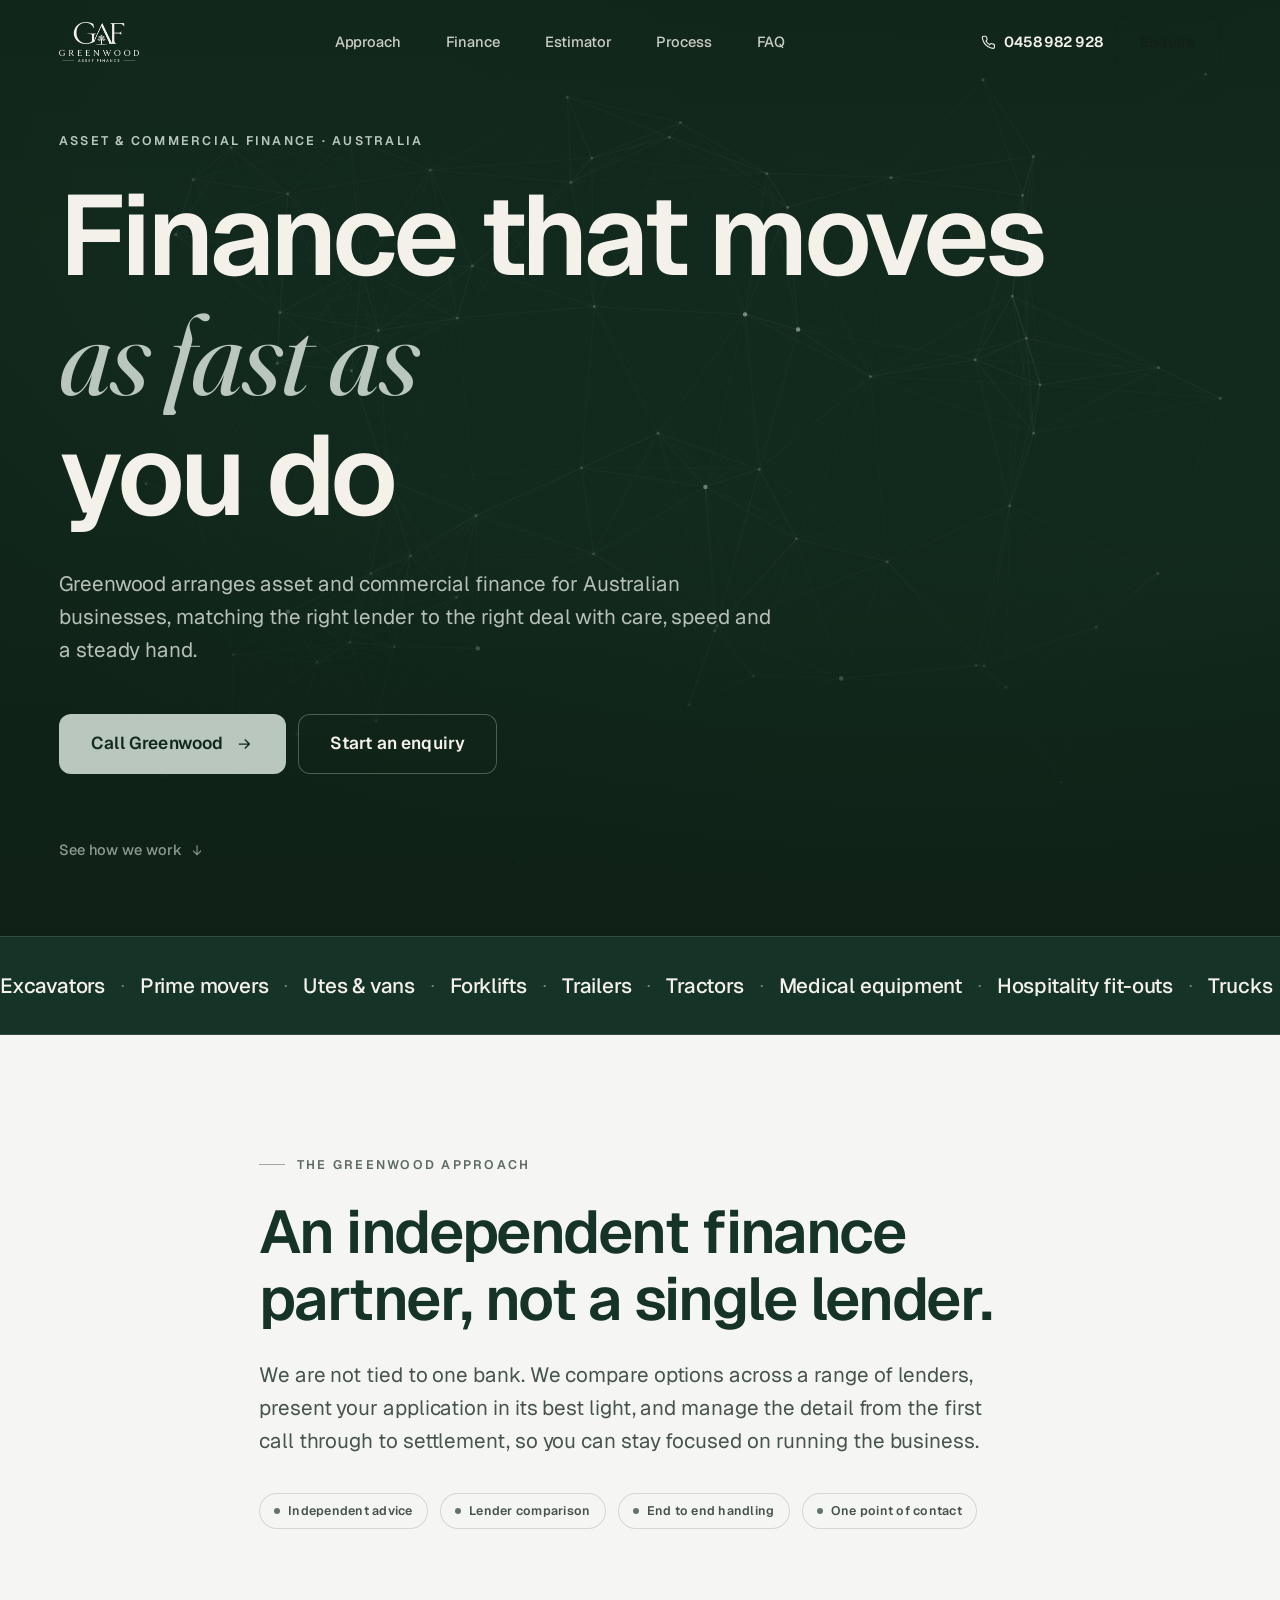
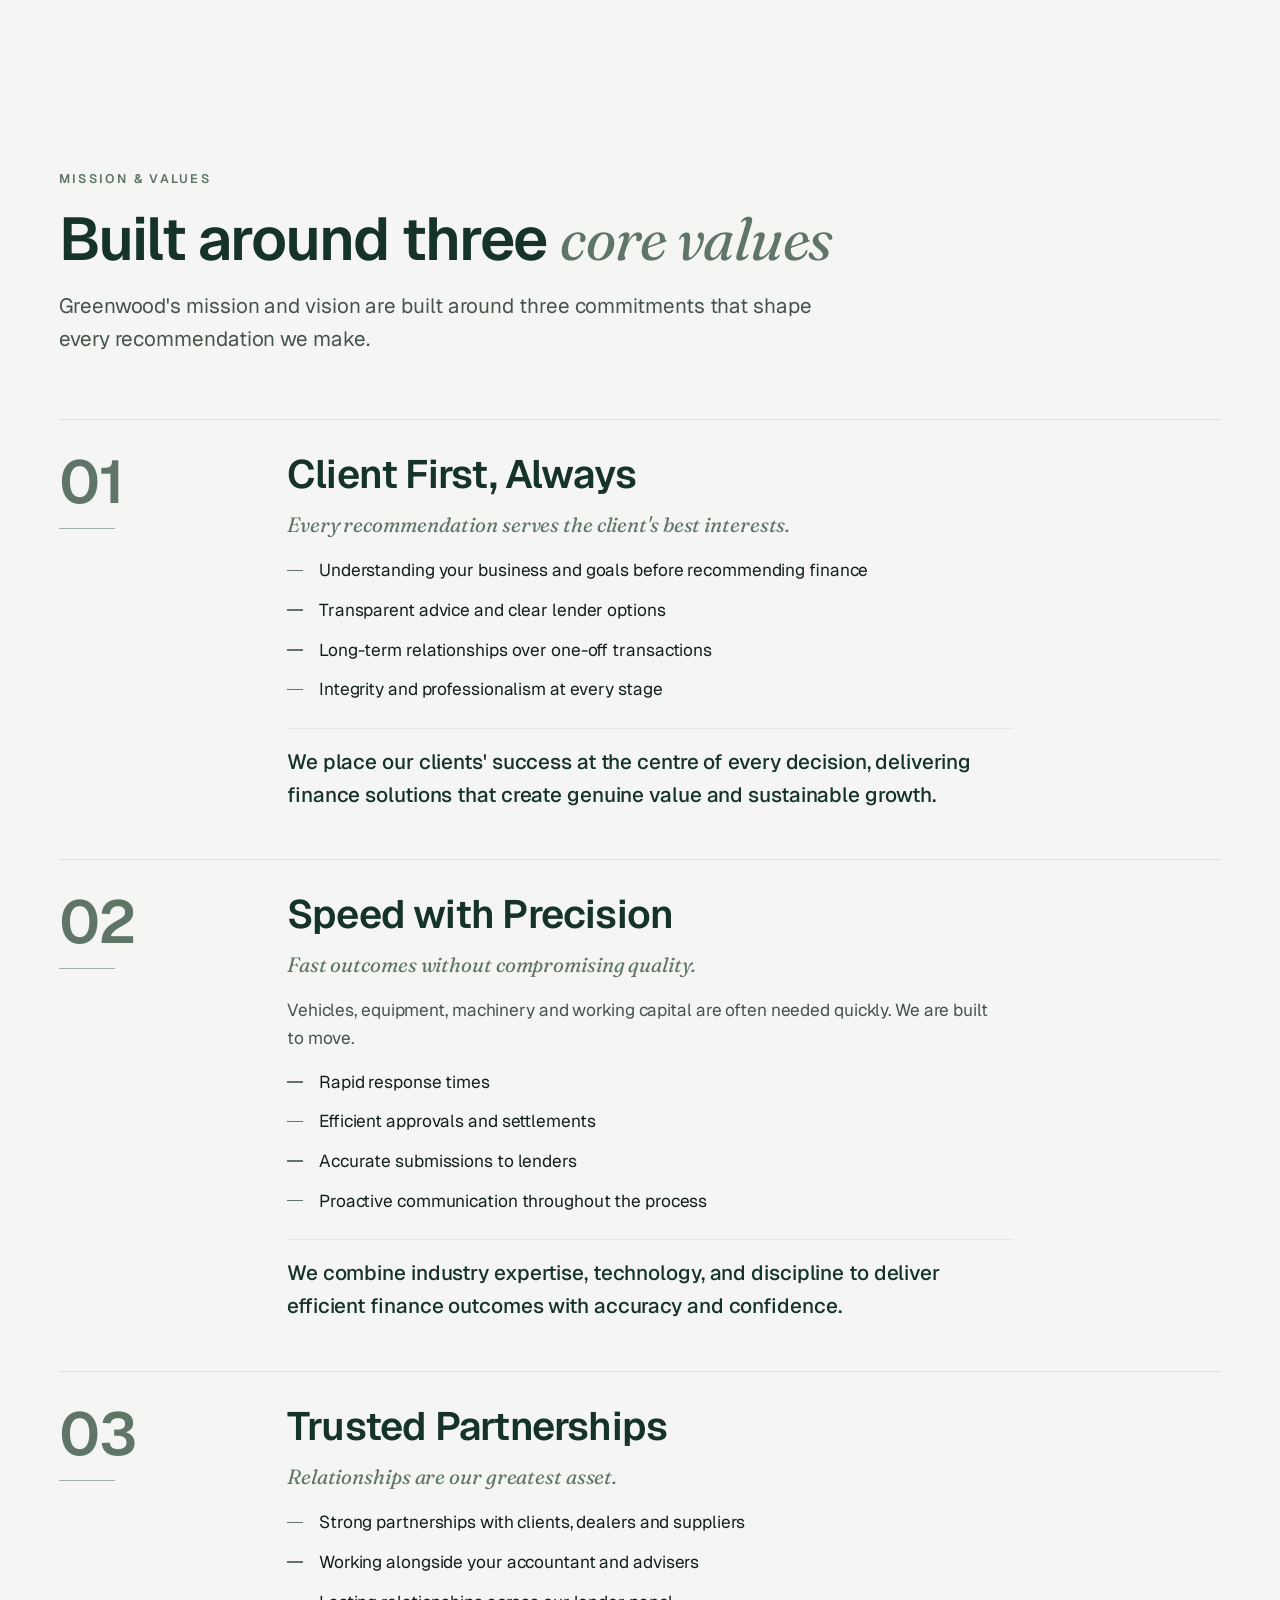
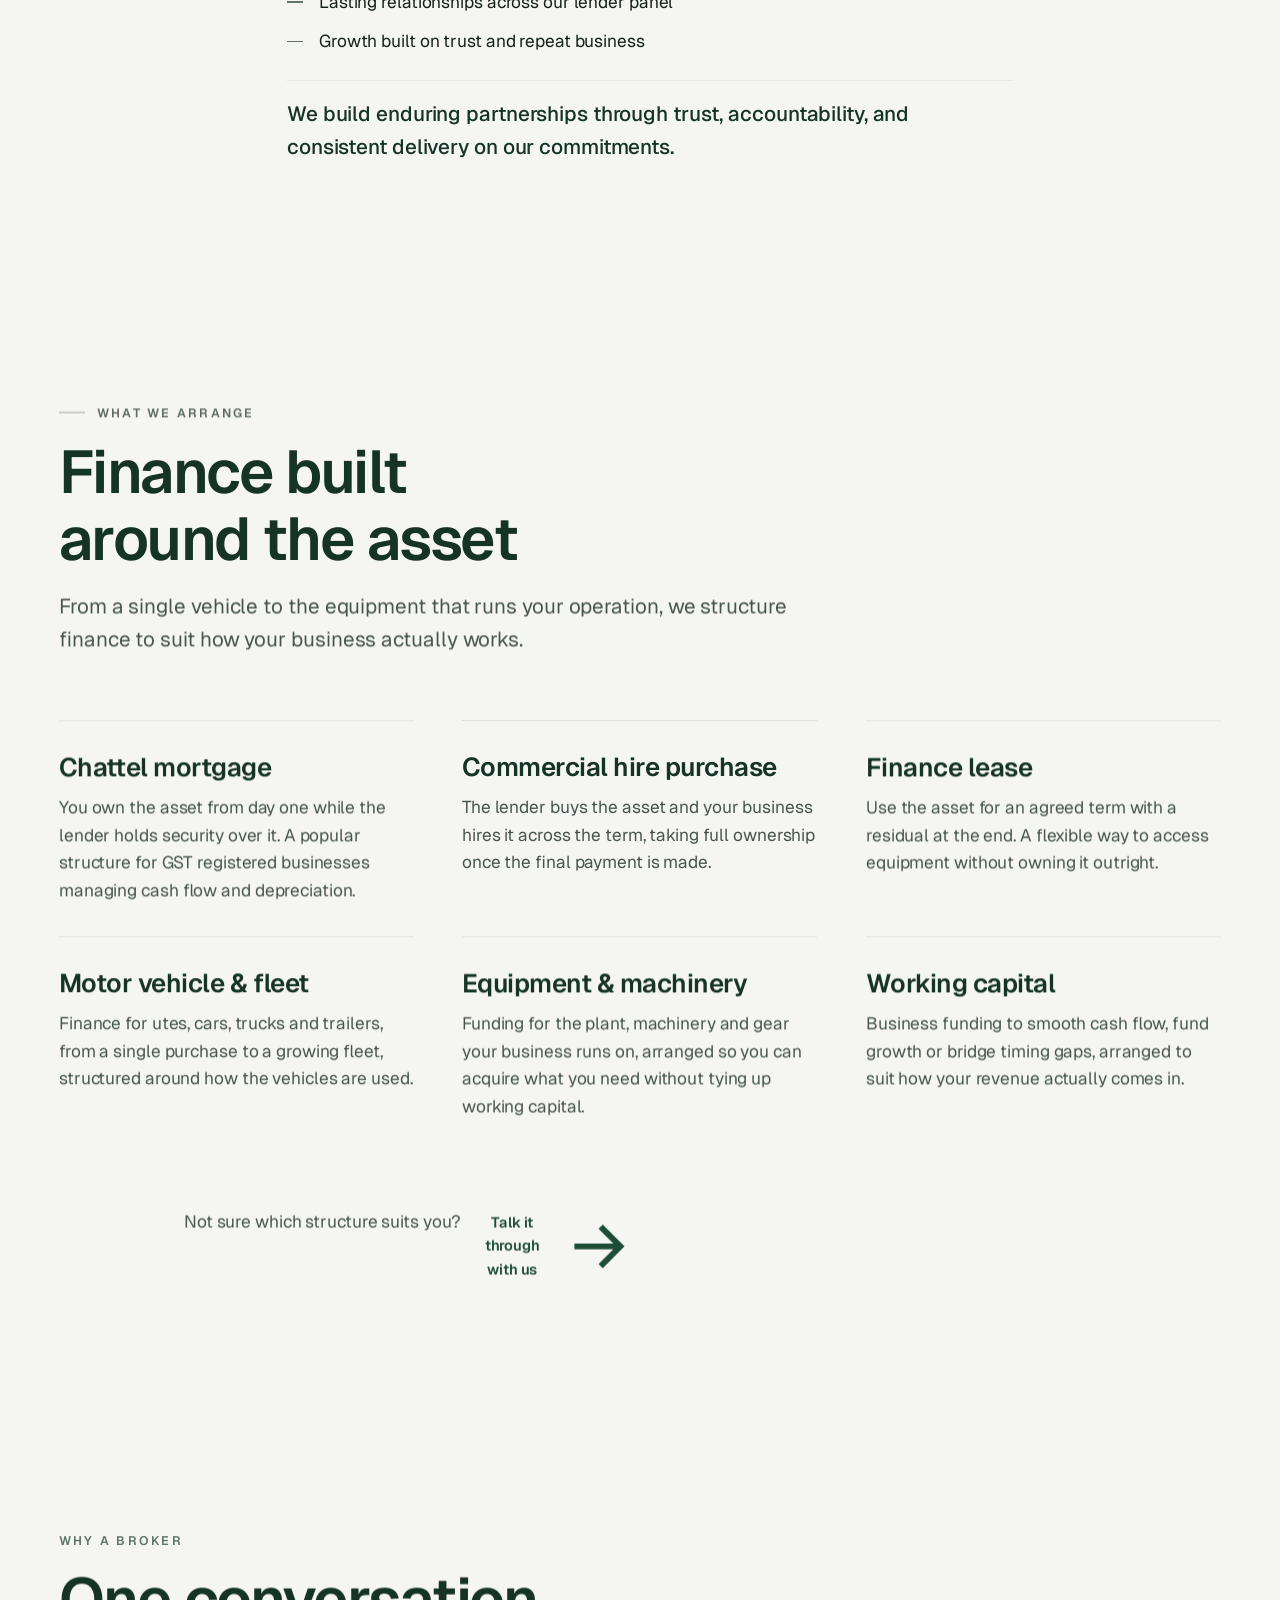
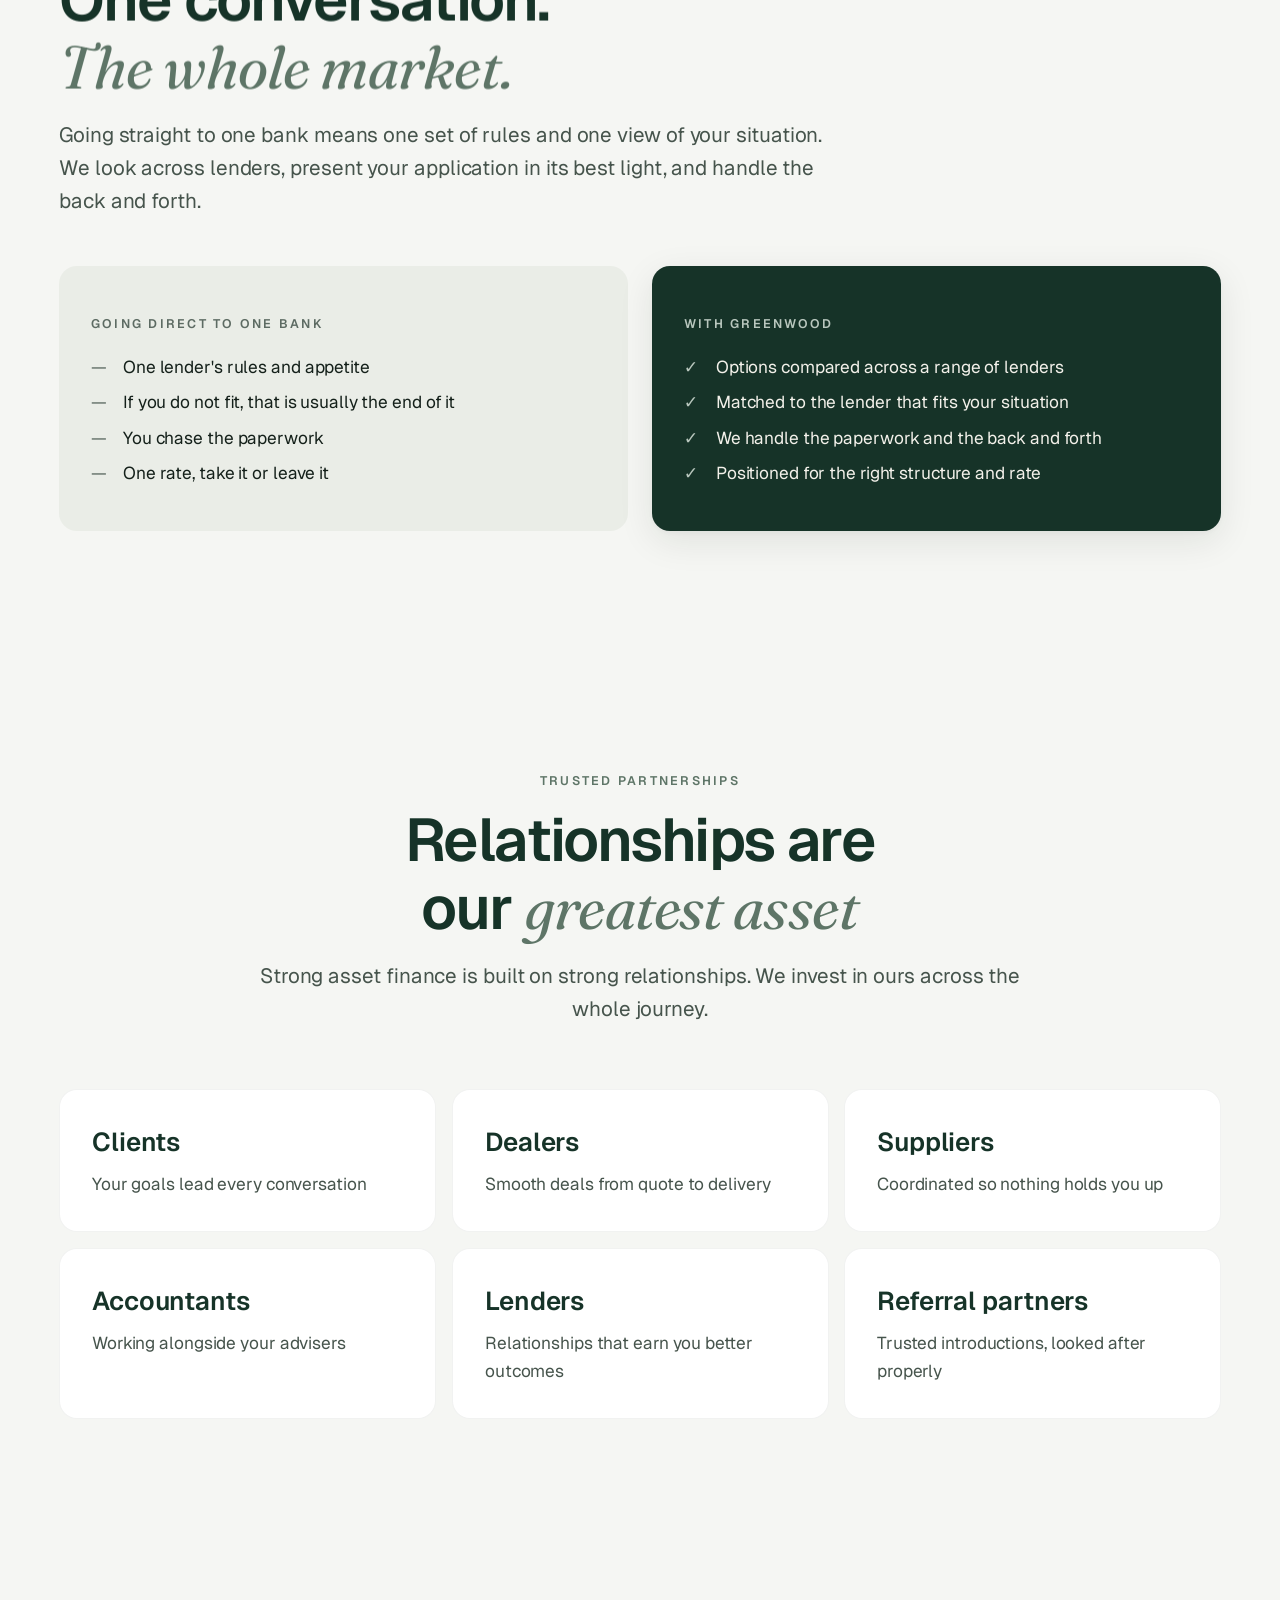
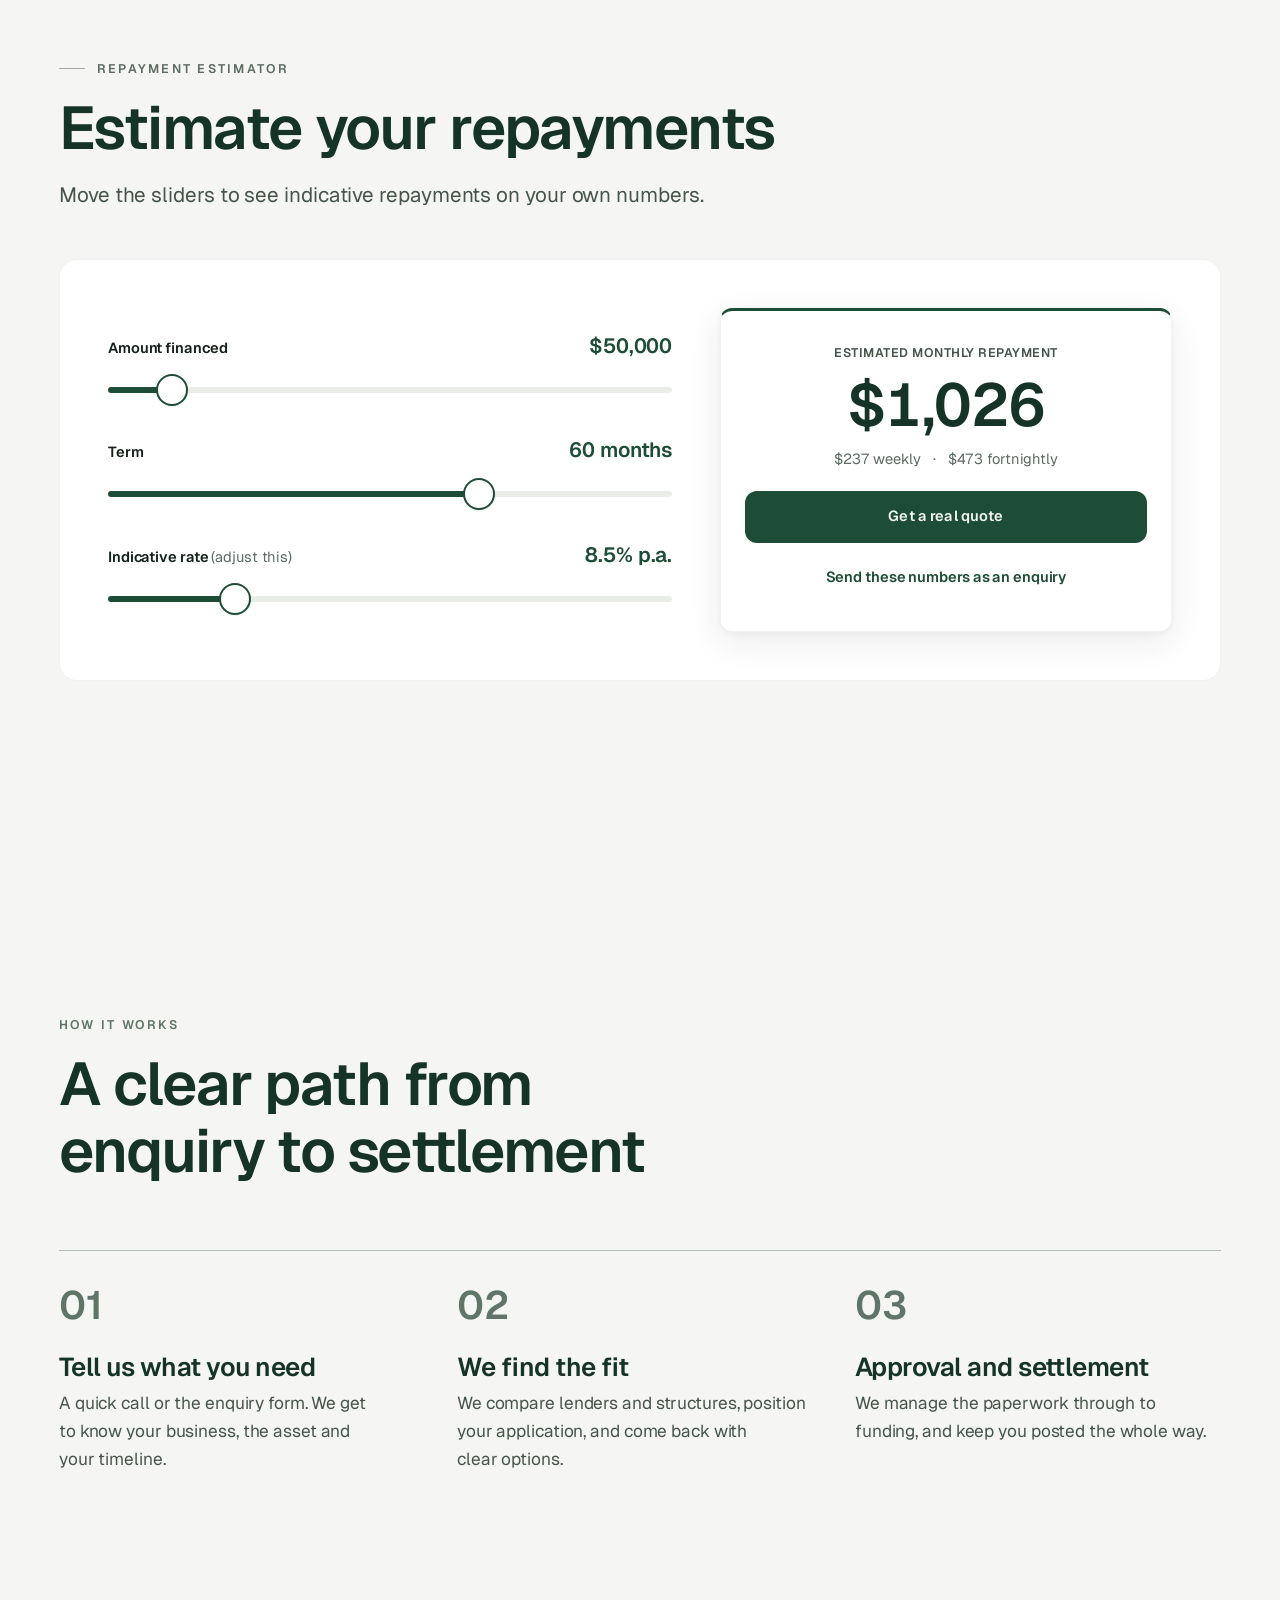
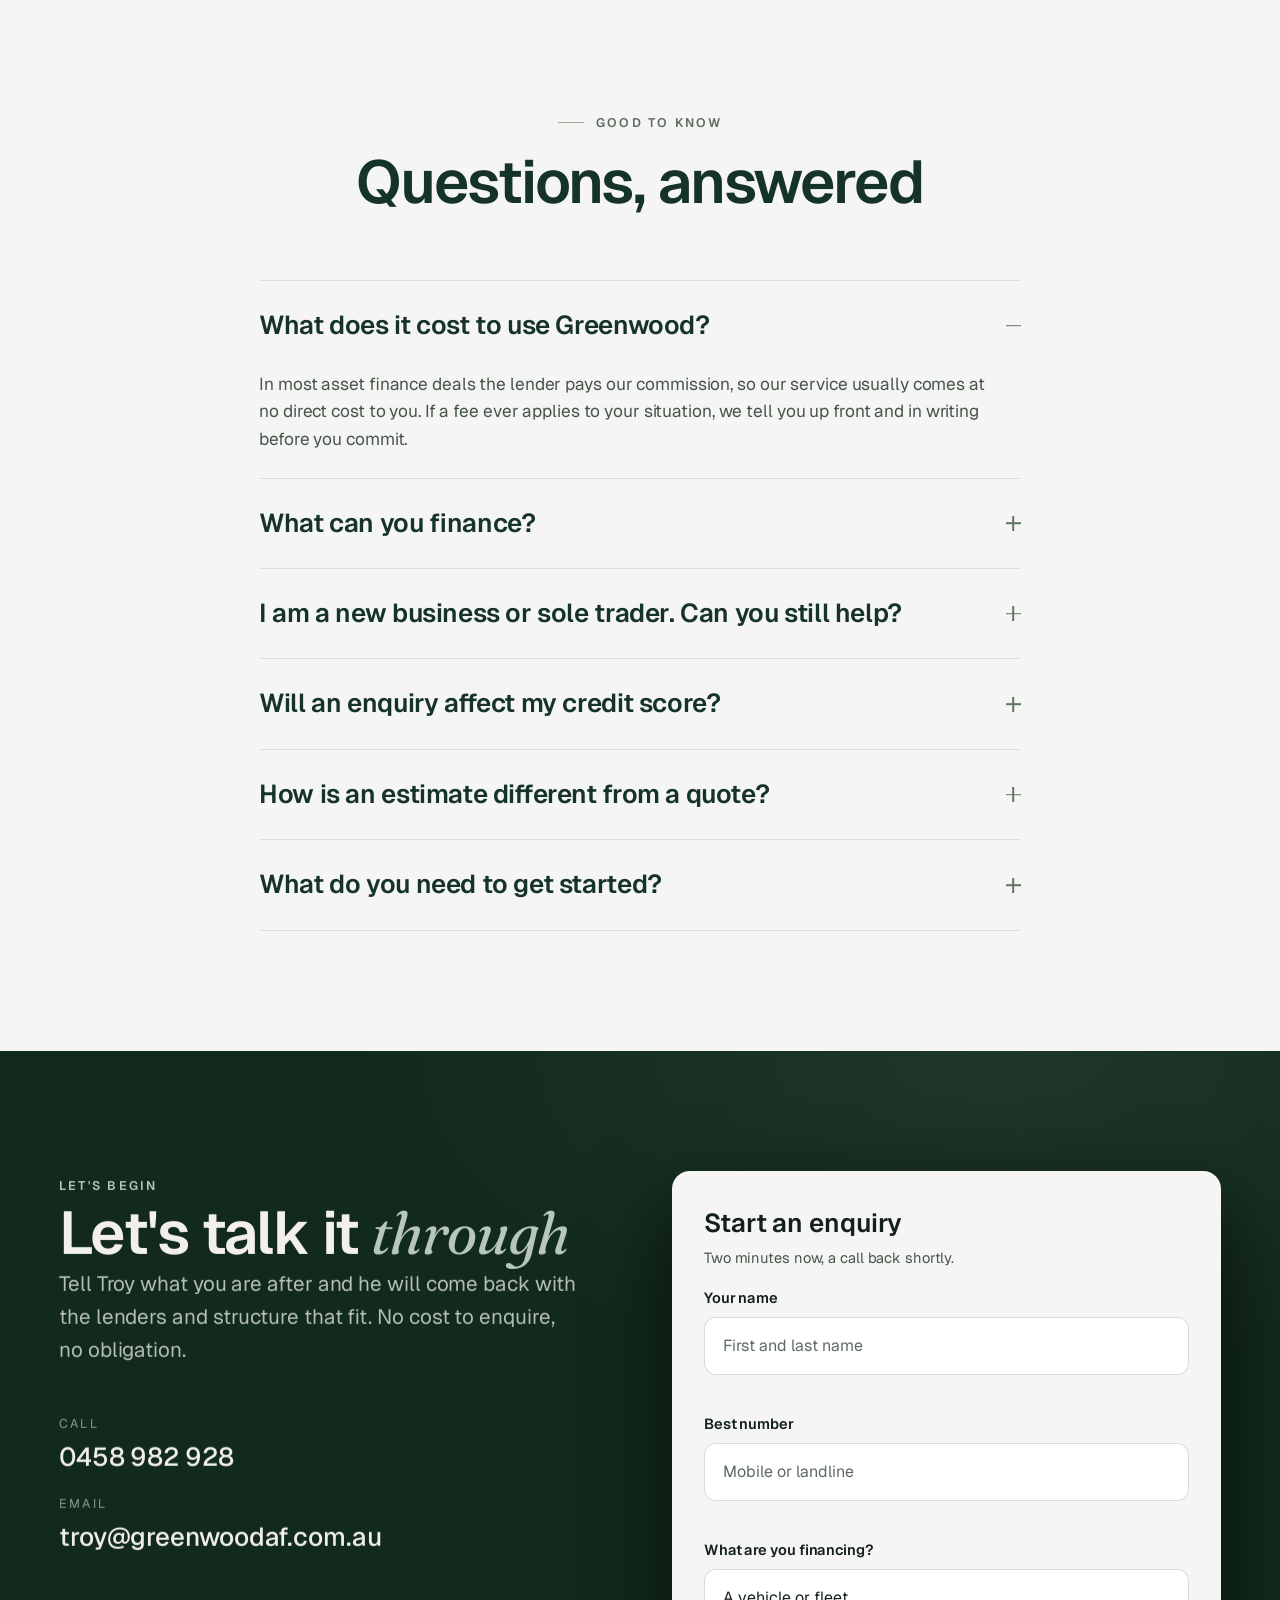
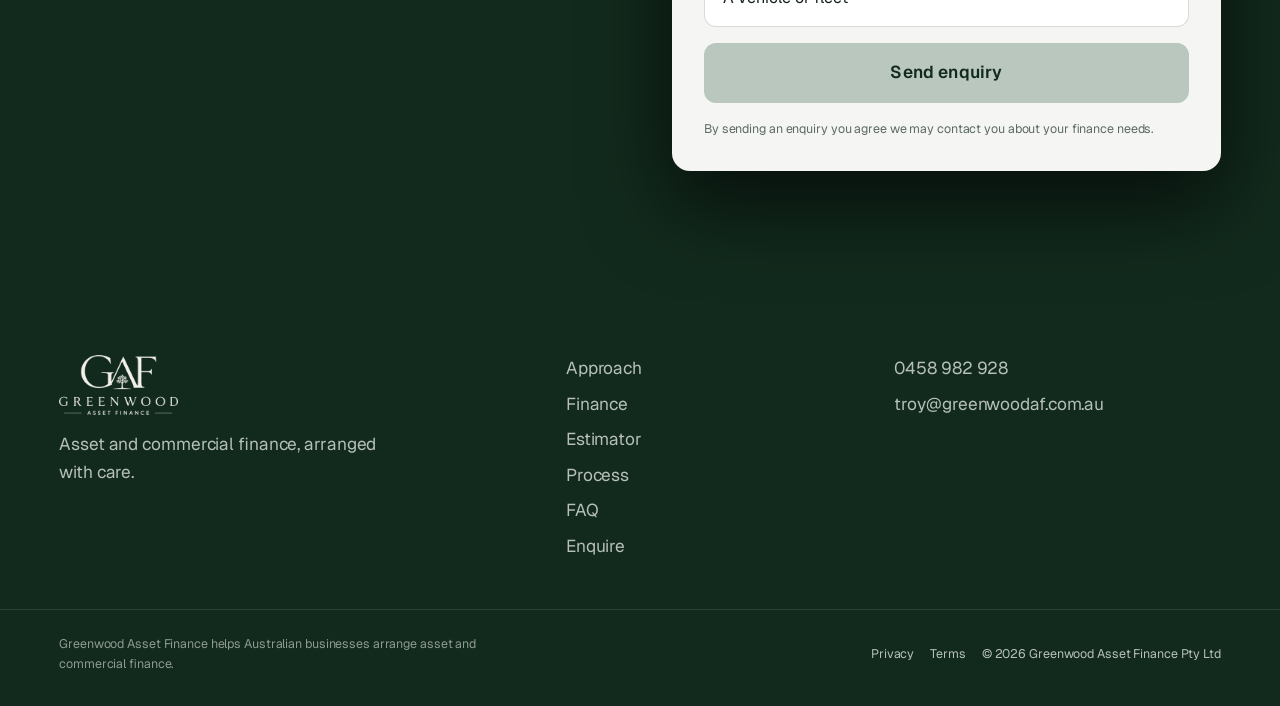
==== index.html @ 83cd5c8f "Initial build: Greenwood Asset Finance flagship one-page site Forest-green brand sampled from Troy's" ====
<!DOCTYPE html>
<html lang="en-AU">
<head>
  <meta charset="UTF-8">
  <meta name="viewport" content="width=device-width, initial-scale=1, viewport-fit=cover">

  <title>Greenwood Asset Finance | Asset &amp; Commercial Finance Brokers, Australia</title>
  <meta name="description" content="Greenwood Asset Finance arranges asset and commercial finance for Australian businesses. The right lender, the right structure, handled end to end. Talk to us.">
  <meta name="robots" content="index, follow">
  <meta name="theme-color" content="#122A1D">
  <link rel="canonical" href="https://greenwoodaf.com.au/">

  <!-- Open Graph -->
  <meta property="og:type" content="website">
  <meta property="og:site_name" content="Greenwood Asset Finance">
  <meta property="og:title" content="Greenwood Asset Finance | Asset &amp; Commercial Finance, Australia">
  <meta property="og:description" content="Independent asset and commercial finance, arranged with care. The right lender, the right structure, handled end to end.">
  <meta property="og:url" content="https://greenwoodaf.com.au/">
  <meta property="og:image" content="https://greenwoodaf.com.au/assets/og-image.jpg">
  <meta property="og:image:width" content="1200">
  <meta property="og:image:height" content="630">
  <meta property="og:locale" content="en_AU">

  <!-- Twitter -->
  <meta name="twitter:card" content="summary_large_image">
  <meta name="twitter:title" content="Greenwood Asset Finance">
  <meta name="twitter:description" content="Independent asset and commercial finance for Australian businesses.">
  <meta name="twitter:image" content="https://greenwoodaf.com.au/assets/og-image.jpg">

  <!-- Favicons -->
  <link rel="icon" type="image/png" sizes="32x32" href="assets/logo/favicon-32.png">
  <link rel="icon" type="image/png" sizes="192x192" href="assets/logo/favicon-192.png">
  <link rel="apple-touch-icon" href="assets/logo/apple-touch-icon.png">

  <!-- Fonts: Geist (UI/display) + Fraunces italic (accent) -->
  <link rel="preconnect" href="https://fonts.googleapis.com">
  <link rel="preconnect" href="https://fonts.gstatic.com" crossorigin>
  <link rel="preload" as="style" href="https://fonts.googleapis.com/css2?family=Geist:wght@400;500;600;700&family=Fraunces:ital,wght@1,400&display=swap">
  <link rel="stylesheet" href="https://fonts.googleapis.com/css2?family=Geist:wght@400;500;600;700&family=Fraunces:ital,wght@1,400&display=swap">

  <link rel="preload" as="image" href="assets/logo/logo-light-sm.png">
  <link rel="stylesheet" href="assets/css/main.css">

  <script>
    (function () {
      var d = document.documentElement;
      d.classList.add('js');
      window.__gwReveal = setTimeout(function () { d.classList.add('gw-failsafe'); }, 3500);
    })();
  </script>
  <noscript><style>[data-reveal]{opacity:1 !important;transform:none !important;}.hero__line-in{transform:none !important;}</style></noscript>

  <!-- Structured data (telephone added once Troy's number is live) -->
  <script type="application/ld+json">
  {
    "@context": "https://schema.org",
    "@type": "FinancialService",
    "name": "Greenwood Asset Finance",
    "legalName": "Greenwood Asset Finance Pty Ltd",
    "description": "Independent asset and commercial finance brokers arranging finance for Australian businesses, from vehicles and fleets to plant, machinery and equipment.",
    "url": "https://greenwoodaf.com.au/",
    "email": "troy@greenwoodaf.com.au",
    "telephone": "+61458982928",
    "logo": "https://greenwoodaf.com.au/assets/logo/favicon-192.png",
    "image": "https://greenwoodaf.com.au/assets/og-image.jpg",
    "areaServed": { "@type": "Country", "name": "Australia" },
    "currenciesAccepted": "AUD",
    "serviceType": [
      "Asset finance", "Equipment finance", "Commercial finance",
      "Motor vehicle finance", "Chattel mortgage", "Finance lease"
    ]
  }
  </script>
</head>

<body>
  <a class="skip-link" href="#main">Skip to content</a>

  <!-- ════════════════ NAV ════════════════ -->
  <header class="nav" data-nav>
    <div class="nav__inner">
      <a class="nav__brand" href="#top" aria-label="Greenwood Asset Finance home">
        <img class="nav__logo nav__logo--light" src="assets/logo/logo-light-sm.png" alt="Greenwood Asset Finance" width="80" height="40">
        <img class="nav__logo nav__logo--dark" src="assets/logo/logo-dark-sm.png" alt="Greenwood Asset Finance" width="80" height="40">
      </a>
      <nav class="nav__links" id="nav-links" aria-label="Primary">
        <a class="nav__link" href="#values">Approach</a>
        <a class="nav__link" href="#finance">Finance</a>
        <a class="nav__link" href="#estimator">Estimator</a>
        <a class="nav__link" href="#process">Process</a>
        <a class="nav__link" href="#faq">FAQ</a>
      </nav>
      <div class="nav__actions">
        <a class="nav__call js-call js-call--numbered" href="#enquire" hidden>
          <svg viewBox="0 0 24 24" fill="none" stroke="currentColor" stroke-width="1.8" aria-hidden="true"><path d="M22 16.92v3a2 2 0 0 1-2.18 2 19.79 19.79 0 0 1-8.63-3.07 19.5 19.5 0 0 1-6-6 19.79 19.79 0 0 1-3.07-8.67A2 2 0 0 1 4.11 2h3a2 2 0 0 1 2 1.72c.13.96.36 1.9.7 2.81a2 2 0 0 1-.45 2.11L8.09 9.91a16 16 0 0 0 6 6l1.27-1.27a2 2 0 0 1 2.11-.45c.91.34 1.85.57 2.81.7A2 2 0 0 1 22 16.92z"/></svg>
          <span class="js-phone-number nav__call-label">Call</span>
        </a>
        <a class="btn btn--ghost nav__cta" href="#enquire">Enquire</a>
        <button class="nav-toggle" type="button" aria-label="Open menu" aria-expanded="false" aria-controls="nav-links"><span></span></button>
      </div>
    </div>
  </header>

  <main id="main">

    <!-- ════════════════ HERO ════════════════ -->
    <section class="hero" id="top" data-theme="dark">
      <canvas class="hero__canvas" data-hero-canvas aria-hidden="true"></canvas>
      <div class="hero__wash" aria-hidden="true"></div>
      <div class="container hero__inner">
        <p class="eyebrow eyebrow--accent hero__eyebrow" data-reveal="fade-up">Asset &amp; commercial finance · Australia</p>
        <h1 class="hero__title">
          <span class="hero__line"><span class="hero__line-in">Finance that moves</span></span>
          <span class="hero__line"><span class="hero__line-in"><em class="accent-word">as fast as</em></span></span>
          <span class="hero__line"><span class="hero__line-in">you do</span></span>
        </h1>
        <p class="lead hero__sub" data-reveal="fade-up">Greenwood arranges asset and commercial finance for Australian businesses, matching the right lender to the right deal with care, speed and a steady hand.</p>
        <div class="hero__cta" data-reveal="fade-up">
          <a class="btn btn--primary btn--lg js-call" data-label-call="Call Greenwood" data-label-nophone="Start an enquiry" href="#enquire">
            <span class="js-call-text">Call Greenwood</span>
            <svg class="btn__icon" viewBox="0 0 24 24" fill="none" stroke="currentColor" stroke-width="1.8" aria-hidden="true"><path d="M5 12h14M13 6l6 6-6 6"/></svg>
          </a>
          <a class="btn btn--ghost btn--on-dark btn--lg" href="#enquire" data-secondary-enquire>Start an enquiry</a>
        </div>
        <a class="hero__scroll" href="#values" data-reveal="fade-up">
          <span>See how we work</span>
          <svg viewBox="0 0 24 24" fill="none" stroke="currentColor" stroke-width="1.6" aria-hidden="true"><path d="M12 5v14M6 13l6 6 6-6"/></svg>
        </a>
      </div>
    </section>

    <!-- ════════════════ ASSET MARQUEE ════════════════ -->
    <section class="marquee" aria-label="What we help finance">
      <div class="marquee__viewport">
        <div class="marquee__track">
          <span class="marquee__item">Excavators</span><span class="marquee__dot">·</span>
          <span class="marquee__item">Prime movers</span><span class="marquee__dot">·</span>
          <span class="marquee__item">Utes &amp; vans</span><span class="marquee__dot">·</span>
          <span class="marquee__item">Forklifts</span><span class="marquee__dot">·</span>
          <span class="marquee__item">Trailers</span><span class="marquee__dot">·</span>
          <span class="marquee__item">Tractors</span><span class="marquee__dot">·</span>
          <span class="marquee__item">Medical equipment</span><span class="marquee__dot">·</span>
          <span class="marquee__item">Hospitality fit-outs</span><span class="marquee__dot">·</span>
          <span class="marquee__item">Trucks</span><span class="marquee__dot">·</span>
          <span class="marquee__item">Trade tools</span><span class="marquee__dot">·</span>
          <span class="marquee__item">Excavators</span><span class="marquee__dot">·</span>
          <span class="marquee__item">Prime movers</span><span class="marquee__dot">·</span>
          <span class="marquee__item">Utes &amp; vans</span><span class="marquee__dot">·</span>
          <span class="marquee__item">Forklifts</span><span class="marquee__dot">·</span>
          <span class="marquee__item">Trailers</span><span class="marquee__dot">·</span>
          <span class="marquee__item">Tractors</span><span class="marquee__dot">·</span>
          <span class="marquee__item">Medical equipment</span><span class="marquee__dot">·</span>
          <span class="marquee__item">Hospitality fit-outs</span><span class="marquee__dot">·</span>
          <span class="marquee__item">Trucks</span><span class="marquee__dot">·</span>
          <span class="marquee__item">Trade tools</span><span class="marquee__dot">·</span>
        </div>
      </div>
    </section>

    <!-- ════════════════ POSITIONING ════════════════ -->
    <section class="section approach" id="approach">
      <div class="container container--narrow approach__inner">
        <p class="eyebrow eyebrow--line" data-reveal="fade-up">The Greenwood approach</p>
        <h2 class="approach__statement" data-reveal="fade-up">An independent finance partner, not a single lender.</h2>
        <p class="lead approach__support" data-reveal="fade-up">We are not tied to one bank. We compare options across a range of lenders, present your application in its best light, and manage the detail from the first call through to settlement, so you can stay focused on running the business.</p>
        <ul class="pill-row approach__pills" data-reveal="fade-up">
          <li class="pill">Independent advice</li>
          <li class="pill">Lender comparison</li>
          <li class="pill">End to end handling</li>
          <li class="pill">One point of contact</li>
        </ul>
      </div>
    </section>

    <!-- ════════════════ MISSION + VALUES ════════════════ -->
    <section class="section values" id="values">
      <div class="container">
        <div class="section__head">
          <p class="eyebrow eyebrow--accent" data-reveal="fade-up">Mission &amp; values</p>
          <h2 class="section__title" data-reveal="fade-up">Built around three <em class="accent-word">core values</em></h2>
          <p class="lead section__intro" data-reveal="fade-up">Greenwood's mission and vision are built around three commitments that shape every recommendation we make.</p>
        </div>

        <div class="values__list">
          <article class="value" data-reveal="fade-up">
            <div class="value__aside">
              <span class="value__n">01</span>
              <span class="hairline hairline--brass value__rule" data-rule></span>
            </div>
            <div class="value__main">
              <h3 class="value__title">Client First, Always</h3>
              <p class="value__meaning">Every recommendation serves the client's best interests.</p>
              <ul class="value__points">
                <li>Understanding your business and goals before recommending finance</li>
                <li>Transparent advice and clear lender options</li>
                <li>Long-term relationships over one-off transactions</li>
                <li>Integrity and professionalism at every stage</li>
              </ul>
              <p class="value__statement">We place our clients' success at the centre of every decision, delivering finance solutions that create genuine value and sustainable growth.</p>
            </div>
          </article>

          <article class="value" data-reveal="fade-up">
            <div class="value__aside">
              <span class="value__n">02</span>
              <span class="hairline hairline--brass value__rule" data-rule></span>
            </div>
            <div class="value__main">
              <h3 class="value__title">Speed with Precision</h3>
              <p class="value__meaning">Fast outcomes without compromising quality.</p>
              <p class="value__lead-line">Vehicles, equipment, machinery and working capital are often needed quickly. We are built to move.</p>
              <ul class="value__points">
                <li>Rapid response times</li>
                <li>Efficient approvals and settlements</li>
                <li>Accurate submissions to lenders</li>
                <li>Proactive communication throughout the process</li>
              </ul>
              <p class="value__statement">We combine industry expertise, technology, and discipline to deliver efficient finance outcomes with accuracy and confidence.</p>
            </div>
          </article>

          <article class="value" data-reveal="fade-up">
            <div class="value__aside">
              <span class="value__n">03</span>
              <span class="hairline hairline--brass value__rule" data-rule></span>
            </div>
            <div class="value__main">
              <h3 class="value__title">Trusted Partnerships</h3>
              <p class="value__meaning">Relationships are our greatest asset.</p>
              <ul class="value__points">
                <li>Strong partnerships with clients, dealers and suppliers</li>
                <li>Working alongside your accountant and advisers</li>
                <li>Lasting relationships across our lender panel</li>
                <li>Growth built on trust and repeat business</li>
              </ul>
              <p class="value__statement">We build enduring partnerships through trust, accountability, and consistent delivery on our commitments.</p>
            </div>
          </article>
        </div>
      </div>
    </section>

    <!-- ════════════════ SERVICES ════════════════ -->
    <section class="section services" id="finance">
      <div class="container">
        <div class="section__head">
          <p class="eyebrow eyebrow--line" data-reveal="fade-up">What we arrange</p>
          <h2 class="section__title" data-reveal="fade-up">Finance built around the asset</h2>
          <p class="lead section__intro" data-reveal="fade-up">From a single vehicle to the equipment that runs your operation, we structure finance to suit how your business actually works.</p>
        </div>
        <div class="services__grid">
          <article class="service" data-reveal="fade-up">
            <h3 class="service__title">Chattel mortgage</h3>
            <p class="service__desc">You own the asset from day one while the lender holds security over it. A popular structure for GST registered businesses managing cash flow and depreciation.</p>
          </article>
          <article class="service" data-reveal="fade-up">
            <h3 class="service__title">Commercial hire purchase</h3>
            <p class="service__desc">The lender buys the asset and your business hires it across the term, taking full ownership once the final payment is made.</p>
          </article>
          <article class="service" data-reveal="fade-up">
            <h3 class="service__title">Finance lease</h3>
            <p class="service__desc">Use the asset for an agreed term with a residual at the end. A flexible way to access equipment without owning it outright.</p>
          </article>
          <article class="service" data-reveal="fade-up">
            <h3 class="service__title">Motor vehicle &amp; fleet</h3>
            <p class="service__desc">Finance for utes, cars, trucks and trailers, from a single purchase to a growing fleet, structured around how the vehicles are used.</p>
          </article>
          <article class="service" data-reveal="fade-up">
            <h3 class="service__title">Equipment &amp; machinery</h3>
            <p class="service__desc">Funding for the plant, machinery and gear your business runs on, arranged so you can acquire what you need without tying up working capital.</p>
          </article>
          <article class="service" data-reveal="fade-up">
            <h3 class="service__title">Working capital</h3>
            <p class="service__desc">Business funding to smooth cash flow, fund growth or bridge timing gaps, arranged to suit how your revenue actually comes in.</p>
          </article>
        </div>
        <p class="services__foot" data-reveal="fade-up">Not sure which structure suits you? <a class="tlink" href="#enquire">Talk it through with us
          <svg viewBox="0 0 24 24" fill="none" stroke="currentColor" stroke-width="1.8" aria-hidden="true"><path d="M5 12h14M13 6l6 6-6 6"/></svg></a></p>
      </div>
    </section>

    <!-- ════════════════ WHY A BROKER + COMPARISON ════════════════ -->
    <section class="section why">
      <div class="container">
        <div class="why__head">
          <p class="eyebrow eyebrow--accent" data-reveal="fade-up">Why a broker</p>
          <h2 class="why__title" data-reveal="fade-up">One conversation. <em class="accent-word">The whole market.</em></h2>
          <p class="lead" data-reveal="fade-up">Going straight to one bank means one set of rules and one view of your situation. We look across lenders, present your application in its best light, and handle the back and forth.</p>
        </div>
        <div class="compare" data-reveal="fade-up">
          <div class="compare__col compare__col--muted">
            <p class="compare__label">Going direct to one bank</p>
            <ul class="compare__list compare__list--minus">
              <li>One lender's rules and appetite</li>
              <li>If you do not fit, that is usually the end of it</li>
              <li>You chase the paperwork</li>
              <li>One rate, take it or leave it</li>
            </ul>
          </div>
          <div class="compare__col compare__col--accent">
            <p class="compare__label">With Greenwood</p>
            <ul class="compare__list compare__list--plus">
              <li>Options compared across a range of lenders</li>
              <li>Matched to the lender that fits your situation</li>
              <li>We handle the paperwork and the back and forth</li>
              <li>Positioned for the right structure and rate</li>
            </ul>
          </div>
        </div>
      </div>
    </section>

    <!-- ════════════════ PARTNERSHIP ECOSYSTEM ════════════════ -->
    <section class="section partners">
      <div class="container">
        <div class="section__head section__head--center">
          <p class="eyebrow eyebrow--accent" data-reveal="fade-up">Trusted partnerships</p>
          <h2 class="section__title" data-reveal="fade-up">Relationships are our <em class="accent-word">greatest asset</em></h2>
          <p class="lead section__intro" data-reveal="fade-up">Strong asset finance is built on strong relationships. We invest in ours across the whole journey.</p>
        </div>
        <ul class="partners__grid">
          <li class="partner" data-reveal="fade-up"><span class="partner__name">Clients</span><span class="partner__desc">Your goals lead every conversation</span></li>
          <li class="partner" data-reveal="fade-up"><span class="partner__name">Dealers</span><span class="partner__desc">Smooth deals from quote to delivery</span></li>
          <li class="partner" data-reveal="fade-up"><span class="partner__name">Suppliers</span><span class="partner__desc">Coordinated so nothing holds you up</span></li>
          <li class="partner" data-reveal="fade-up"><span class="partner__name">Accountants</span><span class="partner__desc">Working alongside your advisers</span></li>
          <li class="partner" data-reveal="fade-up"><span class="partner__name">Lenders</span><span class="partner__desc">Relationships that earn you better outcomes</span></li>
          <li class="partner" data-reveal="fade-up"><span class="partner__name">Referral partners</span><span class="partner__desc">Trusted introductions, looked after properly</span></li>
        </ul>
      </div>
    </section>

    <!-- ════════════════ ESTIMATOR ════════════════ -->
    <section class="section estimator" id="estimator">
      <div class="container estimator__inner">
        <div class="estimator__head">
          <p class="eyebrow eyebrow--line" data-reveal="fade-up">Repayment estimator</p>
          <h2 class="section__title" data-reveal="fade-up">Estimate your repayments</h2>
          <p class="lead" data-reveal="fade-up">Move the sliders to see indicative repayments on your own numbers.</p>
        </div>

        <div class="estimator__card card" data-reveal="fade-up" data-estimator>
          <div class="estimator__controls">
            <div class="erow">
              <div class="erow__top">
                <label class="erow__label" for="est-amount">Amount financed</label>
                <output class="erow__value tnum" id="est-amount-out" for="est-amount">$50,000</output>
              </div>
              <input class="erange" type="range" id="est-amount" name="amount" min="5000" max="500000" step="1000" value="50000" aria-describedby="est-disclaimer">
            </div>
            <div class="erow">
              <div class="erow__top">
                <label class="erow__label" for="est-term">Term</label>
                <output class="erow__value tnum" id="est-term-out" for="est-term">60 months</output>
              </div>
              <input class="erange" type="range" id="est-term" name="term" min="12" max="84" step="12" value="60">
            </div>
            <div class="erow">
              <div class="erow__top">
                <label class="erow__label" for="est-rate">Indicative rate <span class="erow__hint">(adjust this)</span></label>
                <output class="erow__value tnum" id="est-rate-out" for="est-rate">8.5% p.a.</output>
              </div>
              <input class="erange" type="range" id="est-rate" name="rate" min="6" max="18" step="0.1" value="8.5">
            </div>
          </div>

          <div class="estimator__result">
            <p class="estimator__result-label">Estimated monthly repayment</p>
            <p class="estimator__amount tnum" id="est-monthly" aria-live="polite">$1,026</p>
            <p class="estimator__derived tnum">
              <span><span id="est-weekly">$237</span> weekly</span>
              <span aria-hidden="true">·</span>
              <span><span id="est-fortnightly">$474</span> fortnightly</span>
            </p>
            <div class="estimator__actions">
              <a class="btn btn--primary btn--block js-call" data-label-call="Get a real quote" data-label-nophone="Get a real quote" href="#enquire"><span class="js-call-text">Get a real quote</span></a>
              <a class="tlink estimator__send" href="#enquire" data-estimator-send>Send these numbers as an enquiry</a>
            </div>
          </div>
        </div>
        <p class="estimator__disclaimer" id="est-disclaimer" data-reveal="fade-up">Indicative only and not a quote. This is a simple calculation on the figures you choose and excludes fees, charges and the actual rate a lender offers, which depends on your circumstances and the asset. Talk to us for a real quote.</p>
      </div>
    </section>

    <!-- ════════════════ PROCESS ════════════════ -->
    <section class="section process" id="process">
      <div class="container">
        <div class="section__head">
          <p class="eyebrow eyebrow--accent" data-reveal="fade-up">How it works</p>
          <h2 class="section__title" data-reveal="fade-up">A clear path from enquiry to settlement</h2>
        </div>
        <ol class="process__steps">
          <span class="process__line" data-line aria-hidden="true"></span>
          <li class="process__step" data-reveal="fade-up">
            <span class="process__n">01</span>
            <h3 class="process__title">Tell us what you need</h3>
            <p class="process__desc">A quick call or the enquiry form. We get to know your business, the asset and your timeline.</p>
          </li>
          <li class="process__step" data-reveal="fade-up">
            <span class="process__n">02</span>
            <h3 class="process__title">We find the fit</h3>
            <p class="process__desc">We compare lenders and structures, position your application, and come back with clear options.</p>
          </li>
          <li class="process__step" data-reveal="fade-up">
            <span class="process__n">03</span>
            <h3 class="process__title">Approval and settlement</h3>
            <p class="process__desc">We manage the paperwork through to funding, and keep you posted the whole way.</p>
          </li>
        </ol>
      </div>
    </section>

    <!-- ════════════════ FAQ ════════════════ -->
    <section class="section faq" id="faq">
      <div class="container container--narrow">
        <div class="section__head section__head--center">
          <p class="eyebrow eyebrow--line" data-reveal="fade-up">Good to know</p>
          <h2 class="section__title" data-reveal="fade-up">Questions, answered</h2>
        </div>
        <div class="faq__list" data-faq>
          <details class="faq__item" open>
            <summary class="faq__q">What does it cost to use Greenwood?<span class="faq__chev" aria-hidden="true"></span></summary>
            <div class="faq__a"><p>In most asset finance deals the lender pays our commission, so our service usually comes at no direct cost to you. If a fee ever applies to your situation, we tell you up front and in writing before you commit.</p></div>
          </details>
          <details class="faq__item">
            <summary class="faq__q">What can you finance?<span class="faq__chev" aria-hidden="true"></span></summary>
            <div class="faq__a"><p>Vehicles, trucks and trailers, plant and machinery, and a wide range of business equipment. If it helps your business earn, talk to us and we will tell you honestly whether we can help.</p></div>
          </details>
          <details class="faq__item">
            <summary class="faq__q">I am a new business or sole trader. Can you still help?<span class="faq__chev" aria-hidden="true"></span></summary>
            <div class="faq__a"><p>Often, yes. Different lenders have different appetites, and part of our job is knowing which ones suit newer ABNs and self employed applicants. Get in touch and we will talk it through.</p></div>
          </details>
          <details class="faq__item">
            <summary class="faq__q">Will an enquiry affect my credit score?<span class="faq__chev" aria-hidden="true"></span></summary>
            <div class="faq__a"><p>Making an enquiry with us does not affect your credit. We only move to a formal lender application, which can involve a credit check, once you understand your options and give us the go ahead.</p></div>
          </details>
          <details class="faq__item">
            <summary class="faq__q">How is an estimate different from a quote?<span class="faq__chev" aria-hidden="true"></span></summary>
            <div class="faq__a"><p>The estimator on this page is a simple calculation on numbers you choose. A real quote reflects an actual lender, your circumstances and the asset, including fees and the rate on offer. We will get you a real quote when you are ready.</p></div>
          </details>
          <details class="faq__item">
            <summary class="faq__q">What do you need to get started?<span class="faq__chev" aria-hidden="true"></span></summary>
            <div class="faq__a"><p>To begin, just your name, the best number to reach you, and a rough idea of what you are financing. We will guide you through anything else from there.</p></div>
          </details>
        </div>
      </div>
    </section>

    <!-- ════════════════ ENQUIRE + CTA ════════════════ -->
    <section class="section cta" id="enquire" data-theme="dark">
      <div class="container cta__grid">
        <div class="cta__lead">
          <p class="eyebrow eyebrow--accent" data-reveal="fade-up">Let's begin</p>
          <h2 class="cta__title" data-reveal="fade-up">Let's talk it <em class="accent-word">through</em></h2>
          <p class="lead cta__sub" data-reveal="fade-up">Tell Troy what you are after and he will come back with the lenders and structure that fit. No cost to enquire, no obligation.</p>
          <div class="cta__contact" data-reveal="fade-up">
            <a class="cta__phone js-call js-call--numbered" href="#enquire" hidden>
              <span class="cta__contact-label">Call</span>
              <span class="cta__contact-value js-phone-number">Call</span>
            </a>
            <a class="cta__email" href="mailto:troy@greenwoodaf.com.au">
              <span class="cta__contact-label">Email</span>
              <span class="cta__contact-value">troy@greenwoodaf.com.au</span>
            </a>
          </div>
        </div>

        <form class="cta__form" data-form novalidate aria-label="Enquiry form">
          <p class="cta__form-head">Start an enquiry <span>Two minutes now, a call back shortly.</span></p>
          <div class="field">
            <label class="field__label" for="f-name">Your name</label>
            <input class="field__control" type="text" id="f-name" name="name" autocomplete="name" placeholder="First and last name" required minlength="2">
            <span class="field__error" data-error-for="name" role="alert" aria-live="polite"></span>
          </div>
          <div class="field">
            <label class="field__label" for="f-phone">Best number</label>
            <input class="field__control" type="tel" id="f-phone" name="phone" autocomplete="tel" inputmode="tel" placeholder="Mobile or landline" required>
            <span class="field__error" data-error-for="phone" role="alert" aria-live="polite"></span>
          </div>
          <div class="field">
            <label class="field__label" for="f-what">What are you financing?</label>
            <select class="field__control" id="f-what" name="what" data-what>
              <option value="A vehicle or fleet">A vehicle or fleet</option>
              <option value="Equipment or machinery">Equipment or machinery</option>
              <option value="Multiple assets">Multiple assets</option>
              <option value="Working capital">Working capital</option>
              <option value="Something else">Something else</option>
              <option value="Not sure yet">Not sure yet</option>
            </select>
          </div>
          <input class="hp" type="text" name="website" tabindex="-1" autocomplete="off" aria-hidden="true">
          <button class="btn btn--primary btn--block btn--lg" type="submit" data-submit>Send enquiry</button>
          <p class="cta__form-note">By sending an enquiry you agree we may contact you about your finance needs.</p>
          <div class="cta__form-status" data-form-status role="status" aria-live="polite" hidden></div>
        </form>
      </div>
    </section>

  </main>

  <!-- ════════════════ FOOTER ════════════════ -->
  <footer class="footer" data-theme="dark">
    <div class="container footer__inner">
      <div class="footer__brand">
        <img class="footer__logo" src="assets/logo/logo-light-sm.png" alt="Greenwood Asset Finance" width="128" height="64">
        <p class="footer__tagline">Asset and commercial finance, arranged with care.</p>
      </div>
      <nav class="footer__nav" aria-label="Footer">
        <a href="#values">Approach</a>
        <a href="#finance">Finance</a>
        <a href="#estimator">Estimator</a>
        <a href="#process">Process</a>
        <a href="#faq">FAQ</a>
        <a href="#enquire">Enquire</a>
      </nav>
      <div class="footer__contact">
        <a class="js-call js-call--numbered" href="#enquire" hidden><span class="js-phone-number">Call</span></a>
        <a href="mailto:troy@greenwoodaf.com.au">troy@greenwoodaf.com.au</a>
      </div>
    </div>
    <div class="container footer__base">
      <p class="footer__note">Greenwood Asset Finance helps Australian businesses arrange asset and commercial finance.</p>
      <p class="footer__legal" data-legal hidden></p>
      <div class="footer__meta">
        <a href="privacy.html">Privacy</a>
        <a href="terms.html">Terms</a>
        <span data-copyright>&copy; Greenwood Asset Finance Pty Ltd</span>
      </div>
    </div>
  </footer>

  <a class="mobile-call-bar js-call js-call-bar" href="#enquire" hidden>
    <svg viewBox="0 0 24 24" fill="none" stroke="currentColor" stroke-width="1.8" aria-hidden="true"><path d="M22 16.92v3a2 2 0 0 1-2.18 2 19.79 19.79 0 0 1-8.63-3.07 19.5 19.5 0 0 1-6-6 19.79 19.79 0 0 1-3.07-8.67A2 2 0 0 1 4.11 2h3a2 2 0 0 1 2 1.72c.13.96.36 1.9.7 2.81a2 2 0 0 1-.45 2.11L8.09 9.91a16 16 0 0 0 6 6l1.27-1.27a2 2 0 0 1 2.11-.45c.91.34 1.85.57 2.81.7A2 2 0 0 1 22 16.92z"/></svg>
    <span><span class="js-phone-number">Call</span></span>
  </a>

  <script src="vendor/gsap.min.js" defer></script>
  <script src="vendor/ScrollTrigger.min.js" defer></script>
  <script src="vendor/lenis.min.js" defer></script>
  <script src="content.js" defer></script>
  <script src="script.js" defer></script>
</body>
</html>
---- assets/css/main.css ----
/* ============================================================
   GREENWOOD ASSET FINANCE — main stylesheet
   Import order matters: tokens → reset → typography →
   components → sections.
   ============================================================ */
@import "tokens.css";
@import "reset.css";
@import "typography.css";
@import "components.css";
@import "sections.css";
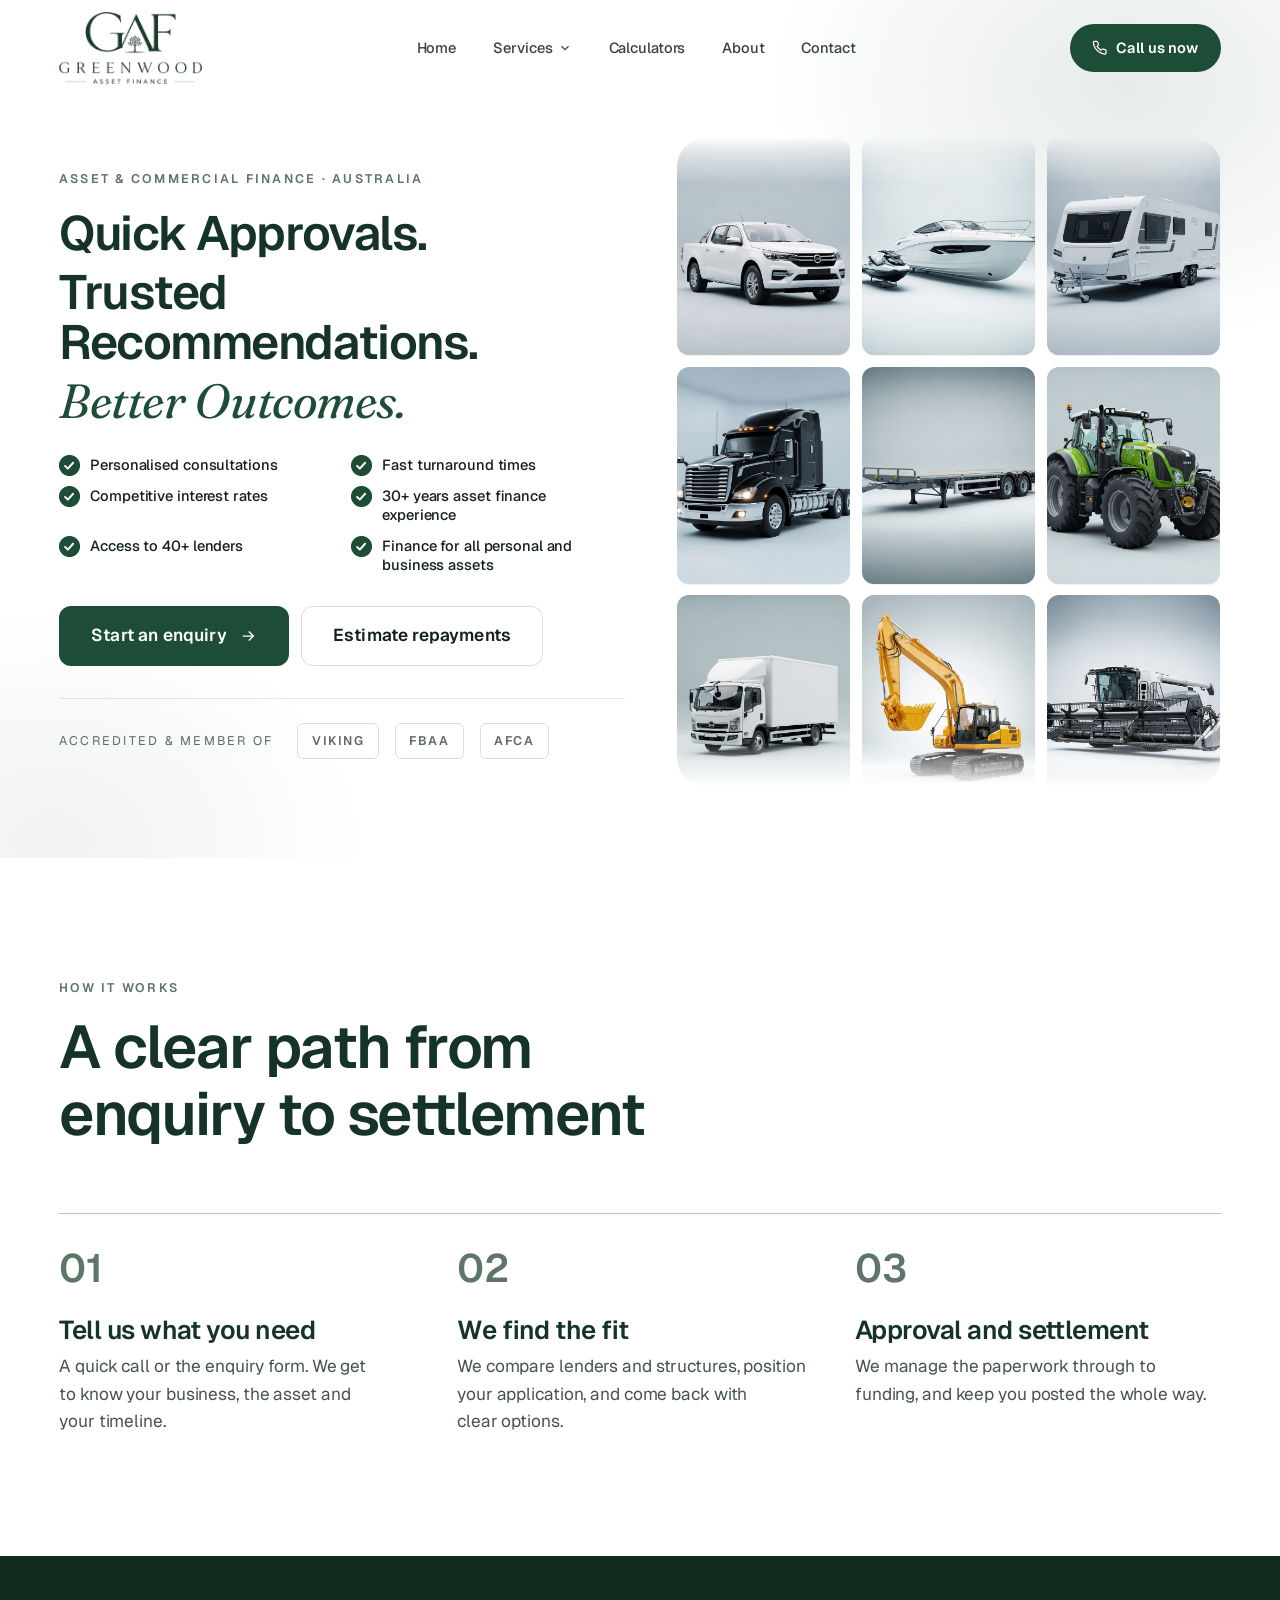
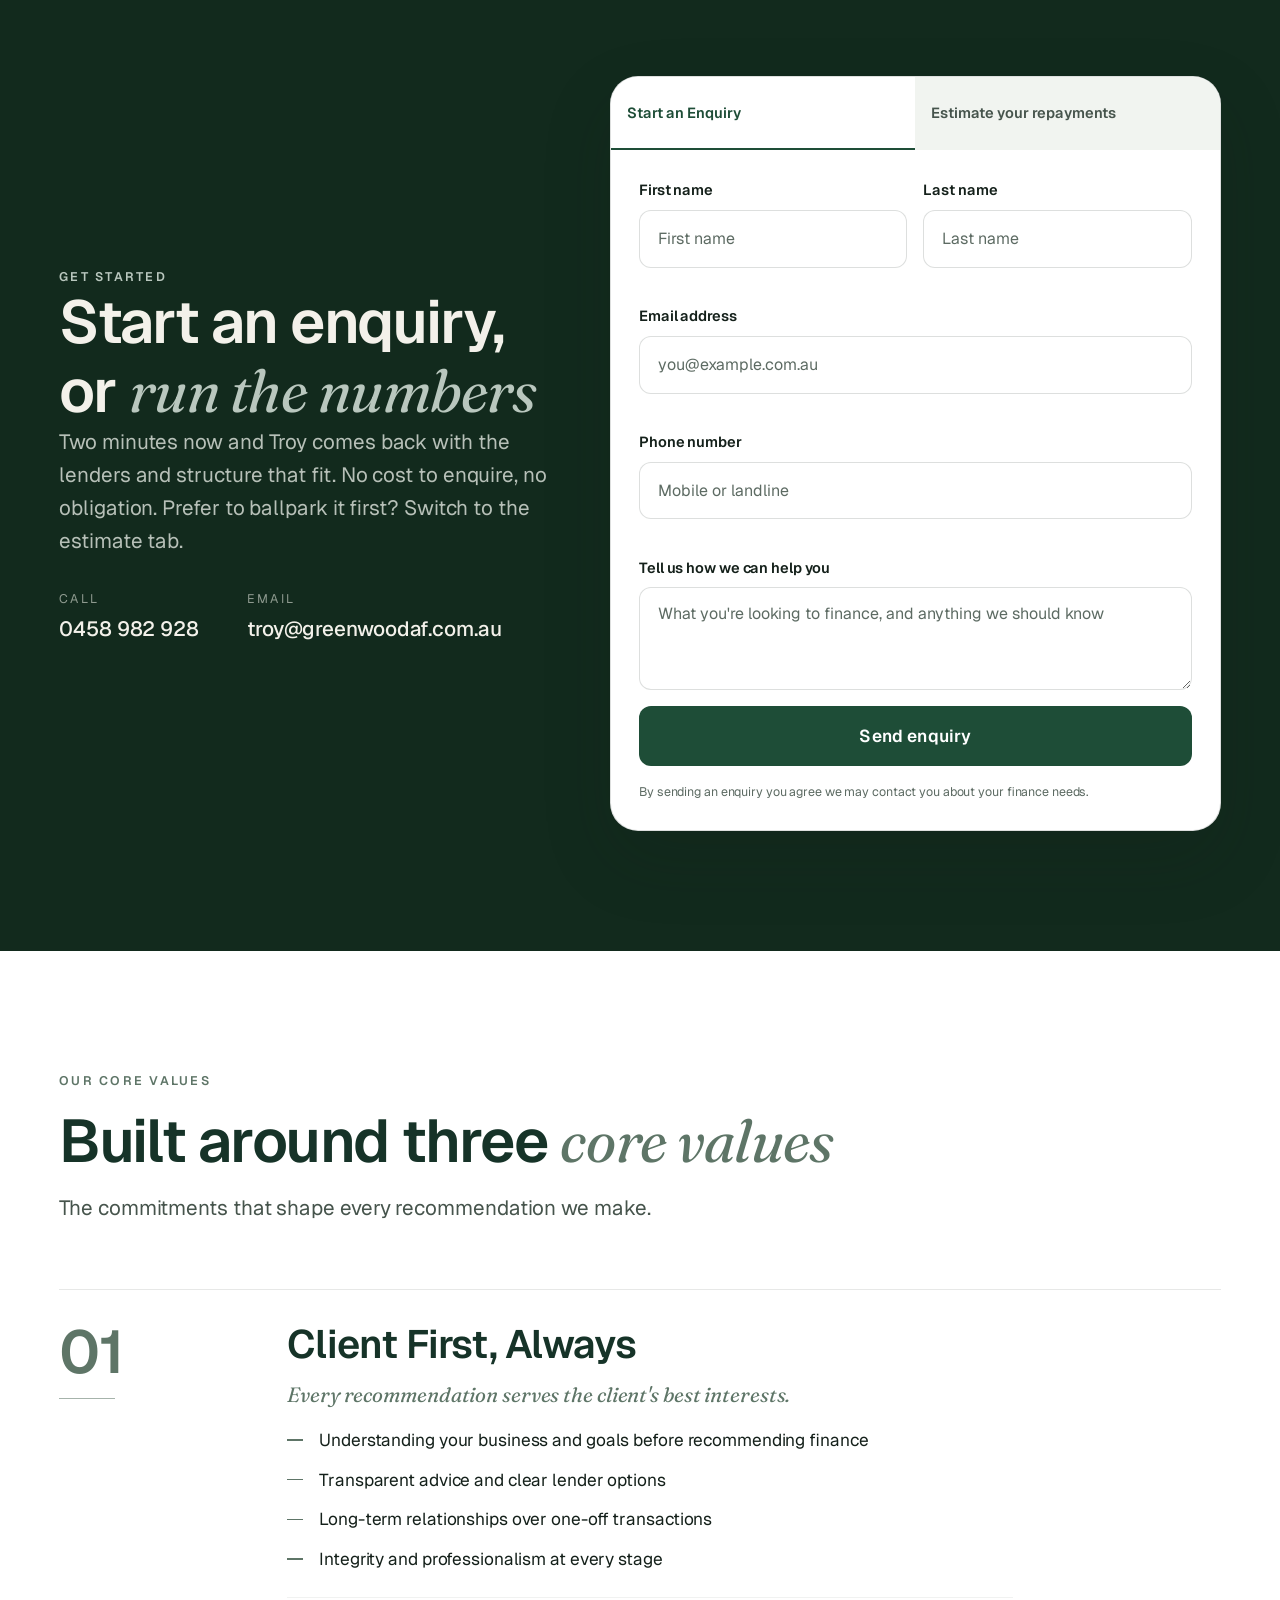
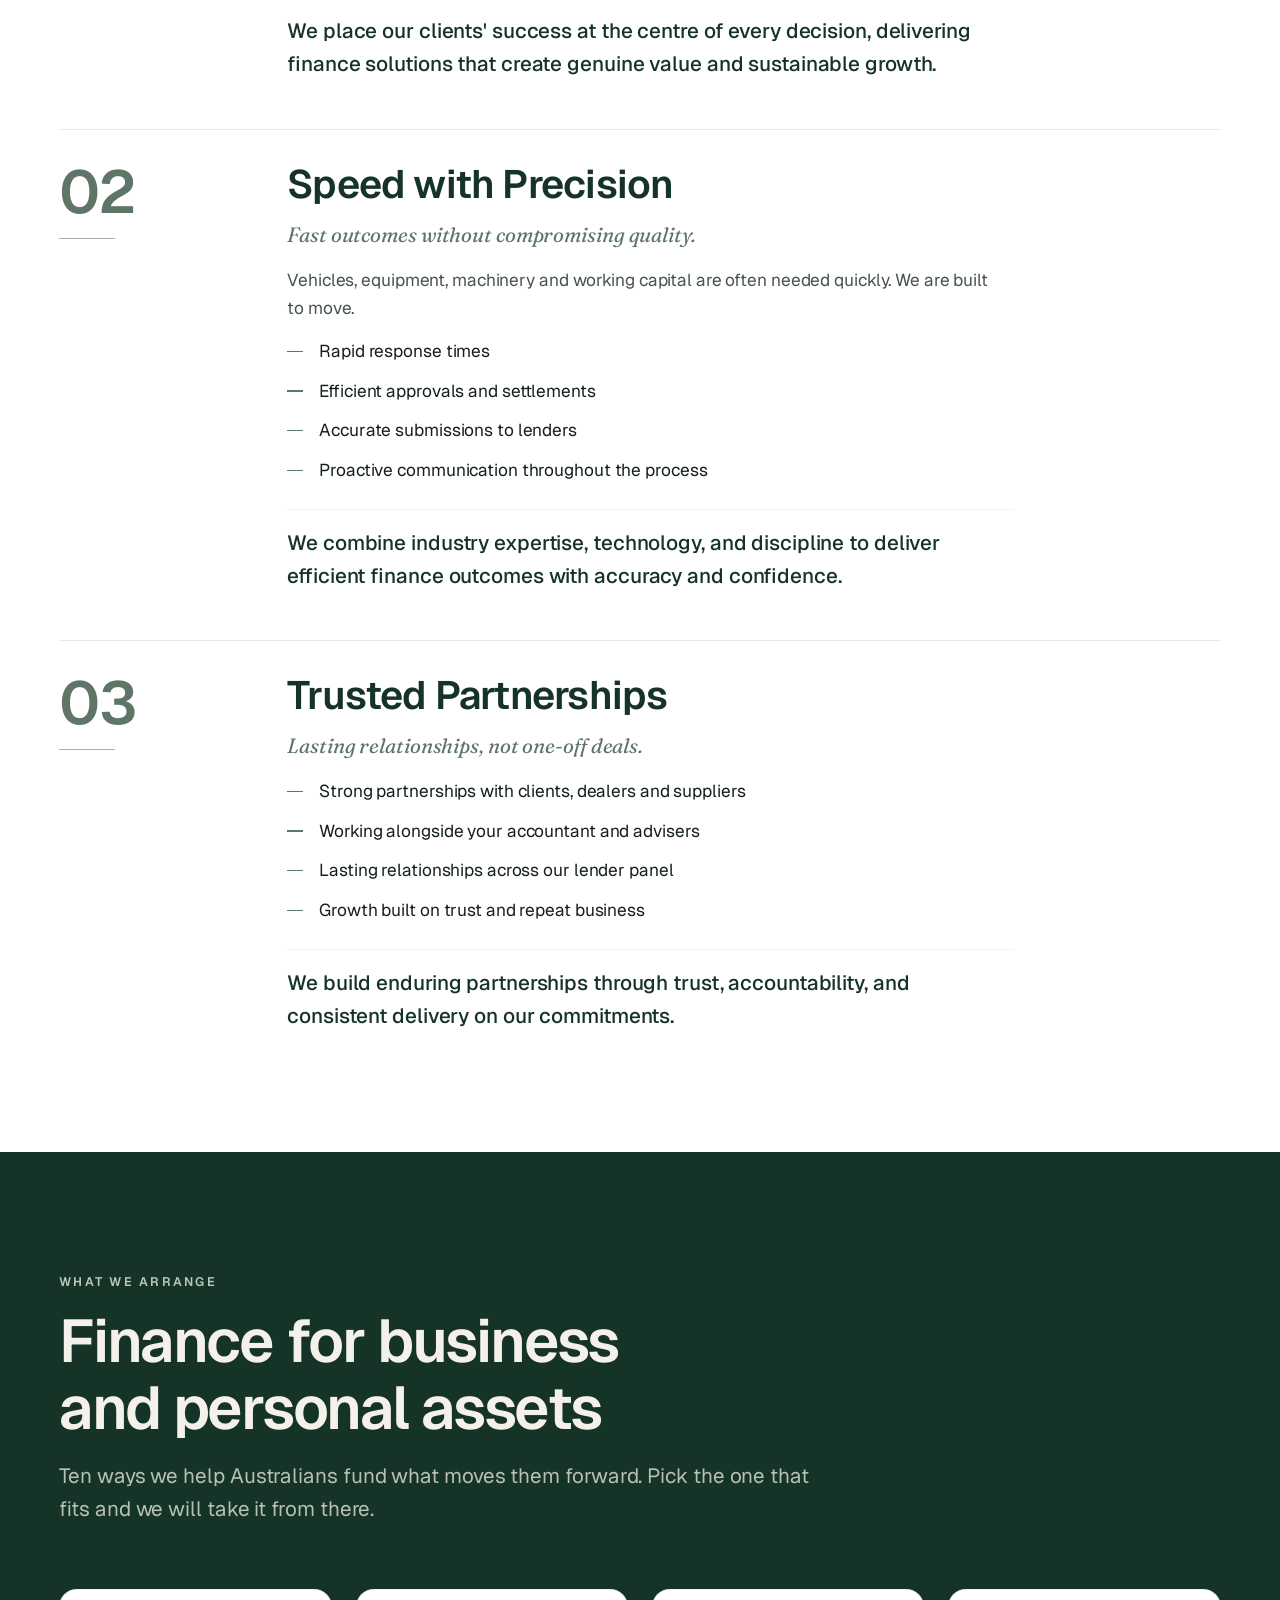
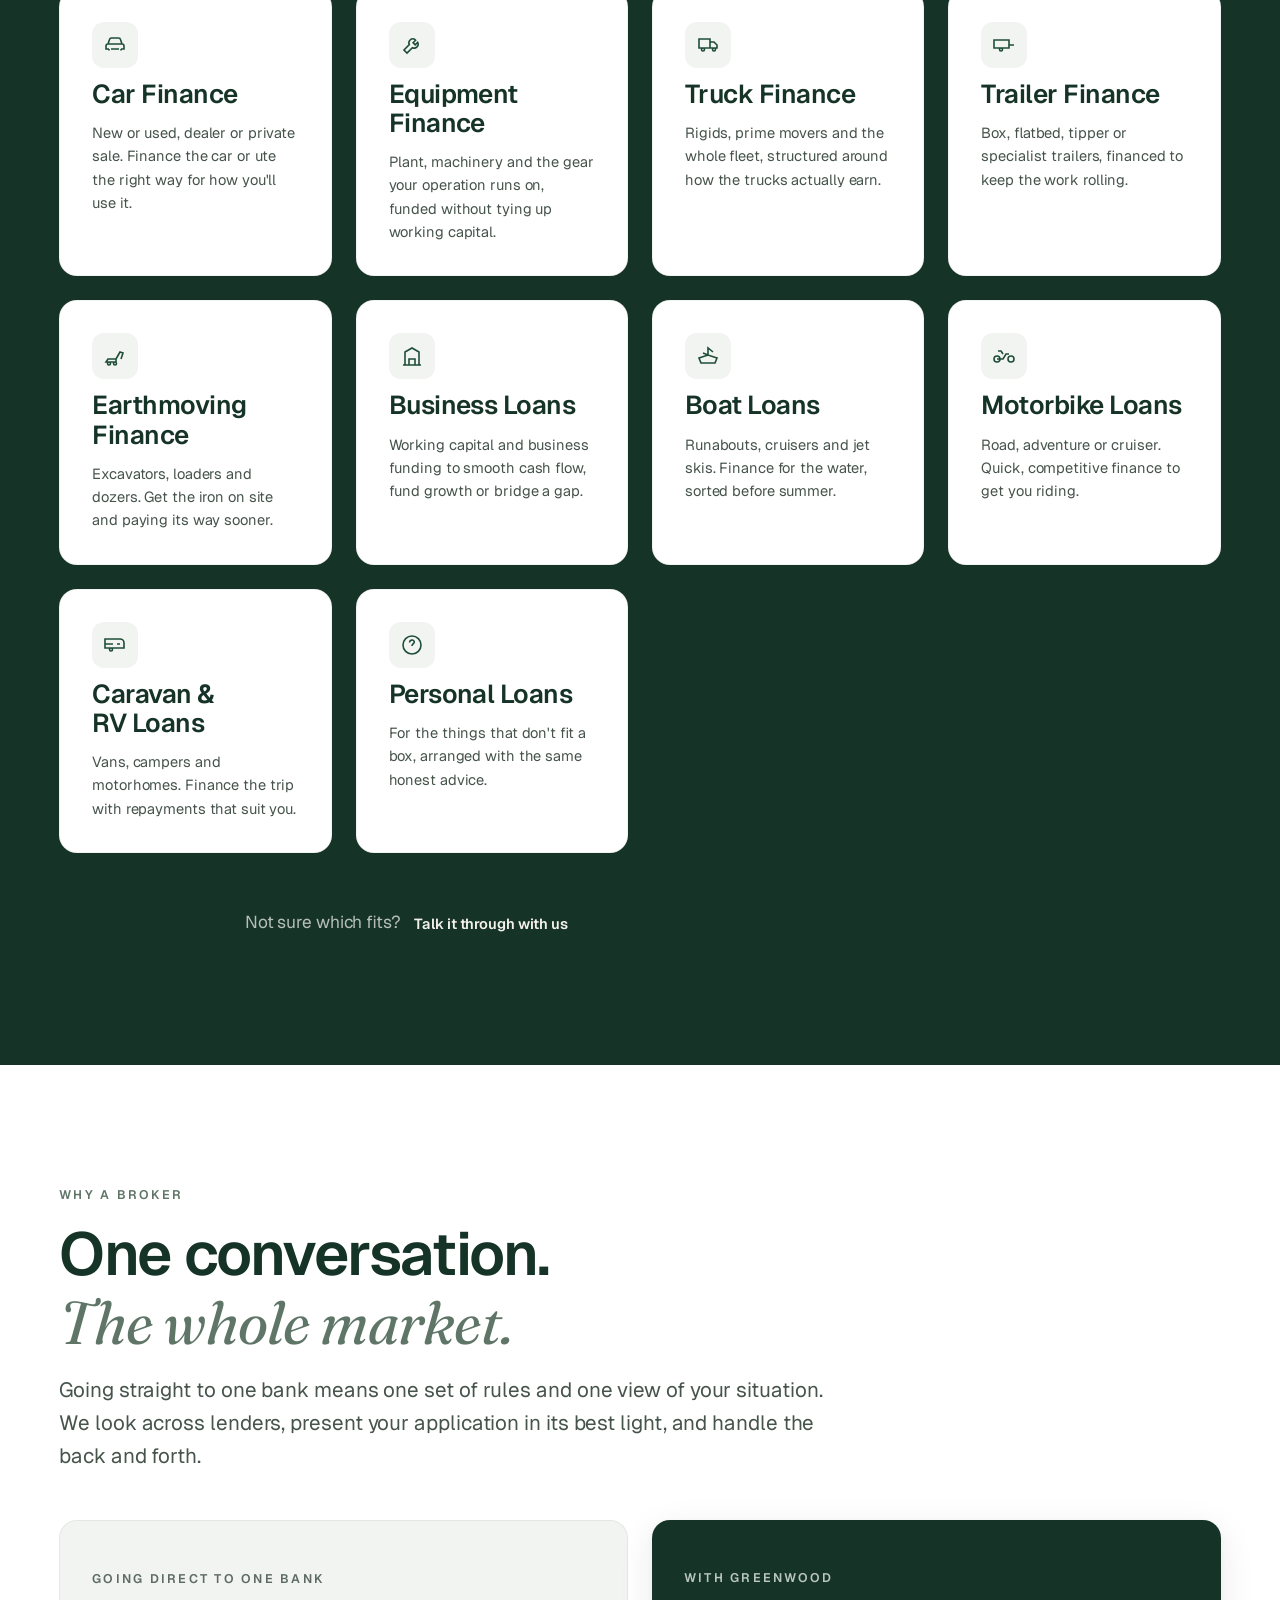
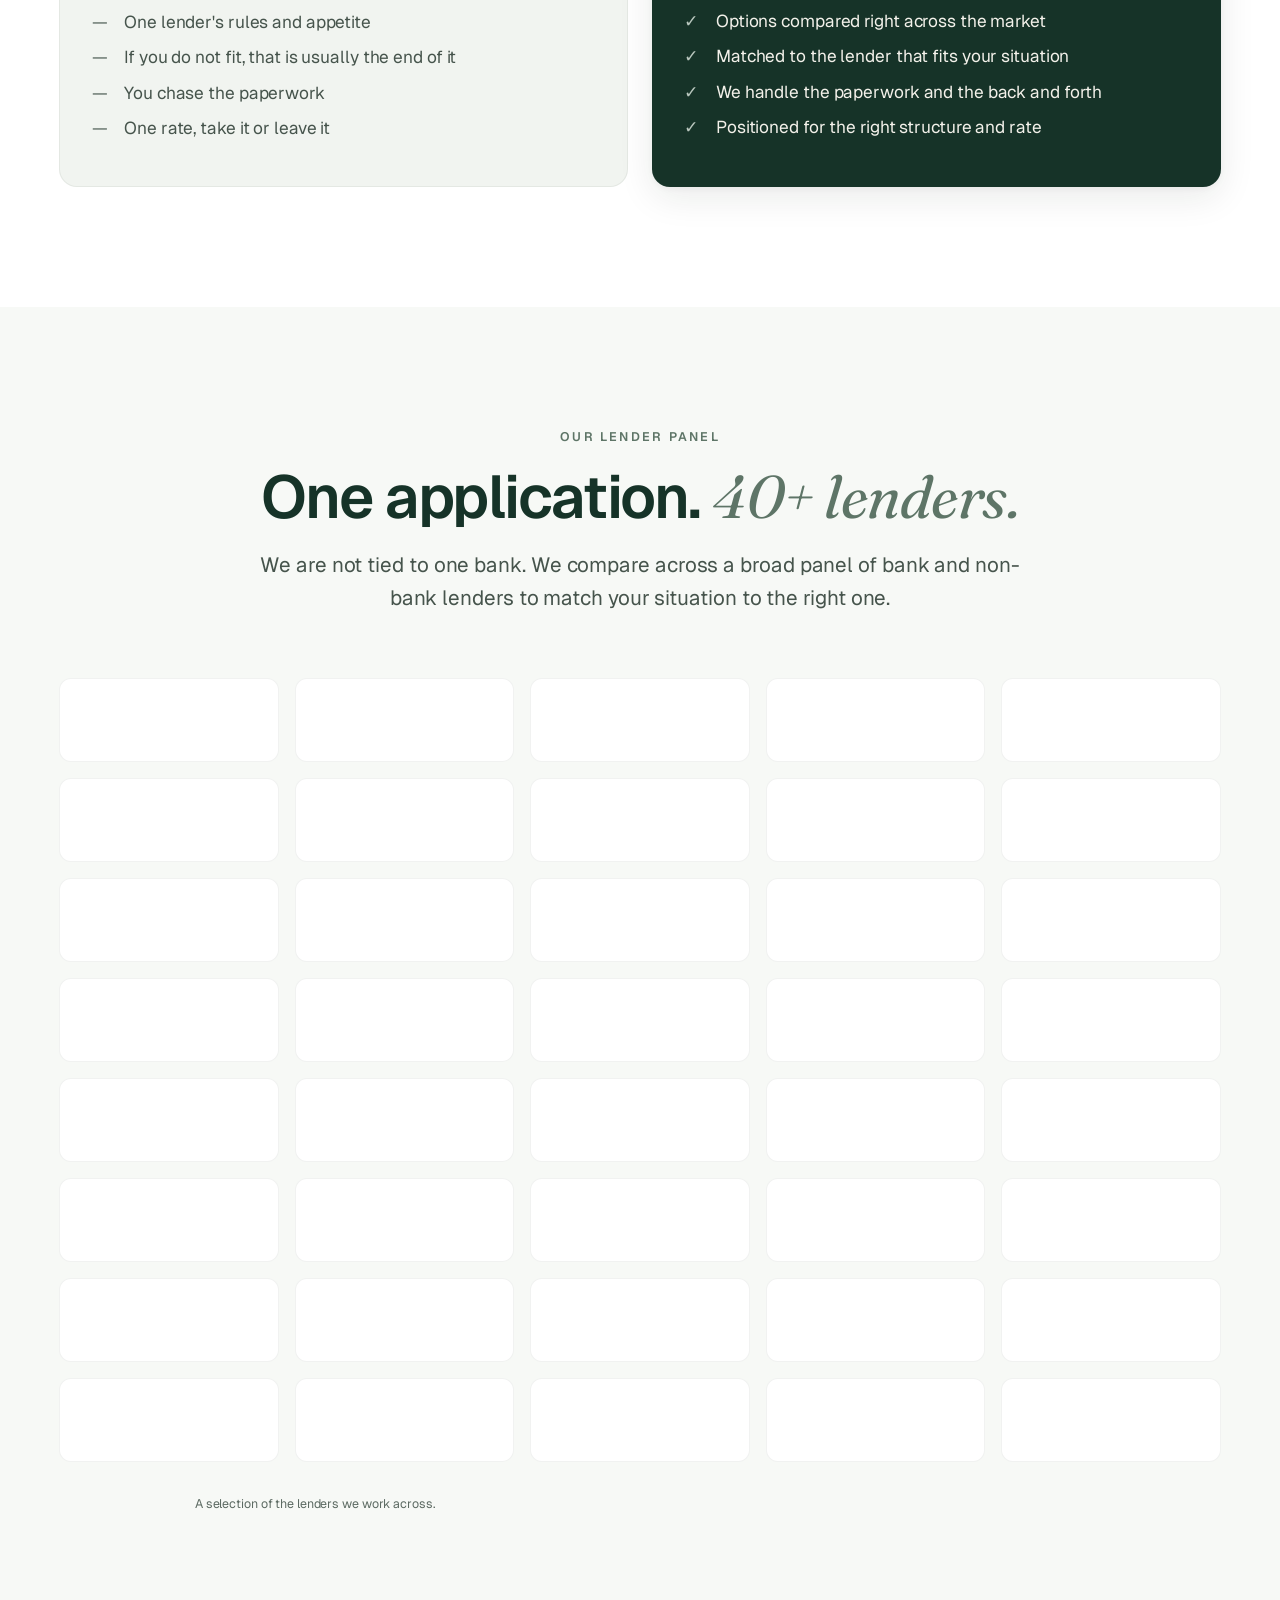
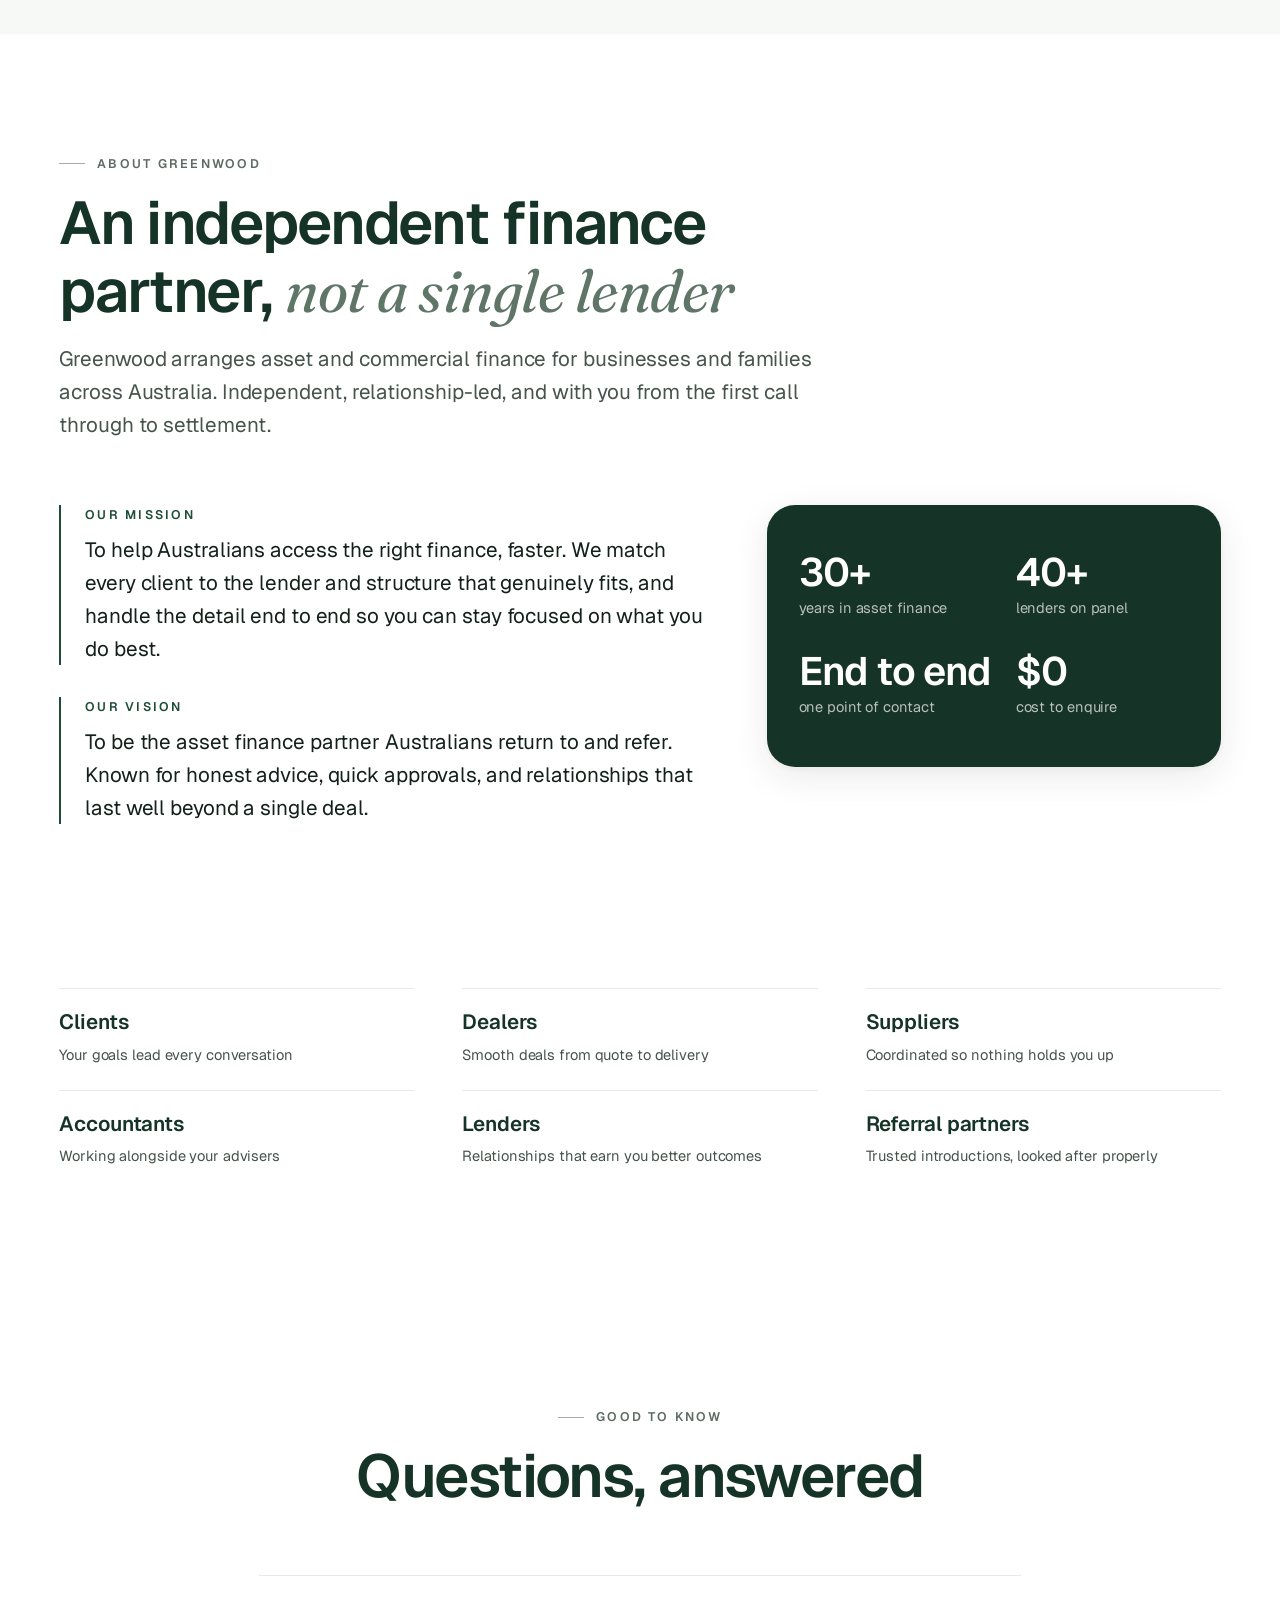
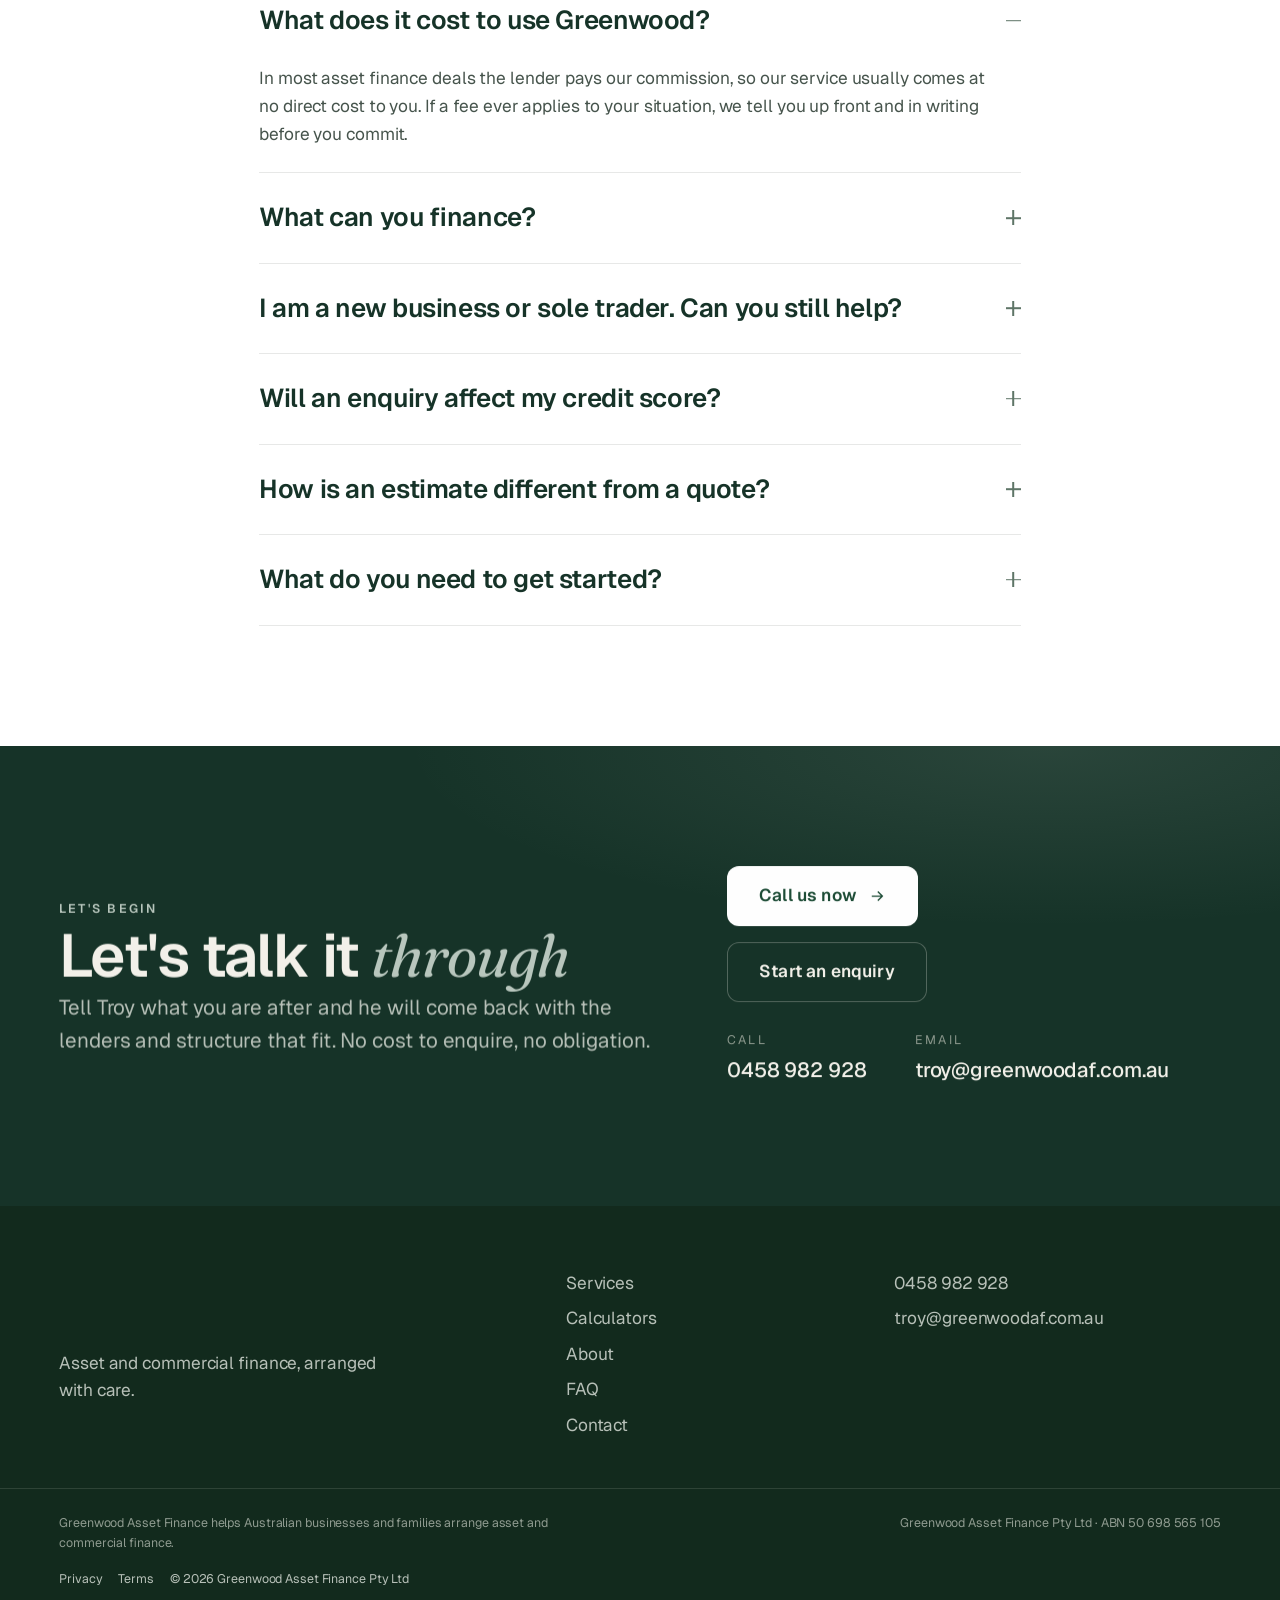
==== commit b700fb77: "Redesign v2 (Stacked-style) + pre-launch audit fixes Re-theme to clean white with branded forest-gre" ====
--- a/index.html
+++ b/index.html
@@ -5,26 +5,28 @@
   <meta name="viewport" content="width=device-width, initial-scale=1, viewport-fit=cover">
 
   <title>Greenwood Asset Finance | Asset &amp; Commercial Finance Brokers, Australia</title>
-  <meta name="description" content="Greenwood Asset Finance arranges asset and commercial finance for Australian businesses. The right lender, the right structure, handled end to end. Talk to us.">
+  <meta name="description" content="Greenwood Asset Finance arranges asset and commercial finance for Australian businesses and families. Quick approvals, trusted recommendations, access to 40+ lenders. Talk to us.">
   <meta name="robots" content="index, follow">
-  <meta name="theme-color" content="#122A1D">
+  <meta name="theme-color" content="#FFFFFF">
   <link rel="canonical" href="https://greenwoodaf.com.au/">
 
   <!-- Open Graph -->
   <meta property="og:type" content="website">
   <meta property="og:site_name" content="Greenwood Asset Finance">
   <meta property="og:title" content="Greenwood Asset Finance | Asset &amp; Commercial Finance, Australia">
-  <meta property="og:description" content="Independent asset and commercial finance, arranged with care. The right lender, the right structure, handled end to end.">
+  <meta property="og:description" content="Quick approvals, trusted recommendations, better outcomes. Independent asset and commercial finance with access to 40+ lenders.">
   <meta property="og:url" content="https://greenwoodaf.com.au/">
   <meta property="og:image" content="https://greenwoodaf.com.au/assets/og-image.jpg">
   <meta property="og:image:width" content="1200">
   <meta property="og:image:height" content="630">
+  <meta property="og:image:type" content="image/jpeg">
+  <meta property="og:image:alt" content="Greenwood Asset Finance — quick approvals, trusted recommendations, better outcomes">
   <meta property="og:locale" content="en_AU">
 
   <!-- Twitter -->
   <meta name="twitter:card" content="summary_large_image">
   <meta name="twitter:title" content="Greenwood Asset Finance">
-  <meta name="twitter:description" content="Independent asset and commercial finance for Australian businesses.">
+  <meta name="twitter:description" content="Quick approvals, trusted recommendations, better outcomes. Asset and commercial finance for Australian businesses and families.">
   <meta name="twitter:image" content="https://greenwoodaf.com.au/assets/og-image.jpg">
 
   <!-- Favicons -->
@@ -38,7 +40,7 @@
   <link rel="preload" as="style" href="https://fonts.googleapis.com/css2?family=Geist:wght@400;500;600;700&family=Fraunces:ital,wght@1,400&display=swap">
   <link rel="stylesheet" href="https://fonts.googleapis.com/css2?family=Geist:wght@400;500;600;700&family=Fraunces:ital,wght@1,400&display=swap">
 
-  <link rel="preload" as="image" href="assets/logo/logo-light-sm.png">
+  <link rel="preload" as="image" href="assets/logo/logo-dark-sm.png">
   <link rel="stylesheet" href="assets/css/main.css">
 
   <script>
@@ -50,14 +52,14 @@
   </script>
   <noscript><style>[data-reveal]{opacity:1 !important;transform:none !important;}.hero__line-in{transform:none !important;}</style></noscript>
 
-  <!-- Structured data (telephone added once Troy's number is live) -->
+  <!-- Structured data -->
   <script type="application/ld+json">
   {
     "@context": "https://schema.org",
     "@type": "FinancialService",
     "name": "Greenwood Asset Finance",
     "legalName": "Greenwood Asset Finance Pty Ltd",
-    "description": "Independent asset and commercial finance brokers arranging finance for Australian businesses, from vehicles and fleets to plant, machinery and equipment.",
+    "description": "Independent asset and commercial finance brokers arranging finance for Australian businesses and families, from vehicles and fleets to plant, machinery and equipment, with access to more than 40 lenders.",
     "url": "https://greenwoodaf.com.au/",
     "email": "troy@greenwoodaf.com.au",
     "telephone": "+61458982928",
@@ -66,8 +68,9 @@
     "areaServed": { "@type": "Country", "name": "Australia" },
     "currenciesAccepted": "AUD",
     "serviceType": [
-      "Asset finance", "Equipment finance", "Commercial finance",
-      "Motor vehicle finance", "Chattel mortgage", "Finance lease"
+      "Car finance", "Equipment finance", "Truck finance", "Trailer finance",
+      "Earthmoving finance", "Business loans", "Boat loans", "Motorbike loans",
+      "Caravan and RV loans", "Personal loans"
     ]
   }
   </script>
@@ -80,22 +83,37 @@
   <header class="nav" data-nav>
     <div class="nav__inner">
       <a class="nav__brand" href="#top" aria-label="Greenwood Asset Finance home">
-        <img class="nav__logo nav__logo--light" src="assets/logo/logo-light-sm.png" alt="Greenwood Asset Finance" width="80" height="40">
-        <img class="nav__logo nav__logo--dark" src="assets/logo/logo-dark-sm.png" alt="Greenwood Asset Finance" width="80" height="40">
+        <img class="nav__logo" src="assets/logo/logo-dark-sm.png" alt="Greenwood Asset Finance" width="190" height="72">
       </a>
       <nav class="nav__links" id="nav-links" aria-label="Primary">
-        <a class="nav__link" href="#values">Approach</a>
-        <a class="nav__link" href="#finance">Finance</a>
-        <a class="nav__link" href="#estimator">Estimator</a>
-        <a class="nav__link" href="#process">Process</a>
-        <a class="nav__link" href="#faq">FAQ</a>
+        <a class="nav__link" href="#top">Home</a>
+        <div class="nav__group" data-dropdown>
+          <button class="nav__link nav__link--toggle" type="button" aria-expanded="false" aria-haspopup="true" aria-controls="services-menu">
+            Services
+            <svg class="nav__chev" viewBox="0 0 24 24" fill="none" stroke="currentColor" stroke-width="2" aria-hidden="true"><path d="M6 9l6 6 6-6"/></svg>
+          </button>
+          <div class="nav__menu" id="services-menu">
+            <a class="nav__menu-link" href="#services" data-service="Car Finance">Car Finance</a>
+            <a class="nav__menu-link" href="#services" data-service="Equipment Finance">Equipment Finance</a>
+            <a class="nav__menu-link" href="#services" data-service="Truck Finance">Truck Finance</a>
+            <a class="nav__menu-link" href="#services" data-service="Trailer Finance">Trailer Finance</a>
+            <a class="nav__menu-link" href="#services" data-service="Earthmoving Finance">Earthmoving Finance</a>
+            <a class="nav__menu-link" href="#services" data-service="Business Loans">Business Loans</a>
+            <a class="nav__menu-link" href="#services" data-service="Boat Loans">Boat Loans</a>
+            <a class="nav__menu-link" href="#services" data-service="Motorbike Loans">Motorbike Loans</a>
+            <a class="nav__menu-link" href="#services" data-service="Caravan &amp; RV Loans">Caravan &amp; RV Loans</a>
+            <a class="nav__menu-link" href="#services" data-service="Personal Loans">Personal Loans</a>
+          </div>
+        </div>
+        <a class="nav__link" href="#enquire" data-tab-target="estimate">Calculators</a>
+        <a class="nav__link" href="#about">About</a>
+        <a class="nav__link" href="#enquire">Contact</a>
       </nav>
       <div class="nav__actions">
-        <a class="nav__call js-call js-call--numbered" href="#enquire" hidden>
-          <svg viewBox="0 0 24 24" fill="none" stroke="currentColor" stroke-width="1.8" aria-hidden="true"><path d="M22 16.92v3a2 2 0 0 1-2.18 2 19.79 19.79 0 0 1-8.63-3.07 19.5 19.5 0 0 1-6-6 19.79 19.79 0 0 1-3.07-8.67A2 2 0 0 1 4.11 2h3a2 2 0 0 1 2 1.72c.13.96.36 1.9.7 2.81a2 2 0 0 1-.45 2.11L8.09 9.91a16 16 0 0 0 6 6l1.27-1.27a2 2 0 0 1 2.11-.45c.91.34 1.85.57 2.81.7A2 2 0 0 1 22 16.92z"/></svg>
-          <span class="js-phone-number nav__call-label">Call</span>
+        <a class="nav__call btn btn--primary btn--pill js-call" data-label-call="Call us now" data-label-nophone="Enquire now" href="#enquire">
+          <svg viewBox="0 0 24 24" fill="none" stroke="currentColor" stroke-width="1.9" aria-hidden="true"><path d="M22 16.92v3a2 2 0 0 1-2.18 2 19.79 19.79 0 0 1-8.63-3.07 19.5 19.5 0 0 1-6-6 19.79 19.79 0 0 1-3.07-8.67A2 2 0 0 1 4.11 2h3a2 2 0 0 1 2 1.72c.13.96.36 1.9.7 2.81a2 2 0 0 1-.45 2.11L8.09 9.91a16 16 0 0 0 6 6l1.27-1.27a2 2 0 0 1 2.11-.45c.91.34 1.85.57 2.81.7A2 2 0 0 1 22 16.92z"/></svg>
+          <span class="js-call-text">Call us now</span>
         </a>
-        <a class="btn btn--ghost nav__cta" href="#enquire">Enquire</a>
         <button class="nav-toggle" type="button" aria-label="Open menu" aria-expanded="false" aria-controls="nav-links"><span></span></button>
       </div>
     </div>
@@ -103,82 +121,237 @@
 
   <main id="main">
 
-    <!-- ════════════════ HERO ════════════════ -->
-    <section class="hero" id="top" data-theme="dark">
-      <canvas class="hero__canvas" data-hero-canvas aria-hidden="true"></canvas>
-      <div class="hero__wash" aria-hidden="true"></div>
-      <div class="container hero__inner">
-        <p class="eyebrow eyebrow--accent hero__eyebrow" data-reveal="fade-up">Asset &amp; commercial finance · Australia</p>
-        <h1 class="hero__title">
-          <span class="hero__line"><span class="hero__line-in">Finance that moves</span></span>
-          <span class="hero__line"><span class="hero__line-in"><em class="accent-word">as fast as</em></span></span>
-          <span class="hero__line"><span class="hero__line-in">you do</span></span>
-        </h1>
-        <p class="lead hero__sub" data-reveal="fade-up">Greenwood arranges asset and commercial finance for Australian businesses, matching the right lender to the right deal with care, speed and a steady hand.</p>
-        <div class="hero__cta" data-reveal="fade-up">
-          <a class="btn btn--primary btn--lg js-call" data-label-call="Call Greenwood" data-label-nophone="Start an enquiry" href="#enquire">
-            <span class="js-call-text">Call Greenwood</span>
-            <svg class="btn__icon" viewBox="0 0 24 24" fill="none" stroke="currentColor" stroke-width="1.8" aria-hidden="true"><path d="M5 12h14M13 6l6 6-6 6"/></svg>
-          </a>
-          <a class="btn btn--ghost btn--on-dark btn--lg" href="#enquire" data-secondary-enquire>Start an enquiry</a>
-        </div>
-        <a class="hero__scroll" href="#values" data-reveal="fade-up">
-          <span>See how we work</span>
-          <svg viewBox="0 0 24 24" fill="none" stroke="currentColor" stroke-width="1.6" aria-hidden="true"><path d="M12 5v14M6 13l6 6 6-6"/></svg>
-        </a>
-      </div>
-    </section>
-
-    <!-- ════════════════ ASSET MARQUEE ════════════════ -->
-    <section class="marquee" aria-label="What we help finance">
-      <div class="marquee__viewport">
-        <div class="marquee__track">
-          <span class="marquee__item">Excavators</span><span class="marquee__dot">·</span>
-          <span class="marquee__item">Prime movers</span><span class="marquee__dot">·</span>
-          <span class="marquee__item">Utes &amp; vans</span><span class="marquee__dot">·</span>
-          <span class="marquee__item">Forklifts</span><span class="marquee__dot">·</span>
-          <span class="marquee__item">Trailers</span><span class="marquee__dot">·</span>
-          <span class="marquee__item">Tractors</span><span class="marquee__dot">·</span>
-          <span class="marquee__item">Medical equipment</span><span class="marquee__dot">·</span>
-          <span class="marquee__item">Hospitality fit-outs</span><span class="marquee__dot">·</span>
-          <span class="marquee__item">Trucks</span><span class="marquee__dot">·</span>
-          <span class="marquee__item">Trade tools</span><span class="marquee__dot">·</span>
-          <span class="marquee__item">Excavators</span><span class="marquee__dot">·</span>
-          <span class="marquee__item">Prime movers</span><span class="marquee__dot">·</span>
-          <span class="marquee__item">Utes &amp; vans</span><span class="marquee__dot">·</span>
-          <span class="marquee__item">Forklifts</span><span class="marquee__dot">·</span>
-          <span class="marquee__item">Trailers</span><span class="marquee__dot">·</span>
-          <span class="marquee__item">Tractors</span><span class="marquee__dot">·</span>
-          <span class="marquee__item">Medical equipment</span><span class="marquee__dot">·</span>
-          <span class="marquee__item">Hospitality fit-outs</span><span class="marquee__dot">·</span>
-          <span class="marquee__item">Trucks</span><span class="marquee__dot">·</span>
-          <span class="marquee__item">Trade tools</span><span class="marquee__dot">·</span>
-        </div>
-      </div>
-    </section>
-
-    <!-- ════════════════ POSITIONING ════════════════ -->
-    <section class="section approach" id="approach">
-      <div class="container container--narrow approach__inner">
-        <p class="eyebrow eyebrow--line" data-reveal="fade-up">The Greenwood approach</p>
-        <h2 class="approach__statement" data-reveal="fade-up">An independent finance partner, not a single lender.</h2>
-        <p class="lead approach__support" data-reveal="fade-up">We are not tied to one bank. We compare options across a range of lenders, present your application in its best light, and manage the detail from the first call through to settlement, so you can stay focused on running the business.</p>
-        <ul class="pill-row approach__pills" data-reveal="fade-up">
-          <li class="pill">Independent advice</li>
-          <li class="pill">Lender comparison</li>
-          <li class="pill">End to end handling</li>
-          <li class="pill">One point of contact</li>
-        </ul>
-      </div>
-    </section>
-
-    <!-- ════════════════ MISSION + VALUES ════════════════ -->
+    <!-- ════════════════ HERO (split, scrolling media) ════════════════ -->
+    <section class="hero" id="top">
+      <div class="container hero__grid">
+        <div class="hero__left">
+          <p class="eyebrow eyebrow--accent hero__eyebrow" data-reveal="fade-up">Asset &amp; commercial finance · Australia</p>
+          <h1 class="hero__title">
+            <span class="hero__line"><span class="hero__line-in">Quick Approvals.</span></span>
+            <span class="hero__line"><span class="hero__line-in">Trusted Recommendations.</span></span>
+            <span class="hero__line"><span class="hero__line-in"><em class="accent-word">Better Outcomes.</em></span></span>
+          </h1>
+          <ul class="hero__ticks" data-reveal="fade-up">
+            <li>Personalised consultations</li>
+            <li>Fast turnaround times</li>
+            <li>Competitive interest rates</li>
+            <li>30+ years asset finance experience</li>
+            <li>Access to 40+ lenders</li>
+            <li>Finance for all personal and business assets</li>
+          </ul>
+          <div class="hero__cta" data-reveal="fade-up">
+            <a class="btn btn--primary btn--lg" href="#enquire" data-tab-target="enquiry">Start an enquiry
+              <svg class="btn__icon" viewBox="0 0 24 24" fill="none" stroke="currentColor" stroke-width="1.8" aria-hidden="true"><path d="M5 12h14M13 6l6 6-6 6"/></svg></a>
+            <a class="btn btn--ghost btn--lg" href="#enquire" data-tab-target="estimate">Estimate repayments</a>
+          </div>
+          <div class="hero__accred" data-reveal="fade-up">
+            <span class="hero__accred-label">Accredited &amp; member of</span>
+            <ul class="accred-row" data-accred>
+              <li class="accred" title="Viking Asset Aggregation">Viking</li>
+              <li class="accred" title="Finance Brokers Association of Australia">FBAA</li>
+              <li class="accred" title="Australian Financial Complaints Authority">AFCA</li>
+            </ul>
+          </div>
+        </div>
+
+        <div class="hero__media" aria-hidden="true">
+          <div class="hero__cols">
+            <div class="hero__col hero__col--down">
+              <img src="assets/img/asset-motor-vehicle.jpg" alt="" loading="lazy" width="800" height="800">
+              <img src="assets/img/asset-prime-movers.jpg" alt="" loading="lazy" width="800" height="800">
+              <img src="assets/img/asset-trucks.jpg" alt="" loading="lazy" width="800" height="800">
+              <img src="assets/img/asset-forklifts.jpg" alt="" loading="lazy" width="800" height="800">
+              <img src="assets/img/asset-motor-vehicle.jpg" alt="" loading="lazy" width="800" height="800">
+              <img src="assets/img/asset-prime-movers.jpg" alt="" loading="lazy" width="800" height="800">
+              <img src="assets/img/asset-trucks.jpg" alt="" loading="lazy" width="800" height="800">
+              <img src="assets/img/asset-forklifts.jpg" alt="" loading="lazy" width="800" height="800">
+            </div>
+            <div class="hero__col hero__col--up">
+              <img src="assets/img/asset-boats.jpg" alt="" loading="lazy" width="800" height="800">
+              <img src="assets/img/asset-trailers.jpg" alt="" loading="lazy" width="800" height="800">
+              <img src="assets/img/asset-excavators.jpg" alt="" loading="lazy" width="800" height="800">
+              <img src="assets/img/asset-equipment.jpg" alt="" loading="lazy" width="800" height="800">
+              <img src="assets/img/asset-boats.jpg" alt="" loading="lazy" width="800" height="800">
+              <img src="assets/img/asset-trailers.jpg" alt="" loading="lazy" width="800" height="800">
+              <img src="assets/img/asset-excavators.jpg" alt="" loading="lazy" width="800" height="800">
+              <img src="assets/img/asset-equipment.jpg" alt="" loading="lazy" width="800" height="800">
+            </div>
+            <div class="hero__col hero__col--down hero__col--lag">
+              <img src="assets/img/asset-caravans.jpg" alt="" loading="lazy" width="800" height="800">
+              <img src="assets/img/asset-tractors.jpg" alt="" loading="lazy" width="800" height="800">
+              <img src="assets/img/asset-agriculture.jpg" alt="" loading="lazy" width="800" height="800">
+              <img src="assets/img/asset-medical.jpg" alt="" loading="lazy" width="800" height="800">
+              <img src="assets/img/asset-caravans.jpg" alt="" loading="lazy" width="800" height="800">
+              <img src="assets/img/asset-tractors.jpg" alt="" loading="lazy" width="800" height="800">
+              <img src="assets/img/asset-agriculture.jpg" alt="" loading="lazy" width="800" height="800">
+              <img src="assets/img/asset-medical.jpg" alt="" loading="lazy" width="800" height="800">
+            </div>
+          </div>
+        </div>
+      </div>
+    </section>
+
+    <!-- ════════════════ PROCESS ════════════════ -->
+    <section class="section process" id="process">
+      <div class="container">
+        <div class="section__head">
+          <p class="eyebrow eyebrow--accent" data-reveal="fade-up">How it works</p>
+          <h2 class="section__title" data-reveal="fade-up">A clear path from enquiry to settlement</h2>
+        </div>
+        <div class="process__steps">
+          <span class="process__line" data-line aria-hidden="true"></span>
+          <ol class="process__list">
+            <li class="process__step" data-reveal="fade-up">
+              <span class="process__n">01</span>
+              <h3 class="process__title">Tell us what you need</h3>
+              <p class="process__desc">A quick call or the enquiry form. We get to know your business, the asset and your timeline.</p>
+            </li>
+            <li class="process__step" data-reveal="fade-up">
+              <span class="process__n">02</span>
+              <h3 class="process__title">We find the fit</h3>
+              <p class="process__desc">We compare lenders and structures, position your application, and come back with clear options.</p>
+            </li>
+            <li class="process__step" data-reveal="fade-up">
+              <span class="process__n">03</span>
+              <h3 class="process__title">Approval and settlement</h3>
+              <p class="process__desc">We manage the paperwork through to funding, and keep you posted the whole way.</p>
+            </li>
+          </ol>
+        </div>
+      </div>
+    </section>
+
+    <!-- ════════════════ ENQUIRY / ESTIMATE WIDGET (dark band) ════════════════ -->
+    <section class="section widgetband band--dark" id="contact">
+      <div class="container widgetband__inner">
+        <div class="widgetband__intro">
+          <p class="eyebrow eyebrow--accent" data-reveal="fade-up">Get started</p>
+          <h2 class="section__title" data-reveal="fade-up">Start an enquiry, or <em class="accent-word">run the numbers</em></h2>
+          <p class="lead widgetband__lead" data-reveal="fade-up">Two minutes now and Troy comes back with the lenders and structure that fit. No cost to enquire, no obligation. Prefer to ballpark it first? Switch to the estimate tab.</p>
+          <div class="widgetband__contact" data-reveal="fade-up">
+            <a class="widgetband__cline js-call js-call--numbered" href="#enquire" hidden>
+              <span class="widgetband__clabel">Call</span>
+              <span class="widgetband__cvalue js-phone-number">Call</span>
+            </a>
+            <a class="widgetband__cline" href="mailto:troy@greenwoodaf.com.au">
+              <span class="widgetband__clabel">Email</span>
+              <span class="widgetband__cvalue">troy@greenwoodaf.com.au</span>
+            </a>
+          </div>
+        </div>
+
+        <div class="widget" id="enquire" data-tabs data-reveal="fade-up">
+          <div class="widget__tabs" role="tablist" aria-label="Get started">
+            <button class="widget__tab is-active" type="button" role="tab" id="tab-enquiry" aria-selected="true" aria-controls="panel-enquiry" data-tab="enquiry">Start an Enquiry</button>
+            <button class="widget__tab" type="button" role="tab" id="tab-estimate" aria-selected="false" aria-controls="panel-estimate" data-tab="estimate" tabindex="-1">Estimate your repayments</button>
+          </div>
+
+          <!-- Panel: Enquiry -->
+          <div class="widget__panel" id="panel-enquiry" role="tabpanel" aria-labelledby="tab-enquiry" data-panel="enquiry">
+            <form class="enquiry" data-form novalidate aria-label="Enquiry form">
+              <div class="enquiry__row enquiry__row--split">
+                <div class="field">
+                  <label class="field__label" for="f-first">First name</label>
+                  <input class="field__control" type="text" id="f-first" name="first" autocomplete="given-name" placeholder="First name" required minlength="2">
+                  <span class="field__error" data-error-for="first" role="alert" aria-live="polite"></span>
+                </div>
+                <div class="field">
+                  <label class="field__label" for="f-last">Last name</label>
+                  <input class="field__control" type="text" id="f-last" name="last" autocomplete="family-name" placeholder="Last name" required minlength="2">
+                  <span class="field__error" data-error-for="last" role="alert" aria-live="polite"></span>
+                </div>
+              </div>
+              <div class="field">
+                <label class="field__label" for="f-email">Email address</label>
+                <input class="field__control" type="email" id="f-email" name="email" autocomplete="email" inputmode="email" placeholder="you@example.com.au" required>
+                <span class="field__error" data-error-for="email" role="alert" aria-live="polite"></span>
+              </div>
+              <div class="field">
+                <label class="field__label" for="f-phone">Phone number</label>
+                <input class="field__control" type="tel" id="f-phone" name="phone" autocomplete="tel" inputmode="tel" placeholder="Mobile or landline" required>
+                <span class="field__error" data-error-for="phone" role="alert" aria-live="polite"></span>
+              </div>
+              <div class="field">
+                <label class="field__label" for="f-message">Tell us how we can help you</label>
+                <textarea class="field__control field__control--area" id="f-message" name="message" rows="3" placeholder="What you're looking to finance, and anything we should know"></textarea>
+              </div>
+              <input class="hp" type="text" name="website" tabindex="-1" autocomplete="off" aria-hidden="true">
+              <button class="btn btn--primary btn--block btn--lg" type="submit" data-submit>Send enquiry</button>
+              <p class="enquiry__note">By sending an enquiry you agree we may contact you about your finance needs.</p>
+              <div class="enquiry__status" data-form-status role="status" aria-live="polite" hidden></div>
+            </form>
+          </div>
+
+          <!-- Panel: Estimate -->
+          <div class="widget__panel" id="panel-estimate" role="tabpanel" aria-labelledby="tab-estimate" data-panel="estimate" hidden>
+            <div class="quote" data-estimator>
+              <p class="quote__intro">Quick Quote Estimate. Move the sliders for an indicative repayment on your own numbers.</p>
+              <div class="quote__controls">
+                <div class="erow">
+                  <div class="erow__top">
+                    <label class="erow__label" for="est-amount">Purchase price</label>
+                    <output class="erow__value tnum" id="est-amount-out" for="est-amount">$50,000</output>
+                  </div>
+                  <input class="erange" type="range" id="est-amount" name="amount" min="5000" max="500000" step="1000" value="50000" aria-describedby="est-disclaimer">
+                </div>
+                <div class="erow">
+                  <div class="erow__top">
+                    <label class="erow__label" for="est-deposit">Initial deposit</label>
+                    <output class="erow__value tnum" id="est-deposit-out" for="est-deposit">$0</output>
+                  </div>
+                  <input class="erange" type="range" id="est-deposit" name="deposit" min="0" max="100000" step="1000" value="0">
+                </div>
+                <div class="erow">
+                  <div class="erow__top">
+                    <label class="erow__label" for="est-balloon">Balloon payment</label>
+                    <output class="erow__value tnum" id="est-balloon-out" for="est-balloon">$0</output>
+                  </div>
+                  <input class="erange" type="range" id="est-balloon" name="balloon" min="0" max="100000" step="1000" value="0">
+                </div>
+                <div class="erow">
+                  <div class="erow__top">
+                    <label class="erow__label" for="est-term">Term</label>
+                    <output class="erow__value tnum" id="est-term-out" for="est-term">60 months</output>
+                  </div>
+                  <input class="erange" type="range" id="est-term" name="term" min="12" max="84" step="12" value="60">
+                </div>
+                <div class="erow">
+                  <div class="erow__top">
+                    <label class="erow__label" for="est-rate">Indicative rate <span class="erow__hint">(adjust this)</span></label>
+                    <output class="erow__value tnum" id="est-rate-out" for="est-rate">8.5% p.a.</output>
+                  </div>
+                  <input class="erange" type="range" id="est-rate" name="rate" min="6" max="18" step="0.1" value="8.5">
+                </div>
+              </div>
+
+              <div class="quote__result">
+                <p class="quote__result-label">Estimated monthly repayment</p>
+                <p class="quote__amount tnum" id="est-monthly" aria-live="polite">$1,026</p>
+                <p class="quote__derived tnum">
+                  <span><span id="est-weekly">$237</span> weekly</span>
+                  <span aria-hidden="true">·</span>
+                  <span><span id="est-fortnightly">$474</span> fortnightly</span>
+                </p>
+              </div>
+              <div class="quote__actions">
+                <a class="btn btn--primary btn--block js-call" data-label-call="Get a real quote" data-label-nophone="Get a real quote" href="#enquire"><span class="js-call-text">Get a real quote</span></a>
+                <button class="tlink quote__send" type="button" data-estimator-send>Qualify your quotation with these numbers
+                  <svg viewBox="0 0 24 24" fill="none" stroke="currentColor" stroke-width="1.8" aria-hidden="true"><path d="M5 12h14M13 6l6 6-6 6"/></svg></button>
+              </div>
+              <p class="quote__disclaimer" id="est-disclaimer">Indicative only and not a quote. A simple calculation on the figures you choose. It excludes fees, charges and the actual rate a lender offers, which depends on your circumstances and the asset.</p>
+            </div>
+          </div>
+        </div>
+      </div>
+    </section>
+
+    <!-- ════════════════ VALUES ════════════════ -->
     <section class="section values" id="values">
       <div class="container">
         <div class="section__head">
-          <p class="eyebrow eyebrow--accent" data-reveal="fade-up">Mission &amp; values</p>
+          <p class="eyebrow eyebrow--accent" data-reveal="fade-up">Our core values</p>
           <h2 class="section__title" data-reveal="fade-up">Built around three <em class="accent-word">core values</em></h2>
-          <p class="lead section__intro" data-reveal="fade-up">Greenwood's mission and vision are built around three commitments that shape every recommendation we make.</p>
+          <p class="lead section__intro" data-reveal="fade-up">The commitments that shape every recommendation we make.</p>
         </div>
 
         <div class="values__list">
@@ -226,7 +399,7 @@
             </div>
             <div class="value__main">
               <h3 class="value__title">Trusted Partnerships</h3>
-              <p class="value__meaning">Relationships are our greatest asset.</p>
+              <p class="value__meaning">Lasting relationships, not one-off deals.</p>
               <ul class="value__points">
                 <li>Strong partnerships with clients, dealers and suppliers</li>
                 <li>Working alongside your accountant and advisers</li>
@@ -240,41 +413,87 @@
       </div>
     </section>
 
-    <!-- ════════════════ SERVICES ════════════════ -->
-    <section class="section services" id="finance">
+    <!-- ════════════════ SERVICES (10, green band) ════════════════ -->
+    <section class="section services band--green" id="services">
       <div class="container">
         <div class="section__head">
-          <p class="eyebrow eyebrow--line" data-reveal="fade-up">What we arrange</p>
-          <h2 class="section__title" data-reveal="fade-up">Finance built around the asset</h2>
-          <p class="lead section__intro" data-reveal="fade-up">From a single vehicle to the equipment that runs your operation, we structure finance to suit how your business actually works.</p>
-        </div>
-        <div class="services__grid">
-          <article class="service" data-reveal="fade-up">
-            <h3 class="service__title">Chattel mortgage</h3>
-            <p class="service__desc">You own the asset from day one while the lender holds security over it. A popular structure for GST registered businesses managing cash flow and depreciation.</p>
-          </article>
-          <article class="service" data-reveal="fade-up">
-            <h3 class="service__title">Commercial hire purchase</h3>
-            <p class="service__desc">The lender buys the asset and your business hires it across the term, taking full ownership once the final payment is made.</p>
-          </article>
-          <article class="service" data-reveal="fade-up">
-            <h3 class="service__title">Finance lease</h3>
-            <p class="service__desc">Use the asset for an agreed term with a residual at the end. A flexible way to access equipment without owning it outright.</p>
-          </article>
-          <article class="service" data-reveal="fade-up">
-            <h3 class="service__title">Motor vehicle &amp; fleet</h3>
-            <p class="service__desc">Finance for utes, cars, trucks and trailers, from a single purchase to a growing fleet, structured around how the vehicles are used.</p>
-          </article>
-          <article class="service" data-reveal="fade-up">
-            <h3 class="service__title">Equipment &amp; machinery</h3>
-            <p class="service__desc">Funding for the plant, machinery and gear your business runs on, arranged so you can acquire what you need without tying up working capital.</p>
-          </article>
-          <article class="service" data-reveal="fade-up">
-            <h3 class="service__title">Working capital</h3>
-            <p class="service__desc">Business funding to smooth cash flow, fund growth or bridge timing gaps, arranged to suit how your revenue actually comes in.</p>
-          </article>
-        </div>
-        <p class="services__foot" data-reveal="fade-up">Not sure which structure suits you? <a class="tlink" href="#enquire">Talk it through with us
+          <p class="eyebrow eyebrow--accent" data-reveal="fade-up">What we arrange</p>
+          <h2 class="section__title" data-reveal="fade-up">Finance for business and personal assets</h2>
+          <p class="lead section__intro" data-reveal="fade-up">Ten ways we help Australians fund what moves them forward. Pick the one that fits and we will take it from there.</p>
+        </div>
+        <ul class="services__grid">
+          <li class="service" data-reveal="fade-up" data-service="Car Finance" role="button" tabindex="0">
+            <span class="service__icon" aria-hidden="true">
+              <svg viewBox="0 0 24 24" fill="none" stroke="currentColor" stroke-width="1.6"><path d="M5 11l1.5-4.5A2 2 0 0 1 8.4 5h7.2a2 2 0 0 1 1.9 1.5L19 11M5 11h14M5 11a2 2 0 0 0-2 2v3h3m13-5a2 2 0 0 1 2 2v3h-3m-2 0H8m-2 0v1.5M6 16h.01M18 16v1.5M18 16h.01"/></svg>
+            </span>
+            <h3 class="service__title">Car Finance</h3>
+            <p class="service__desc">New or used, dealer or private sale. Finance the car or ute the right way for how you'll use it.</p>
+          </li>
+          <li class="service" data-reveal="fade-up" data-service="Equipment Finance" role="button" tabindex="0">
+            <span class="service__icon" aria-hidden="true">
+              <svg viewBox="0 0 24 24" fill="none" stroke="currentColor" stroke-width="1.6"><path d="M14.7 6.3a4 4 0 0 0-5.4 5.3L4 17l3 3 5.4-5.3a4 4 0 0 0 5.3-5.4l-2.5 2.5-2.1-2.1 2.5-2.5z"/></svg>
+            </span>
+            <h3 class="service__title">Equipment Finance</h3>
+            <p class="service__desc">Plant, machinery and the gear your operation runs on, funded without tying up working capital.</p>
+          </li>
+          <li class="service" data-reveal="fade-up" data-service="Truck Finance" role="button" tabindex="0">
+            <span class="service__icon" aria-hidden="true">
+              <svg viewBox="0 0 24 24" fill="none" stroke="currentColor" stroke-width="1.6"><path d="M3 6h11v9H3zM14 9h4l3 3v3h-7zM7 18a1.5 1.5 0 1 0 0-3 1.5 1.5 0 0 0 0 3zM18 18a1.5 1.5 0 1 0 0-3 1.5 1.5 0 0 0 0 3z"/></svg>
+            </span>
+            <h3 class="service__title">Truck Finance</h3>
+            <p class="service__desc">Rigids, prime movers and the whole fleet, structured around how the trucks actually earn.</p>
+          </li>
+          <li class="service" data-reveal="fade-up" data-service="Trailer Finance" role="button" tabindex="0">
+            <span class="service__icon" aria-hidden="true">
+              <svg viewBox="0 0 24 24" fill="none" stroke="currentColor" stroke-width="1.6"><path d="M2 7h15v8H2zM17 12h5M9 18a1.5 1.5 0 1 0 0-3 1.5 1.5 0 0 0 0 3z"/></svg>
+            </span>
+            <h3 class="service__title">Trailer Finance</h3>
+            <p class="service__desc">Box, flatbed, tipper or specialist trailers, financed to keep the work rolling.</p>
+          </li>
+          <li class="service" data-reveal="fade-up" data-service="Earthmoving Finance" role="button" tabindex="0">
+            <span class="service__icon" aria-hidden="true">
+              <svg viewBox="0 0 24 24" fill="none" stroke="currentColor" stroke-width="1.6"><path d="M3 18h10v-3H5l-2 3zM13 15l4-7 3 1-2 6M6 21a1.5 1.5 0 1 0 0-3 1.5 1.5 0 0 0 0 3zM12 21a1.5 1.5 0 1 0 0-3 1.5 1.5 0 0 0 0 3z"/></svg>
+            </span>
+            <h3 class="service__title">Earthmoving Finance</h3>
+            <p class="service__desc">Excavators, loaders and dozers. Get the iron on site and paying its way sooner.</p>
+          </li>
+          <li class="service" data-reveal="fade-up" data-service="Business Loans" role="button" tabindex="0">
+            <span class="service__icon" aria-hidden="true">
+              <svg viewBox="0 0 24 24" fill="none" stroke="currentColor" stroke-width="1.6"><path d="M3 21h18M5 21V8l7-4 7 4v13M9 21v-6h6v6"/></svg>
+            </span>
+            <h3 class="service__title">Business Loans</h3>
+            <p class="service__desc">Working capital and business funding to smooth cash flow, fund growth or bridge a gap.</p>
+          </li>
+          <li class="service" data-reveal="fade-up" data-service="Boat Loans" role="button" tabindex="0">
+            <span class="service__icon" aria-hidden="true">
+              <svg viewBox="0 0 24 24" fill="none" stroke="currentColor" stroke-width="1.6"><path d="M3 14l9-3 9 3-2 5H5l-2-5zM12 11V4l5 4M12 11l-5-2"/></svg>
+            </span>
+            <h3 class="service__title">Boat Loans</h3>
+            <p class="service__desc">Runabouts, cruisers and jet skis. Finance for the water, sorted before summer.</p>
+          </li>
+          <li class="service" data-reveal="fade-up" data-service="Motorbike Loans" role="button" tabindex="0">
+            <span class="service__icon" aria-hidden="true">
+              <svg viewBox="0 0 24 24" fill="none" stroke="currentColor" stroke-width="1.6"><path d="M5 18a3 3 0 1 0 0-6 3 3 0 0 0 0 6zM19 18a3 3 0 1 0 0-6 3 3 0 0 0 0 6zM5 15h6l3-5h3M11 10l-2-3H6"/></svg>
+            </span>
+            <h3 class="service__title">Motorbike Loans</h3>
+            <p class="service__desc">Road, adventure or cruiser. Quick, competitive finance to get you riding.</p>
+          </li>
+          <li class="service" data-reveal="fade-up" data-service="Caravan &amp; RV Loans" role="button" tabindex="0">
+            <span class="service__icon" aria-hidden="true">
+              <svg viewBox="0 0 24 24" fill="none" stroke="currentColor" stroke-width="1.6"><path d="M2 6h15a4 4 0 0 1 4 4v5H2zM2 11h8M14 11h3M8 18a1.5 1.5 0 1 0 0-3 1.5 1.5 0 0 0 0 3z"/></svg>
+            </span>
+            <h3 class="service__title">Caravan &amp; RV Loans</h3>
+            <p class="service__desc">Vans, campers and motorhomes. Finance the trip with repayments that suit you.</p>
+          </li>
+          <li class="service" data-reveal="fade-up" data-service="Personal Loans" role="button" tabindex="0">
+            <span class="service__icon" aria-hidden="true">
+              <svg viewBox="0 0 24 24" fill="none" stroke="currentColor" stroke-width="1.6"><path d="M12 21a9 9 0 1 0 0-18 9 9 0 0 0 0 18zM9.5 9.5a2.5 2.5 0 0 1 4.8-.9c.3 1-.4 1.8-1.3 2.4-.8.6-1 1-1 2M12 17h.01"/></svg>
+            </span>
+            <h3 class="service__title">Personal Loans</h3>
+            <p class="service__desc">For the things that don't fit a box, arranged with the same honest advice.</p>
+          </li>
+        </ul>
+        <p class="services__foot" data-reveal="fade-up">Not sure which fits? <a class="tlink tlink--invert" href="#enquire" data-tab-target="enquiry">Talk it through with us
           <svg viewBox="0 0 24 24" fill="none" stroke="currentColor" stroke-width="1.8" aria-hidden="true"><path d="M5 12h14M13 6l6 6-6 6"/></svg></a></p>
       </div>
     </section>
@@ -300,7 +519,7 @@
           <div class="compare__col compare__col--accent">
             <p class="compare__label">With Greenwood</p>
             <ul class="compare__list compare__list--plus">
-              <li>Options compared across a range of lenders</li>
+              <li>Options compared right across the market</li>
               <li>Matched to the lender that fits your situation</li>
               <li>We handle the paperwork and the back and forth</li>
               <li>Positioned for the right structure and rate</li>
@@ -310,102 +529,57 @@
       </div>
     </section>
 
-    <!-- ════════════════ PARTNERSHIP ECOSYSTEM ════════════════ -->
-    <section class="section partners">
+    <!-- ════════════════ LENDER WALL (white) ════════════════ -->
+    <section class="section lenders" id="lenders">
       <div class="container">
         <div class="section__head section__head--center">
-          <p class="eyebrow eyebrow--accent" data-reveal="fade-up">Trusted partnerships</p>
-          <h2 class="section__title" data-reveal="fade-up">Relationships are our <em class="accent-word">greatest asset</em></h2>
-          <p class="lead section__intro" data-reveal="fade-up">Strong asset finance is built on strong relationships. We invest in ours across the whole journey.</p>
-        </div>
-        <ul class="partners__grid">
-          <li class="partner" data-reveal="fade-up"><span class="partner__name">Clients</span><span class="partner__desc">Your goals lead every conversation</span></li>
-          <li class="partner" data-reveal="fade-up"><span class="partner__name">Dealers</span><span class="partner__desc">Smooth deals from quote to delivery</span></li>
-          <li class="partner" data-reveal="fade-up"><span class="partner__name">Suppliers</span><span class="partner__desc">Coordinated so nothing holds you up</span></li>
-          <li class="partner" data-reveal="fade-up"><span class="partner__name">Accountants</span><span class="partner__desc">Working alongside your advisers</span></li>
-          <li class="partner" data-reveal="fade-up"><span class="partner__name">Lenders</span><span class="partner__desc">Relationships that earn you better outcomes</span></li>
-          <li class="partner" data-reveal="fade-up"><span class="partner__name">Referral partners</span><span class="partner__desc">Trusted introductions, looked after properly</span></li>
-        </ul>
-      </div>
-    </section>
-
-    <!-- ════════════════ ESTIMATOR ════════════════ -->
-    <section class="section estimator" id="estimator">
-      <div class="container estimator__inner">
-        <div class="estimator__head">
-          <p class="eyebrow eyebrow--line" data-reveal="fade-up">Repayment estimator</p>
-          <h2 class="section__title" data-reveal="fade-up">Estimate your repayments</h2>
-          <p class="lead" data-reveal="fade-up">Move the sliders to see indicative repayments on your own numbers.</p>
-        </div>
-
-        <div class="estimator__card card" data-reveal="fade-up" data-estimator>
-          <div class="estimator__controls">
-            <div class="erow">
-              <div class="erow__top">
-                <label class="erow__label" for="est-amount">Amount financed</label>
-                <output class="erow__value tnum" id="est-amount-out" for="est-amount">$50,000</output>
-              </div>
-              <input class="erange" type="range" id="est-amount" name="amount" min="5000" max="500000" step="1000" value="50000" aria-describedby="est-disclaimer">
-            </div>
-            <div class="erow">
-              <div class="erow__top">
-                <label class="erow__label" for="est-term">Term</label>
-                <output class="erow__value tnum" id="est-term-out" for="est-term">60 months</output>
-              </div>
-              <input class="erange" type="range" id="est-term" name="term" min="12" max="84" step="12" value="60">
-            </div>
-            <div class="erow">
-              <div class="erow__top">
-                <label class="erow__label" for="est-rate">Indicative rate <span class="erow__hint">(adjust this)</span></label>
-                <output class="erow__value tnum" id="est-rate-out" for="est-rate">8.5% p.a.</output>
-              </div>
-              <input class="erange" type="range" id="est-rate" name="rate" min="6" max="18" step="0.1" value="8.5">
-            </div>
-          </div>
-
-          <div class="estimator__result">
-            <p class="estimator__result-label">Estimated monthly repayment</p>
-            <p class="estimator__amount tnum" id="est-monthly" aria-live="polite">$1,026</p>
-            <p class="estimator__derived tnum">
-              <span><span id="est-weekly">$237</span> weekly</span>
-              <span aria-hidden="true">·</span>
-              <span><span id="est-fortnightly">$474</span> fortnightly</span>
-            </p>
-            <div class="estimator__actions">
-              <a class="btn btn--primary btn--block js-call" data-label-call="Get a real quote" data-label-nophone="Get a real quote" href="#enquire"><span class="js-call-text">Get a real quote</span></a>
-              <a class="tlink estimator__send" href="#enquire" data-estimator-send>Send these numbers as an enquiry</a>
-            </div>
-          </div>
-        </div>
-        <p class="estimator__disclaimer" id="est-disclaimer" data-reveal="fade-up">Indicative only and not a quote. This is a simple calculation on the figures you choose and excludes fees, charges and the actual rate a lender offers, which depends on your circumstances and the asset. Talk to us for a real quote.</p>
-      </div>
-    </section>
-
-    <!-- ════════════════ PROCESS ════════════════ -->
-    <section class="section process" id="process">
+          <p class="eyebrow eyebrow--accent" data-reveal="fade-up">Our lender panel</p>
+          <h2 class="section__title" data-reveal="fade-up">One application. <em class="accent-word">40+ lenders.</em></h2>
+          <p class="lead section__intro" data-reveal="fade-up">We are not tied to one bank. We compare across a broad panel of bank and non-bank lenders to match your situation to the right one.</p>
+        </div>
+        <ul class="lender-wall" data-lender-wall data-reveal="fade-up"></ul>
+      </div>
+    </section>
+
+    <!-- ════════════════ ABOUT — MISSION & VISION ════════════════ -->
+    <section class="section about" id="about">
       <div class="container">
         <div class="section__head">
-          <p class="eyebrow eyebrow--accent" data-reveal="fade-up">How it works</p>
-          <h2 class="section__title" data-reveal="fade-up">A clear path from enquiry to settlement</h2>
-        </div>
-        <ol class="process__steps">
-          <span class="process__line" data-line aria-hidden="true"></span>
-          <li class="process__step" data-reveal="fade-up">
-            <span class="process__n">01</span>
-            <h3 class="process__title">Tell us what you need</h3>
-            <p class="process__desc">A quick call or the enquiry form. We get to know your business, the asset and your timeline.</p>
-          </li>
-          <li class="process__step" data-reveal="fade-up">
-            <span class="process__n">02</span>
-            <h3 class="process__title">We find the fit</h3>
-            <p class="process__desc">We compare lenders and structures, position your application, and come back with clear options.</p>
-          </li>
-          <li class="process__step" data-reveal="fade-up">
-            <span class="process__n">03</span>
-            <h3 class="process__title">Approval and settlement</h3>
-            <p class="process__desc">We manage the paperwork through to funding, and keep you posted the whole way.</p>
-          </li>
-        </ol>
+          <p class="eyebrow eyebrow--line" data-reveal="fade-up">About Greenwood</p>
+          <h2 class="section__title" data-reveal="fade-up">An independent finance partner, <em class="accent-word">not a single lender</em></h2>
+          <p class="lead section__intro" data-reveal="fade-up">Greenwood arranges asset and commercial finance for businesses and families across Australia. Independent, relationship-led, and with you from the first call through to settlement.</p>
+        </div>
+
+        <div class="about__grid">
+          <div class="about__mv">
+            <article class="about__statement" data-reveal="fade-up">
+              <p class="about__kicker">Our mission</p>
+              <p class="about__text">To help Australians access the right finance, faster. We match every client to the lender and structure that genuinely fits, and handle the detail end to end so you can stay focused on what you do best.</p>
+            </article>
+            <article class="about__statement" data-reveal="fade-up">
+              <p class="about__kicker">Our vision</p>
+              <p class="about__text">To be the asset finance partner Australians return to and refer. Known for honest advice, quick approvals, and relationships that last well beyond a single deal.</p>
+            </article>
+          </div>
+          <aside class="about__stats" data-reveal="fade-up">
+            <div class="about__stat"><span class="about__stat-n">30+</span><span class="about__stat-l">years in asset finance</span></div>
+            <div class="about__stat"><span class="about__stat-n">40+</span><span class="about__stat-l">lenders on panel</span></div>
+            <div class="about__stat"><span class="about__stat-n">End&nbsp;to&nbsp;end</span><span class="about__stat-l">one point of contact</span></div>
+            <div class="about__stat"><span class="about__stat-n">$0</span><span class="about__stat-l">cost to enquire</span></div>
+          </aside>
+        </div>
+
+        <div class="about__partners">
+          <h3 class="about__partners-title" data-reveal="fade-up">Relationships are our <em class="accent-word">greatest asset</em></h3>
+          <ul class="partners-list" data-reveal="fade-up">
+            <li class="partner-item"><span class="partner-item__name">Clients</span><span class="partner-item__desc">Your goals lead every conversation</span></li>
+            <li class="partner-item"><span class="partner-item__name">Dealers</span><span class="partner-item__desc">Smooth deals from quote to delivery</span></li>
+            <li class="partner-item"><span class="partner-item__name">Suppliers</span><span class="partner-item__desc">Coordinated so nothing holds you up</span></li>
+            <li class="partner-item"><span class="partner-item__name">Accountants</span><span class="partner-item__desc">Working alongside your advisers</span></li>
+            <li class="partner-item"><span class="partner-item__name">Lenders</span><span class="partner-item__desc">Relationships that earn you better outcomes</span></li>
+            <li class="partner-item"><span class="partner-item__name">Referral partners</span><span class="partner-item__desc">Trusted introductions, looked after properly</span></li>
+          </ul>
+        </div>
       </div>
     </section>
 
@@ -423,7 +597,7 @@
           </details>
           <details class="faq__item">
             <summary class="faq__q">What can you finance?<span class="faq__chev" aria-hidden="true"></span></summary>
-            <div class="faq__a"><p>Vehicles, trucks and trailers, plant and machinery, and a wide range of business equipment. If it helps your business earn, talk to us and we will tell you honestly whether we can help.</p></div>
+            <div class="faq__a"><p>Cars and utes, trucks and trailers, earthmoving and plant, boats, bikes, caravans, business equipment and more. If it helps your business earn or your family get moving, talk to us and we will tell you honestly whether we can help.</p></div>
           </details>
           <details class="faq__item">
             <summary class="faq__q">I am a new business or sole trader. Can you still help?<span class="faq__chev" aria-hidden="true"></span></summary>
@@ -439,20 +613,27 @@
           </details>
           <details class="faq__item">
             <summary class="faq__q">What do you need to get started?<span class="faq__chev" aria-hidden="true"></span></summary>
-            <div class="faq__a"><p>To begin, just your name, the best number to reach you, and a rough idea of what you are financing. We will guide you through anything else from there.</p></div>
+            <div class="faq__a"><p>To begin, just your name, the best way to reach you, and a rough idea of what you are financing. We will guide you through anything else from there.</p></div>
           </details>
         </div>
       </div>
     </section>
 
-    <!-- ════════════════ ENQUIRE + CTA ════════════════ -->
-    <section class="section cta" id="enquire" data-theme="dark">
-      <div class="container cta__grid">
-        <div class="cta__lead">
+    <!-- ════════════════ CTA BAND (green) ════════════════ -->
+    <section class="section cta band--green">
+      <div class="container cta__inner">
+        <div class="cta__copy">
           <p class="eyebrow eyebrow--accent" data-reveal="fade-up">Let's begin</p>
           <h2 class="cta__title" data-reveal="fade-up">Let's talk it <em class="accent-word">through</em></h2>
           <p class="lead cta__sub" data-reveal="fade-up">Tell Troy what you are after and he will come back with the lenders and structure that fit. No cost to enquire, no obligation.</p>
-          <div class="cta__contact" data-reveal="fade-up">
+        </div>
+        <div class="cta__actions" data-reveal="fade-up">
+          <a class="btn btn--invert btn--lg js-call" data-label-call="Call us now" data-label-nophone="Start an enquiry" href="#enquire">
+            <span class="js-call-text">Call us now</span>
+            <svg class="btn__icon" viewBox="0 0 24 24" fill="none" stroke="currentColor" stroke-width="1.8" aria-hidden="true"><path d="M5 12h14M13 6l6 6-6 6"/></svg>
+          </a>
+          <a class="btn btn--ghost btn--on-dark btn--lg" href="#enquire" data-tab-target="enquiry">Start an enquiry</a>
+          <div class="cta__contact">
             <a class="cta__phone js-call js-call--numbered" href="#enquire" hidden>
               <span class="cta__contact-label">Call</span>
               <span class="cta__contact-value js-phone-number">Call</span>
@@ -463,35 +644,6 @@
             </a>
           </div>
         </div>
-
-        <form class="cta__form" data-form novalidate aria-label="Enquiry form">
-          <p class="cta__form-head">Start an enquiry <span>Two minutes now, a call back shortly.</span></p>
-          <div class="field">
-            <label class="field__label" for="f-name">Your name</label>
-            <input class="field__control" type="text" id="f-name" name="name" autocomplete="name" placeholder="First and last name" required minlength="2">
-            <span class="field__error" data-error-for="name" role="alert" aria-live="polite"></span>
-          </div>
-          <div class="field">
-            <label class="field__label" for="f-phone">Best number</label>
-            <input class="field__control" type="tel" id="f-phone" name="phone" autocomplete="tel" inputmode="tel" placeholder="Mobile or landline" required>
-            <span class="field__error" data-error-for="phone" role="alert" aria-live="polite"></span>
-          </div>
-          <div class="field">
-            <label class="field__label" for="f-what">What are you financing?</label>
-            <select class="field__control" id="f-what" name="what" data-what>
-              <option value="A vehicle or fleet">A vehicle or fleet</option>
-              <option value="Equipment or machinery">Equipment or machinery</option>
-              <option value="Multiple assets">Multiple assets</option>
-              <option value="Working capital">Working capital</option>
-              <option value="Something else">Something else</option>
-              <option value="Not sure yet">Not sure yet</option>
-            </select>
-          </div>
-          <input class="hp" type="text" name="website" tabindex="-1" autocomplete="off" aria-hidden="true">
-          <button class="btn btn--primary btn--block btn--lg" type="submit" data-submit>Send enquiry</button>
-          <p class="cta__form-note">By sending an enquiry you agree we may contact you about your finance needs.</p>
-          <div class="cta__form-status" data-form-status role="status" aria-live="polite" hidden></div>
-        </form>
       </div>
     </section>
 
@@ -501,16 +653,15 @@
   <footer class="footer" data-theme="dark">
     <div class="container footer__inner">
       <div class="footer__brand">
-        <img class="footer__logo" src="assets/logo/logo-light-sm.png" alt="Greenwood Asset Finance" width="128" height="64">
+        <img class="footer__logo" src="assets/logo/logo-light-sm.png" alt="Greenwood Asset Finance" width="170" height="72" loading="lazy">
         <p class="footer__tagline">Asset and commercial finance, arranged with care.</p>
       </div>
       <nav class="footer__nav" aria-label="Footer">
-        <a href="#values">Approach</a>
-        <a href="#finance">Finance</a>
-        <a href="#estimator">Estimator</a>
-        <a href="#process">Process</a>
+        <a href="#services">Services</a>
+        <a href="#enquire" data-tab-target="estimate">Calculators</a>
+        <a href="#about">About</a>
         <a href="#faq">FAQ</a>
-        <a href="#enquire">Enquire</a>
+        <a href="#enquire">Contact</a>
       </nav>
       <div class="footer__contact">
         <a class="js-call js-call--numbered" href="#enquire" hidden><span class="js-phone-number">Call</span></a>
@@ -518,7 +669,7 @@
       </div>
     </div>
     <div class="container footer__base">
-      <p class="footer__note">Greenwood Asset Finance helps Australian businesses arrange asset and commercial finance.</p>
+      <p class="footer__note">Greenwood Asset Finance helps Australian businesses and families arrange asset and commercial finance.</p>
       <p class="footer__legal" data-legal hidden></p>
       <div class="footer__meta">
         <a href="privacy.html">Privacy</a>
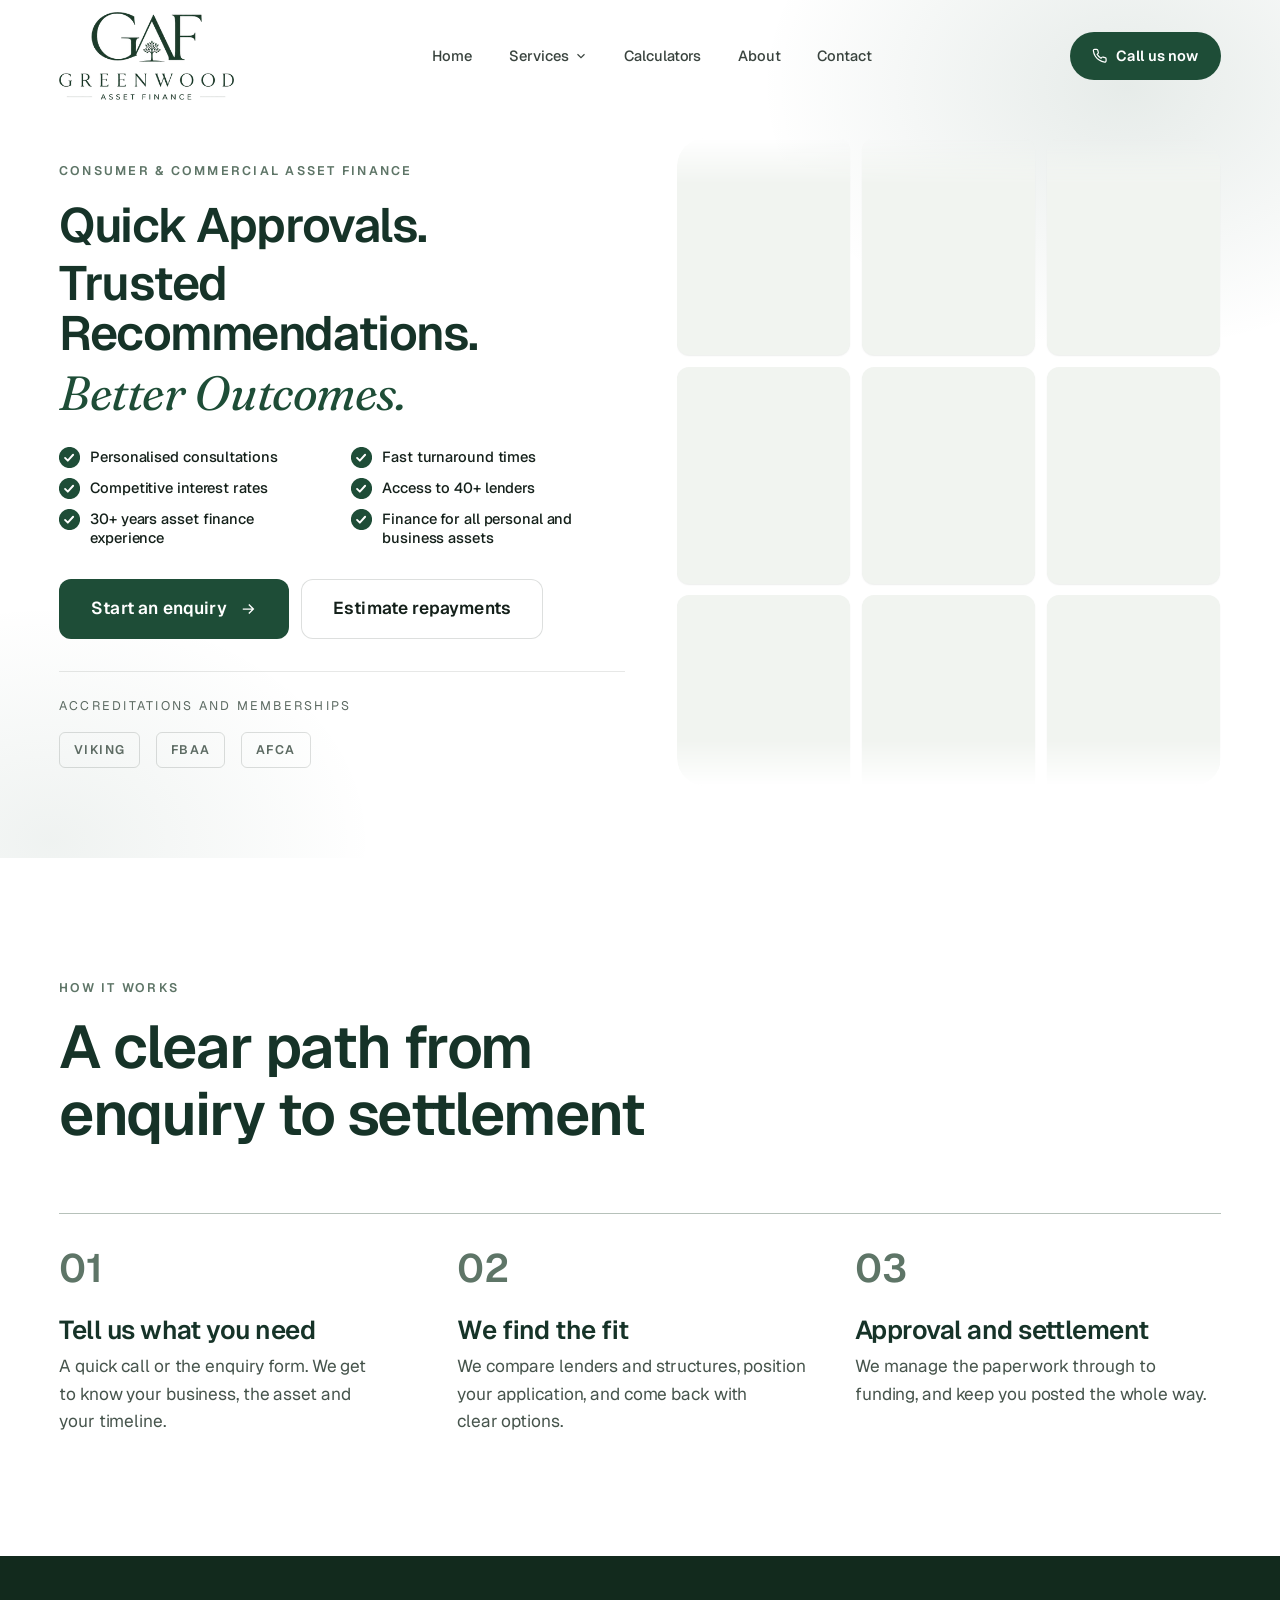
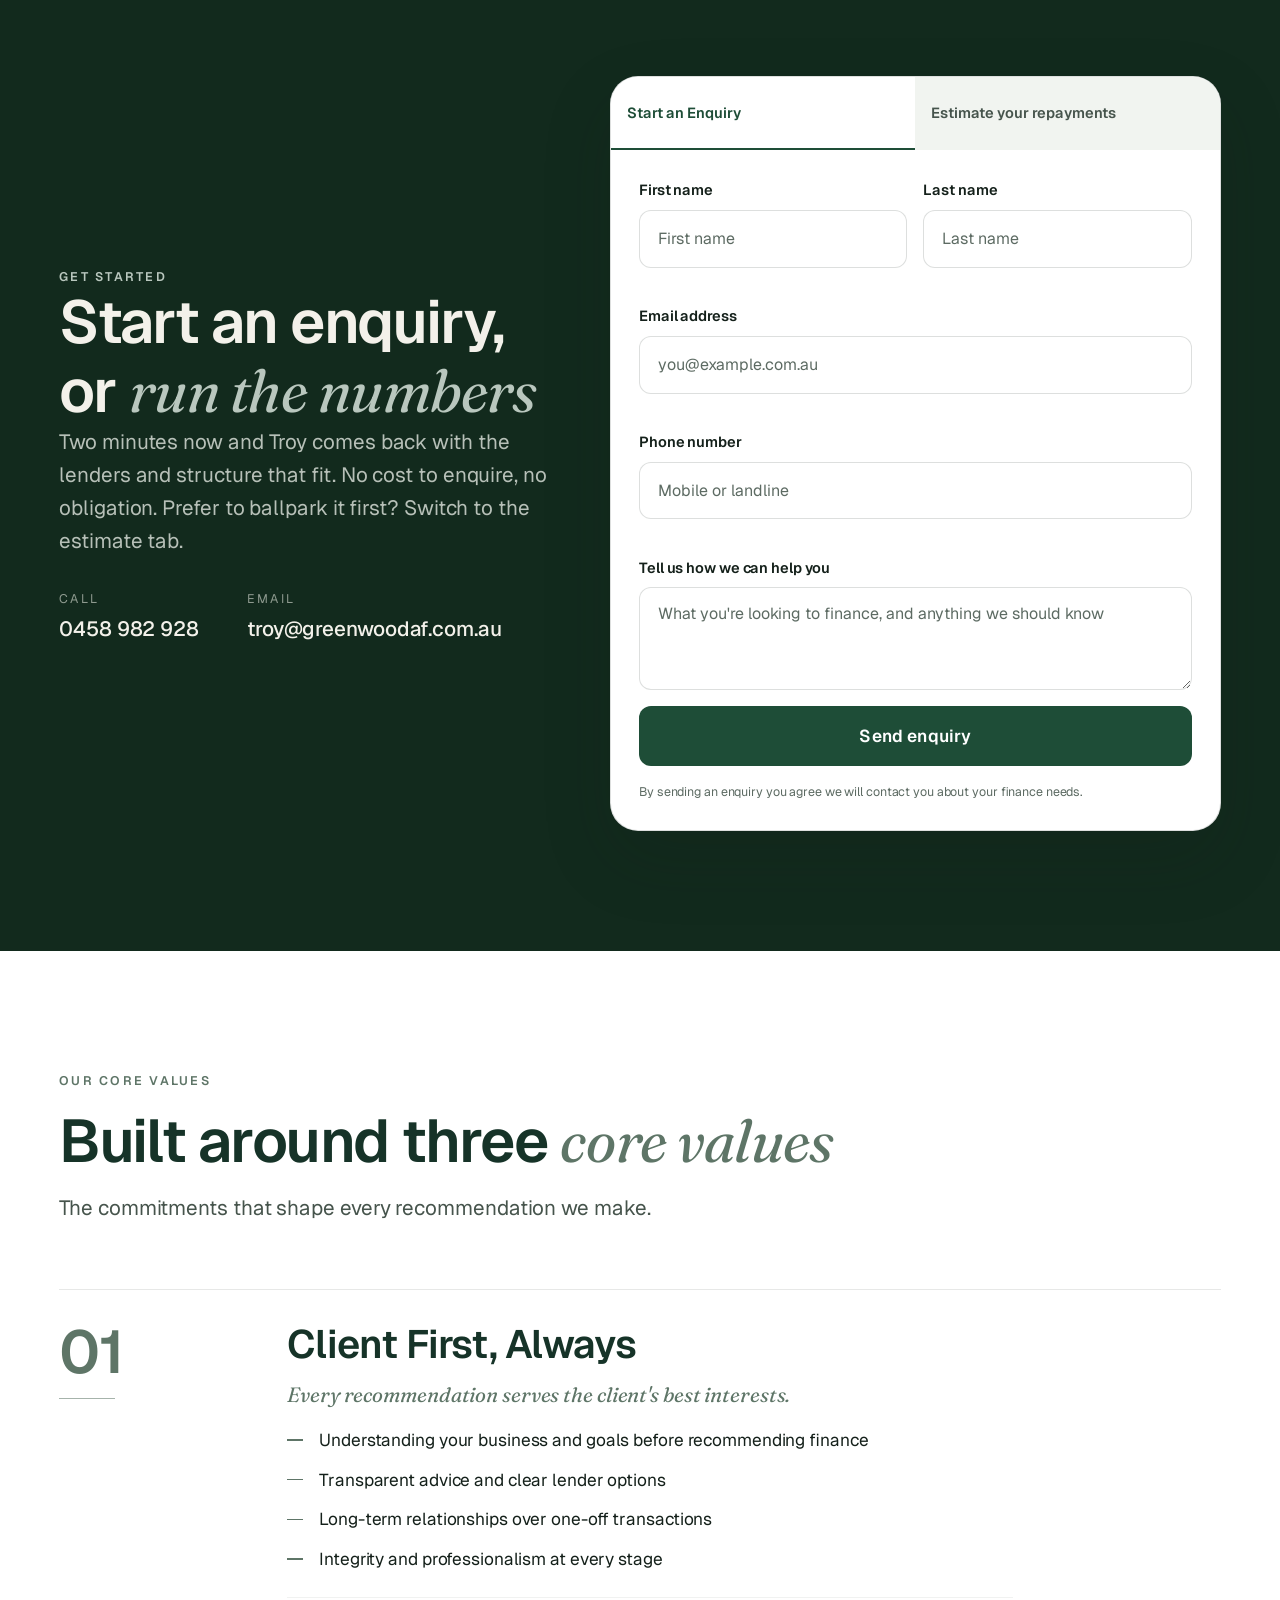
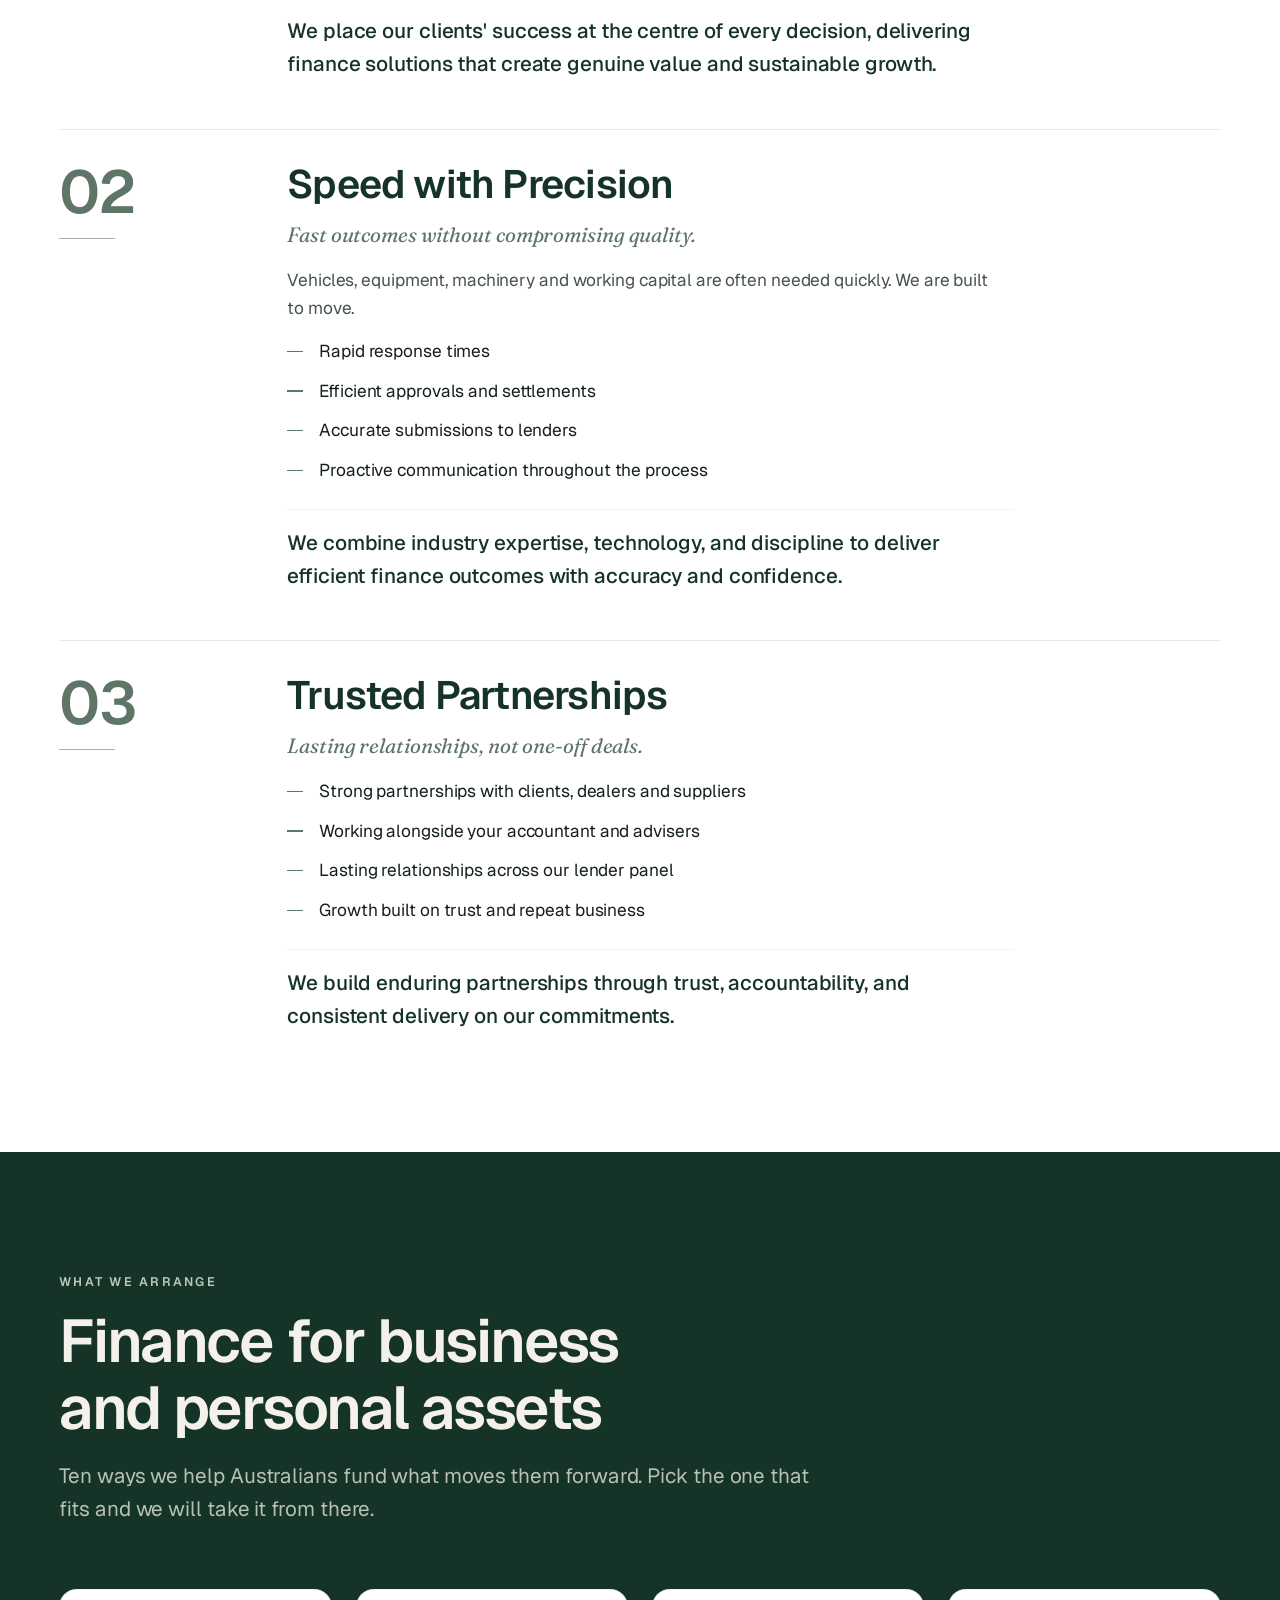
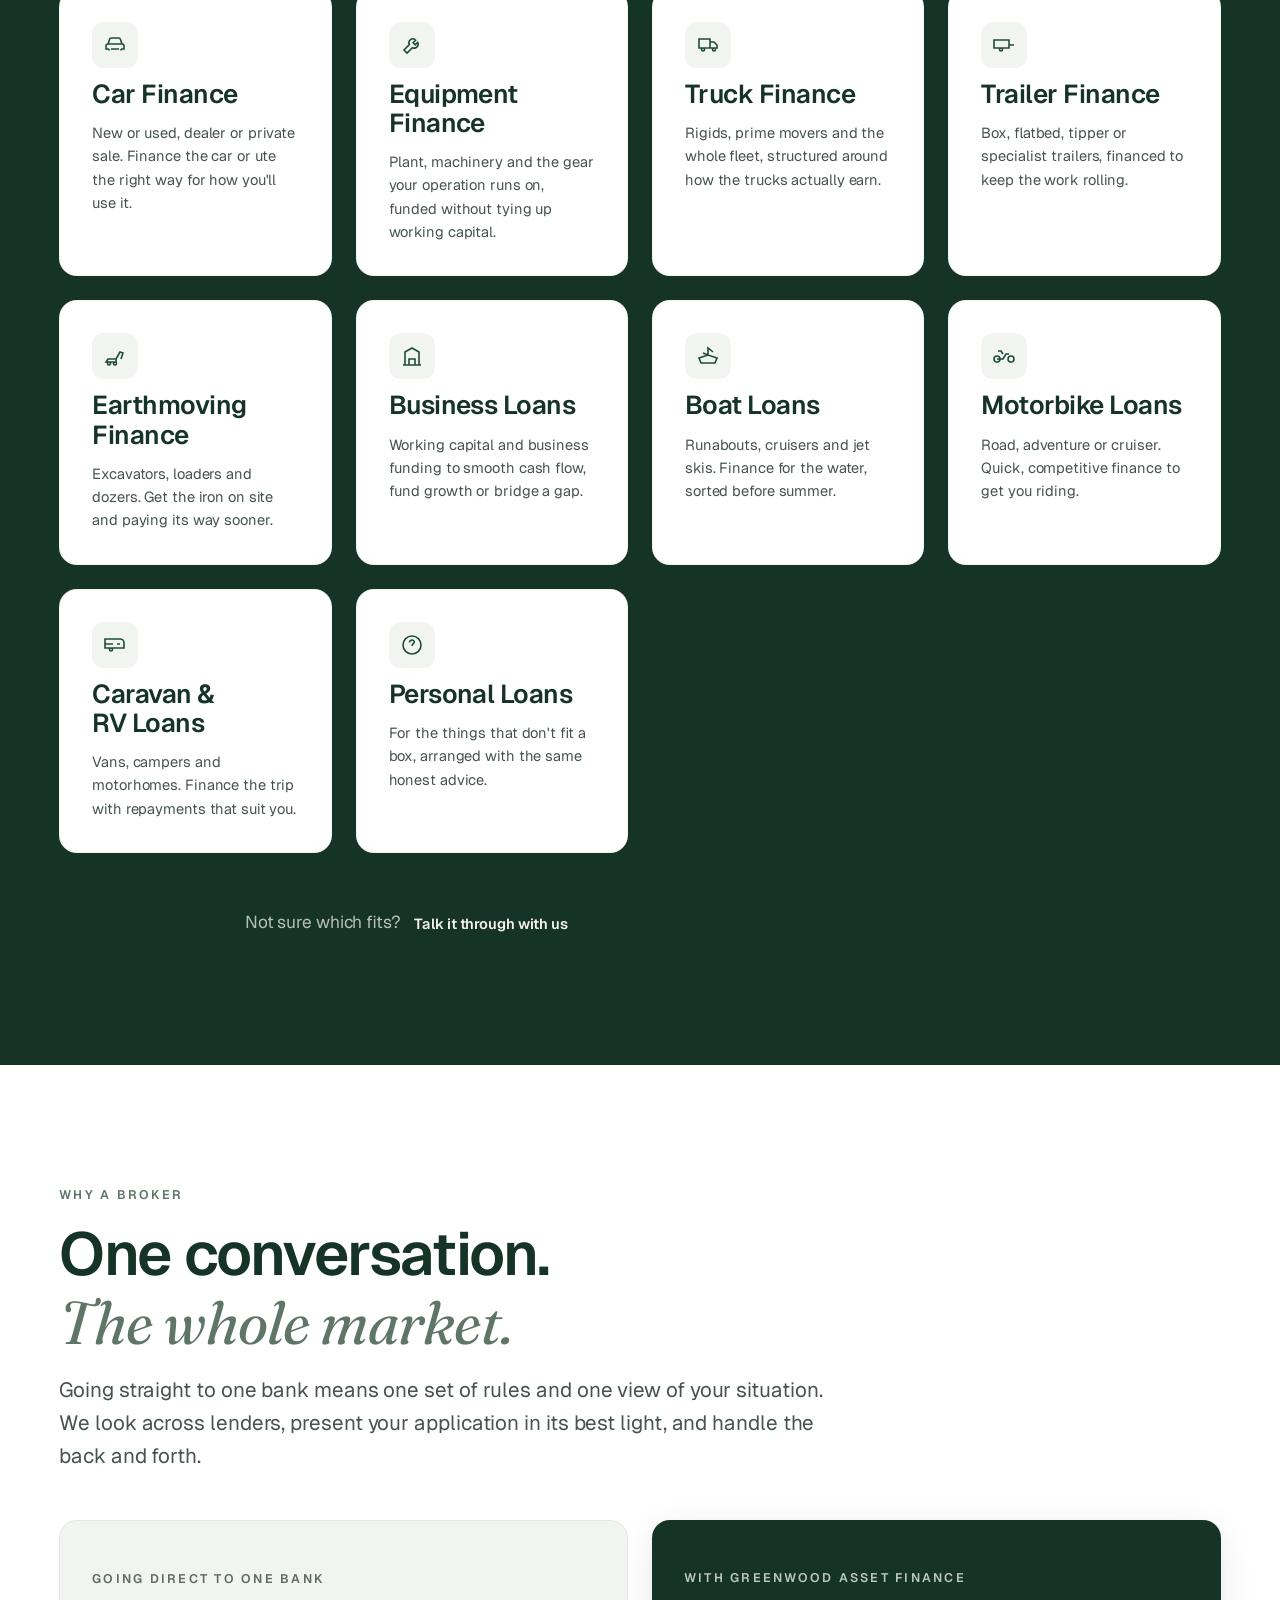
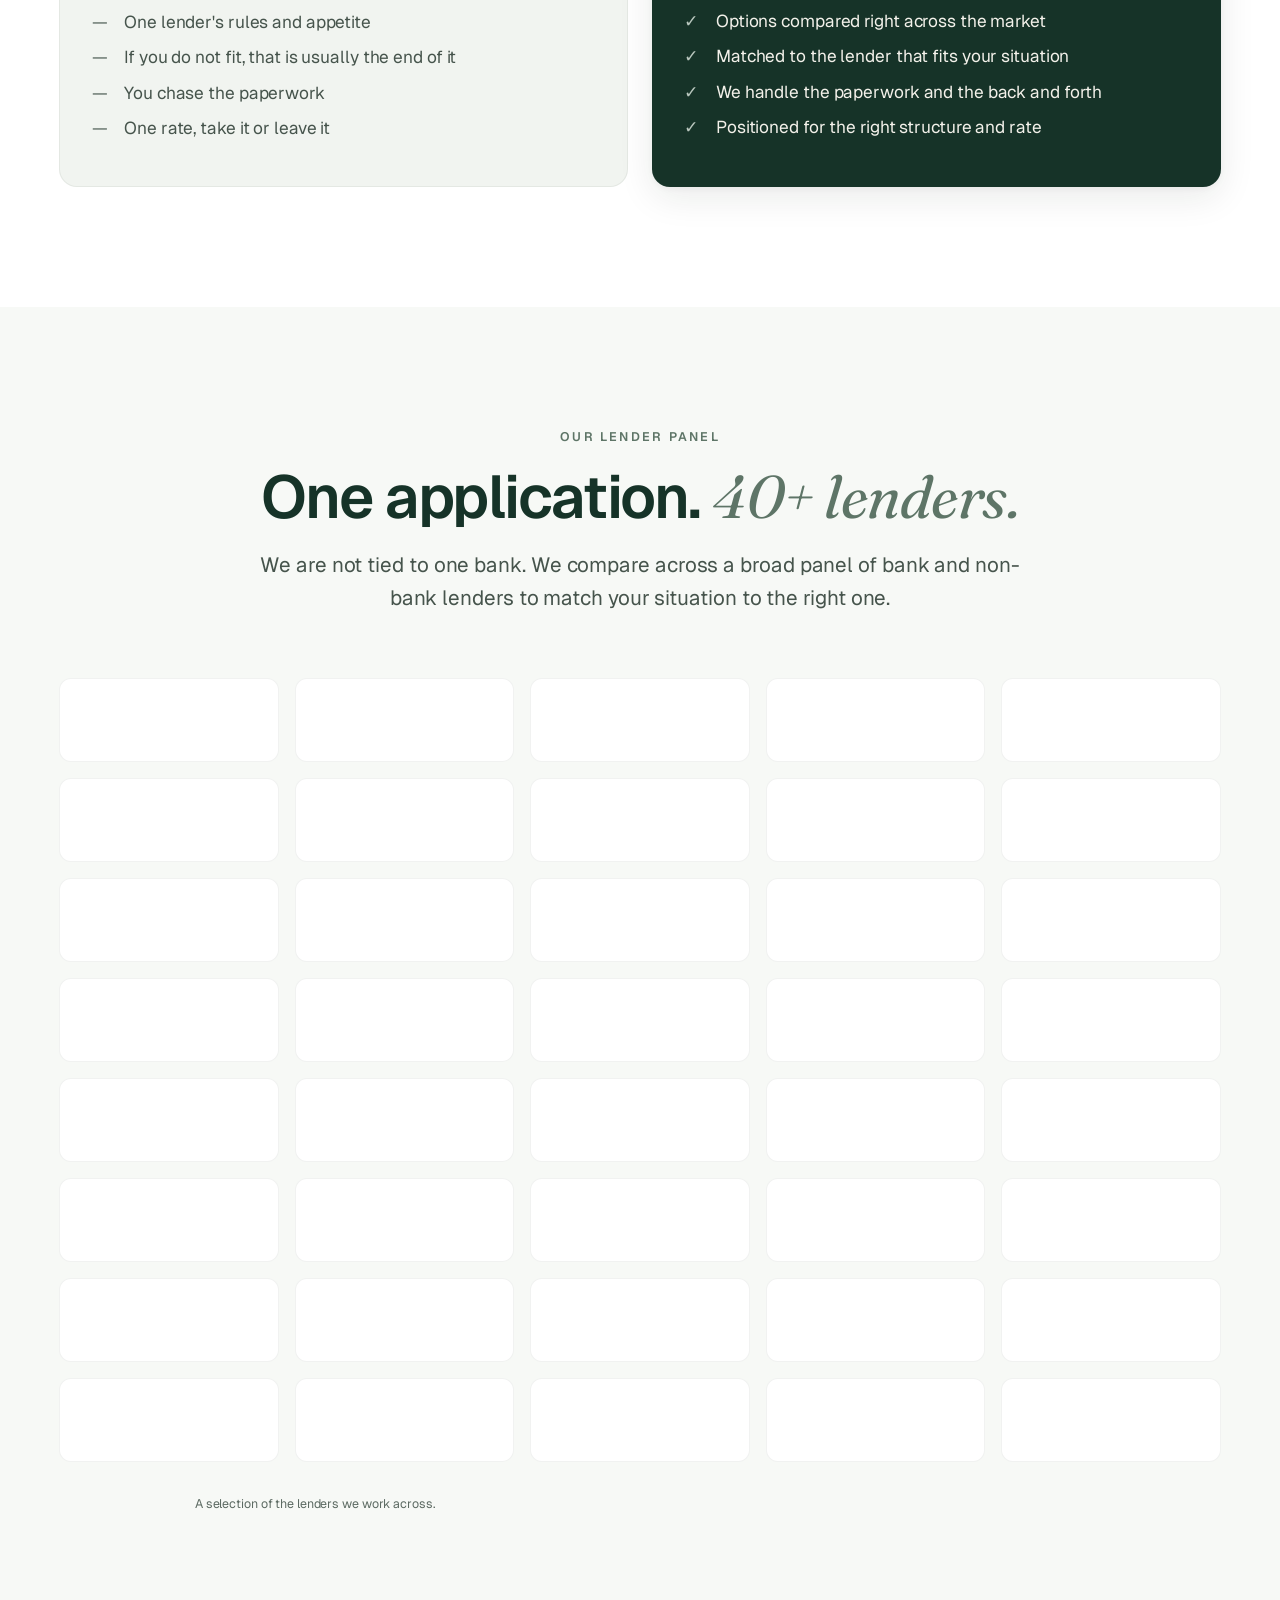
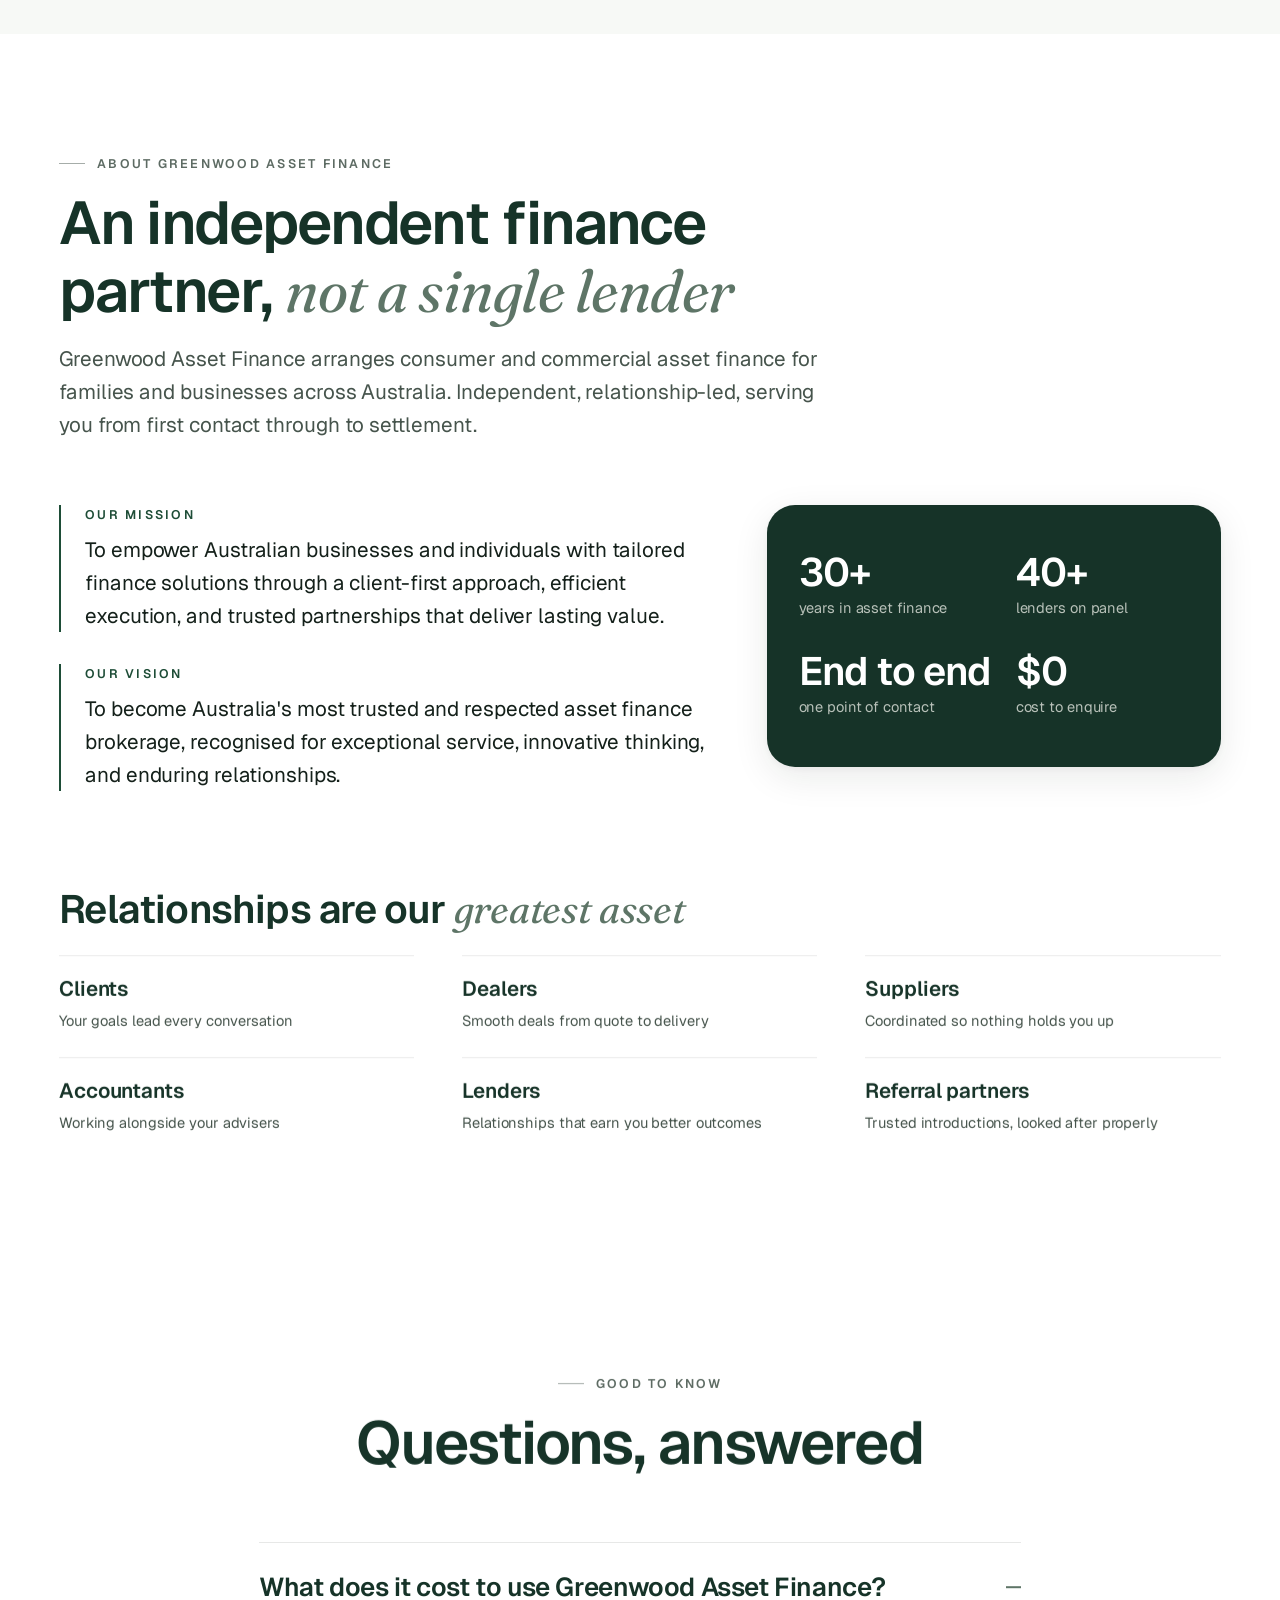
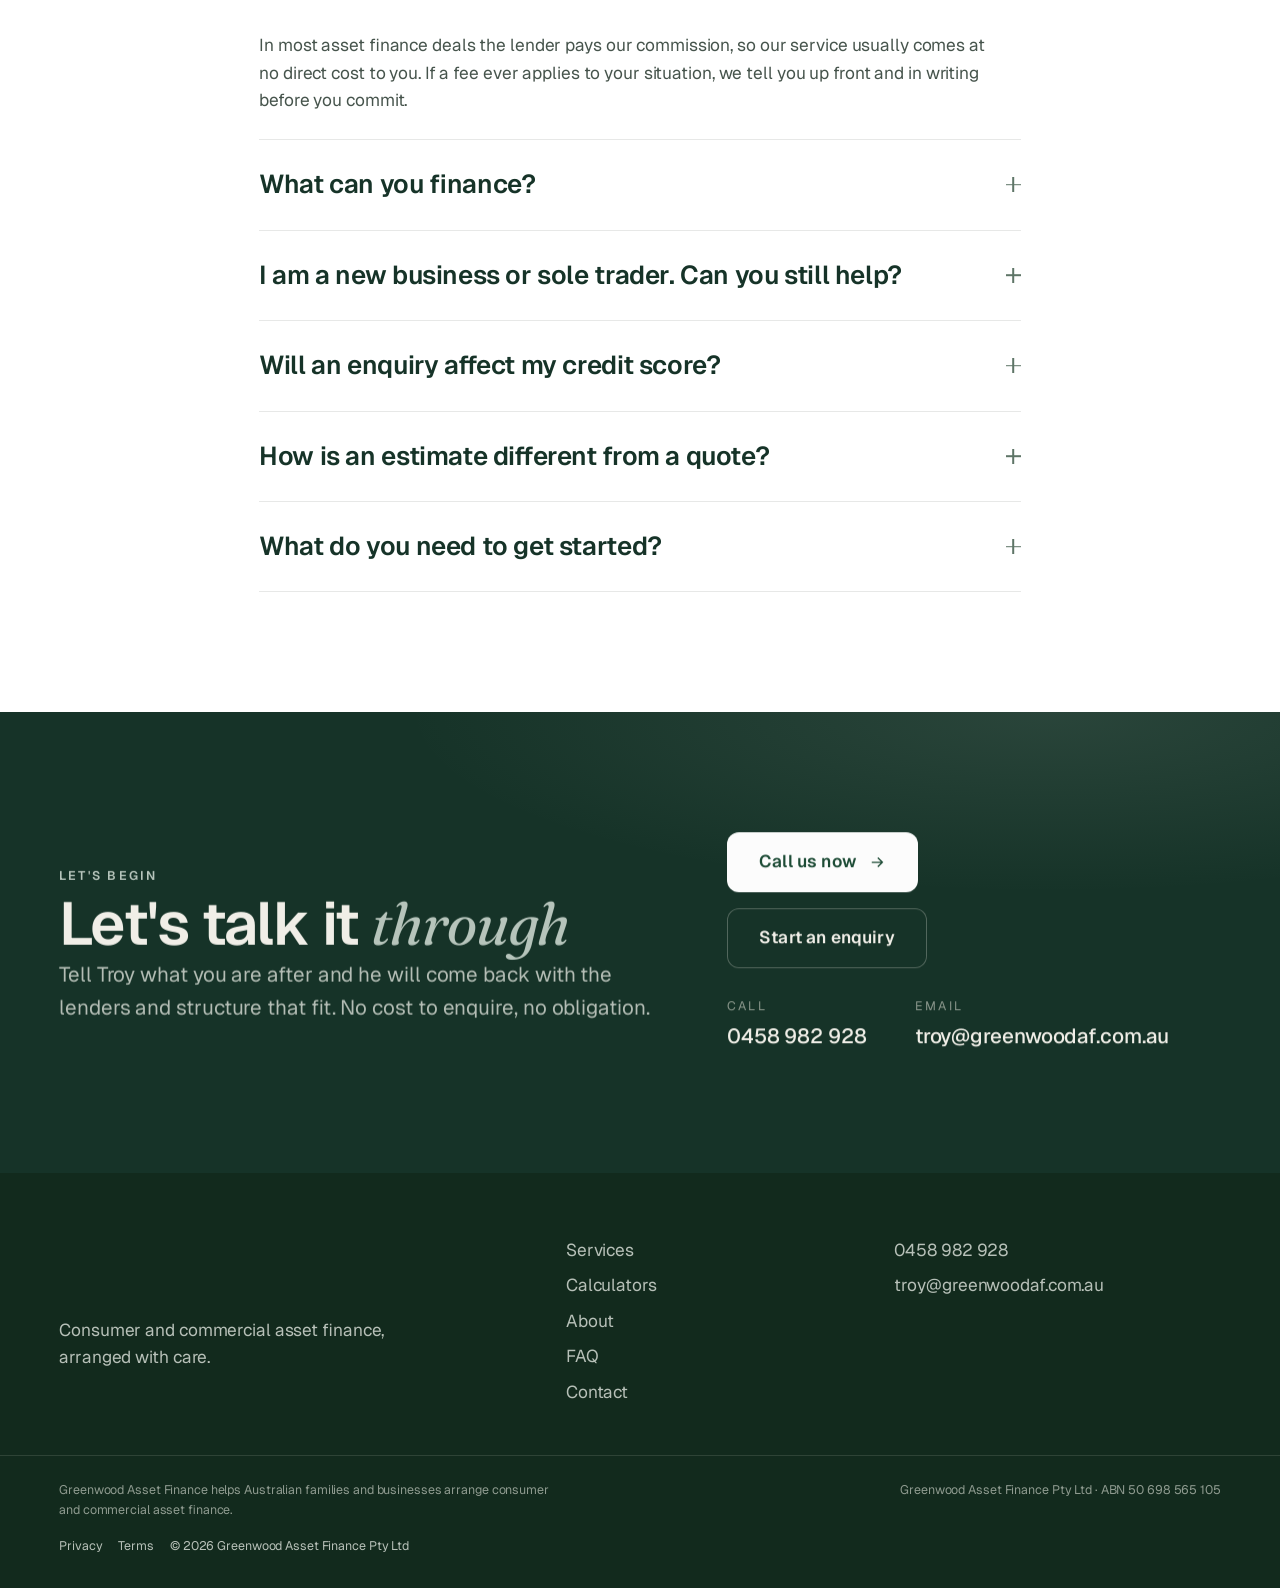
==== commit 0315829a: "Greenwood v2: Troy's adjustments, full brand name, larger logo Client (Troy) feedback on the v2 buil" ====
--- a/index.html
+++ b/index.html
@@ -4,8 +4,8 @@
   <meta charset="UTF-8">
   <meta name="viewport" content="width=device-width, initial-scale=1, viewport-fit=cover">
 
-  <title>Greenwood Asset Finance | Asset &amp; Commercial Finance Brokers, Australia</title>
-  <meta name="description" content="Greenwood Asset Finance arranges asset and commercial finance for Australian businesses and families. Quick approvals, trusted recommendations, access to 40+ lenders. Talk to us.">
+  <title>Greenwood Asset Finance | Consumer &amp; Commercial Asset Finance Brokers, Australia</title>
+  <meta name="description" content="Greenwood Asset Finance arranges consumer and commercial asset finance for Australian families and businesses. Quick approvals, trusted recommendations, access to 40+ lenders. Talk to us.">
   <meta name="robots" content="index, follow">
   <meta name="theme-color" content="#FFFFFF">
   <link rel="canonical" href="https://greenwoodaf.com.au/">
@@ -13,8 +13,8 @@
   <!-- Open Graph -->
   <meta property="og:type" content="website">
   <meta property="og:site_name" content="Greenwood Asset Finance">
-  <meta property="og:title" content="Greenwood Asset Finance | Asset &amp; Commercial Finance, Australia">
-  <meta property="og:description" content="Quick approvals, trusted recommendations, better outcomes. Independent asset and commercial finance with access to 40+ lenders.">
+  <meta property="og:title" content="Greenwood Asset Finance | Consumer &amp; Commercial Asset Finance, Australia">
+  <meta property="og:description" content="Quick approvals, trusted recommendations, better outcomes. Independent consumer and commercial asset finance with access to 40+ lenders.">
   <meta property="og:url" content="https://greenwoodaf.com.au/">
   <meta property="og:image" content="https://greenwoodaf.com.au/assets/og-image.jpg">
   <meta property="og:image:width" content="1200">
@@ -26,7 +26,7 @@
   <!-- Twitter -->
   <meta name="twitter:card" content="summary_large_image">
   <meta name="twitter:title" content="Greenwood Asset Finance">
-  <meta name="twitter:description" content="Quick approvals, trusted recommendations, better outcomes. Asset and commercial finance for Australian businesses and families.">
+  <meta name="twitter:description" content="Quick approvals, trusted recommendations, better outcomes. Consumer and commercial asset finance for Australian families and businesses.">
   <meta name="twitter:image" content="https://greenwoodaf.com.au/assets/og-image.jpg">
 
   <!-- Favicons -->
@@ -59,7 +59,7 @@
     "@type": "FinancialService",
     "name": "Greenwood Asset Finance",
     "legalName": "Greenwood Asset Finance Pty Ltd",
-    "description": "Independent asset and commercial finance brokers arranging finance for Australian businesses and families, from vehicles and fleets to plant, machinery and equipment, with access to more than 40 lenders.",
+    "description": "Independent consumer and commercial asset finance brokers arranging finance for Australian families and businesses, from vehicles and fleets to plant, machinery and equipment, with access to more than 40 lenders.",
     "url": "https://greenwoodaf.com.au/",
     "email": "troy@greenwoodaf.com.au",
     "telephone": "+61458982928",
@@ -83,7 +83,7 @@
   <header class="nav" data-nav>
     <div class="nav__inner">
       <a class="nav__brand" href="#top" aria-label="Greenwood Asset Finance home">
-        <img class="nav__logo" src="assets/logo/logo-dark-sm.png" alt="Greenwood Asset Finance" width="190" height="72">
+        <img class="nav__logo" src="assets/logo/logo-dark-sm.png" alt="Greenwood Asset Finance" width="175" height="88">
       </a>
       <nav class="nav__links" id="nav-links" aria-label="Primary">
         <a class="nav__link" href="#top">Home</a>
@@ -125,7 +125,7 @@
     <section class="hero" id="top">
       <div class="container hero__grid">
         <div class="hero__left">
-          <p class="eyebrow eyebrow--accent hero__eyebrow" data-reveal="fade-up">Asset &amp; commercial finance · Australia</p>
+          <p class="eyebrow eyebrow--accent hero__eyebrow" data-reveal="fade-up">Consumer &amp; commercial asset finance</p>
           <h1 class="hero__title">
             <span class="hero__line"><span class="hero__line-in">Quick Approvals.</span></span>
             <span class="hero__line"><span class="hero__line-in">Trusted Recommendations.</span></span>
@@ -135,8 +135,8 @@
             <li>Personalised consultations</li>
             <li>Fast turnaround times</li>
             <li>Competitive interest rates</li>
+            <li>Access to 40+ lenders</li>
             <li>30+ years asset finance experience</li>
-            <li>Access to 40+ lenders</li>
             <li>Finance for all personal and business assets</li>
           </ul>
           <div class="hero__cta" data-reveal="fade-up">
@@ -145,7 +145,7 @@
             <a class="btn btn--ghost btn--lg" href="#enquire" data-tab-target="estimate">Estimate repayments</a>
           </div>
           <div class="hero__accred" data-reveal="fade-up">
-            <span class="hero__accred-label">Accredited &amp; member of</span>
+            <span class="hero__accred-label">Accreditations and memberships</span>
             <ul class="accred-row" data-accred>
               <li class="accred" title="Viking Asset Aggregation">Viking</li>
               <li class="accred" title="Finance Brokers Association of Australia">FBAA</li>
@@ -277,7 +277,7 @@
               </div>
               <input class="hp" type="text" name="website" tabindex="-1" autocomplete="off" aria-hidden="true">
               <button class="btn btn--primary btn--block btn--lg" type="submit" data-submit>Send enquiry</button>
-              <p class="enquiry__note">By sending an enquiry you agree we may contact you about your finance needs.</p>
+              <p class="enquiry__note">By sending an enquiry you agree we will contact you about your finance needs.</p>
               <div class="enquiry__status" data-form-status role="status" aria-live="polite" hidden></div>
             </form>
           </div>
@@ -334,7 +334,7 @@
                 </p>
               </div>
               <div class="quote__actions">
-                <a class="btn btn--primary btn--block js-call" data-label-call="Get a real quote" data-label-nophone="Get a real quote" href="#enquire"><span class="js-call-text">Get a real quote</span></a>
+                <a class="btn btn--primary btn--block js-call" data-label-call="Qualify your quotation" data-label-nophone="Qualify your quotation" href="#enquire"><span class="js-call-text">Qualify your quotation</span></a>
                 <button class="tlink quote__send" type="button" data-estimator-send>Qualify your quotation with these numbers
                   <svg viewBox="0 0 24 24" fill="none" stroke="currentColor" stroke-width="1.8" aria-hidden="true"><path d="M5 12h14M13 6l6 6-6 6"/></svg></button>
               </div>
@@ -517,7 +517,7 @@
             </ul>
           </div>
           <div class="compare__col compare__col--accent">
-            <p class="compare__label">With Greenwood</p>
+            <p class="compare__label">With Greenwood Asset Finance</p>
             <ul class="compare__list compare__list--plus">
               <li>Options compared right across the market</li>
               <li>Matched to the lender that fits your situation</li>
@@ -545,20 +545,20 @@
     <section class="section about" id="about">
       <div class="container">
         <div class="section__head">
-          <p class="eyebrow eyebrow--line" data-reveal="fade-up">About Greenwood</p>
+          <p class="eyebrow eyebrow--line" data-reveal="fade-up">About Greenwood Asset Finance</p>
           <h2 class="section__title" data-reveal="fade-up">An independent finance partner, <em class="accent-word">not a single lender</em></h2>
-          <p class="lead section__intro" data-reveal="fade-up">Greenwood arranges asset and commercial finance for businesses and families across Australia. Independent, relationship-led, and with you from the first call through to settlement.</p>
+          <p class="lead section__intro" data-reveal="fade-up">Greenwood Asset Finance arranges consumer and commercial asset finance for families and businesses across Australia. Independent, relationship-led, serving you from first contact through to settlement.</p>
         </div>
 
         <div class="about__grid">
           <div class="about__mv">
             <article class="about__statement" data-reveal="fade-up">
               <p class="about__kicker">Our mission</p>
-              <p class="about__text">To help Australians access the right finance, faster. We match every client to the lender and structure that genuinely fits, and handle the detail end to end so you can stay focused on what you do best.</p>
+              <p class="about__text">To empower Australian businesses and individuals with tailored finance solutions through a client-first approach, efficient execution, and trusted partnerships that deliver lasting value.</p>
             </article>
             <article class="about__statement" data-reveal="fade-up">
               <p class="about__kicker">Our vision</p>
-              <p class="about__text">To be the asset finance partner Australians return to and refer. Known for honest advice, quick approvals, and relationships that last well beyond a single deal.</p>
+              <p class="about__text">To become Australia's most trusted and respected asset finance brokerage, recognised for exceptional service, innovative thinking, and enduring relationships.</p>
             </article>
           </div>
           <aside class="about__stats" data-reveal="fade-up">
@@ -592,7 +592,7 @@
         </div>
         <div class="faq__list" data-faq>
           <details class="faq__item" open>
-            <summary class="faq__q">What does it cost to use Greenwood?<span class="faq__chev" aria-hidden="true"></span></summary>
+            <summary class="faq__q">What does it cost to use Greenwood Asset Finance?<span class="faq__chev" aria-hidden="true"></span></summary>
             <div class="faq__a"><p>In most asset finance deals the lender pays our commission, so our service usually comes at no direct cost to you. If a fee ever applies to your situation, we tell you up front and in writing before you commit.</p></div>
           </details>
           <details class="faq__item">
@@ -654,7 +654,7 @@
     <div class="container footer__inner">
       <div class="footer__brand">
         <img class="footer__logo" src="assets/logo/logo-light-sm.png" alt="Greenwood Asset Finance" width="170" height="72" loading="lazy">
-        <p class="footer__tagline">Asset and commercial finance, arranged with care.</p>
+        <p class="footer__tagline">Consumer and commercial asset finance, arranged with care.</p>
       </div>
       <nav class="footer__nav" aria-label="Footer">
         <a href="#services">Services</a>
@@ -669,7 +669,7 @@
       </div>
     </div>
     <div class="container footer__base">
-      <p class="footer__note">Greenwood Asset Finance helps Australian businesses and families arrange asset and commercial finance.</p>
+      <p class="footer__note">Greenwood Asset Finance helps Australian families and businesses arrange consumer and commercial asset finance.</p>
       <p class="footer__legal" data-legal hidden></p>
       <div class="footer__meta">
         <a href="privacy.html">Privacy</a>
